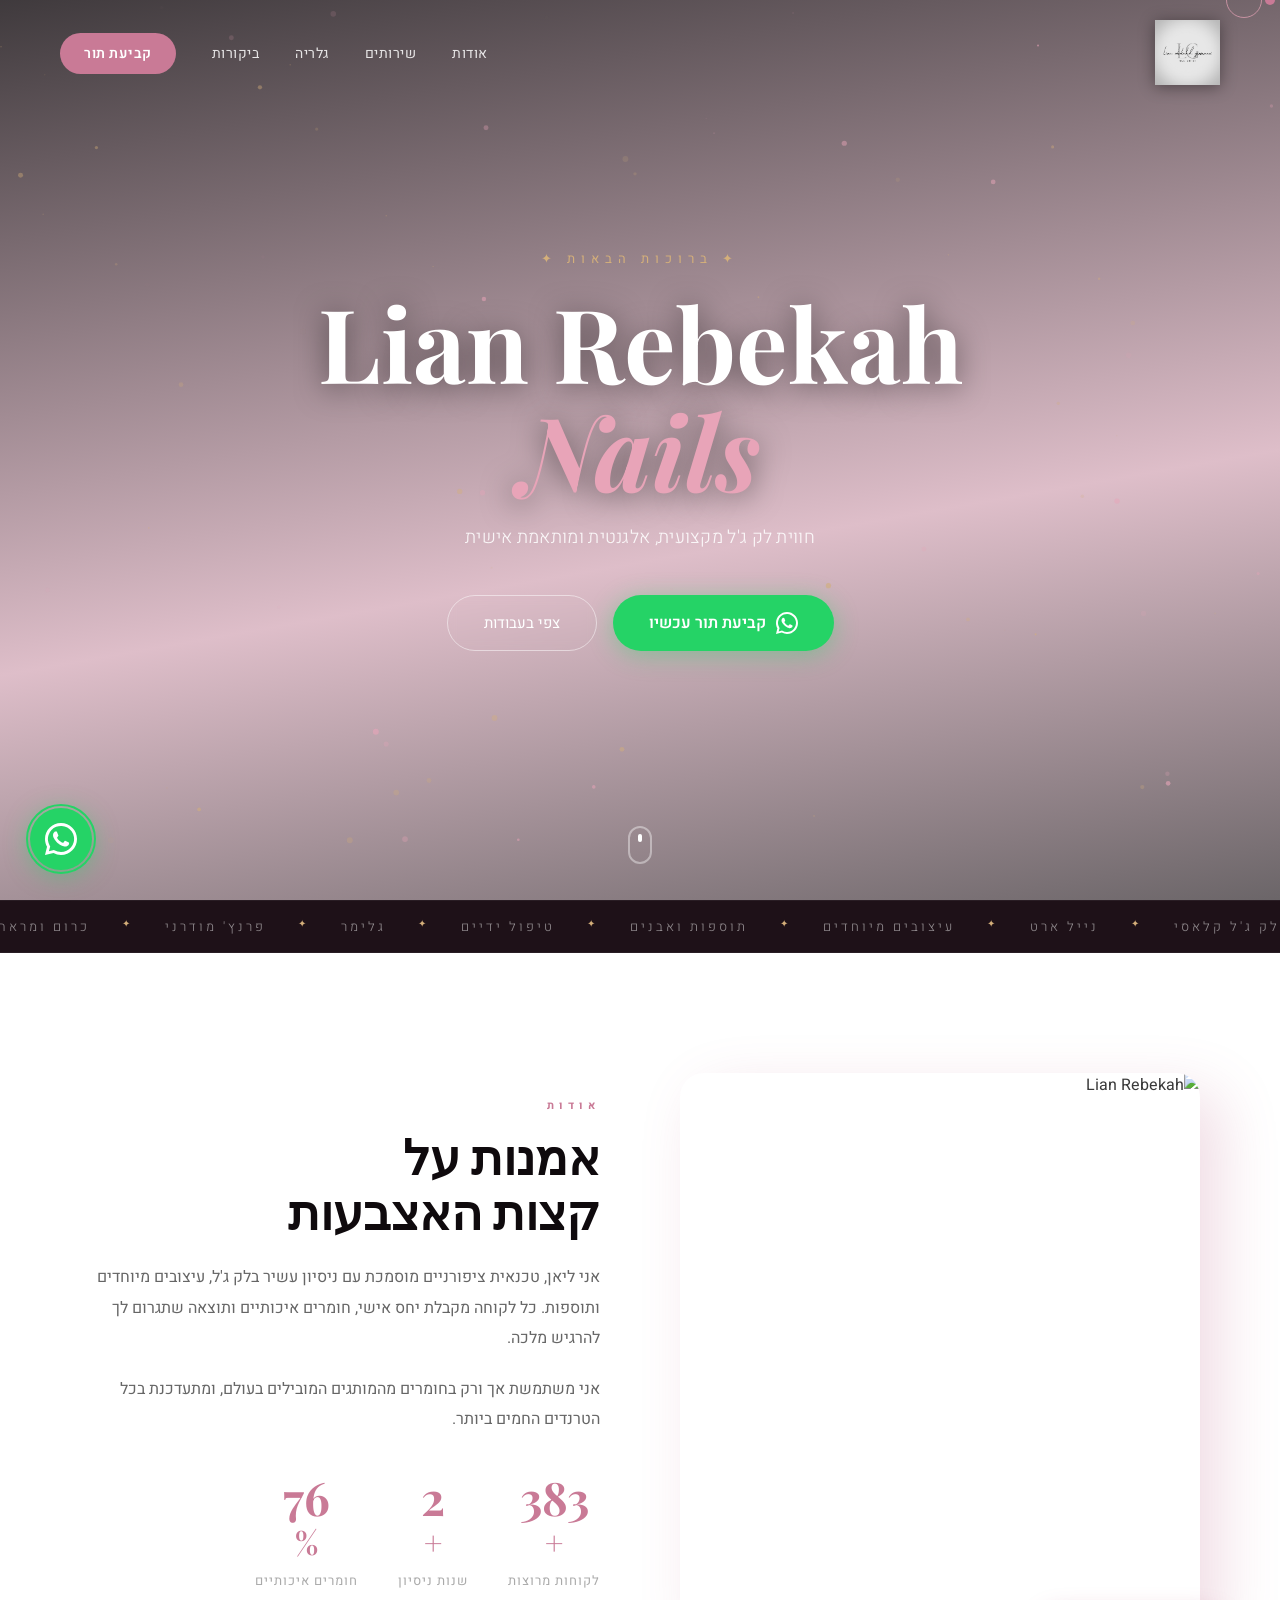
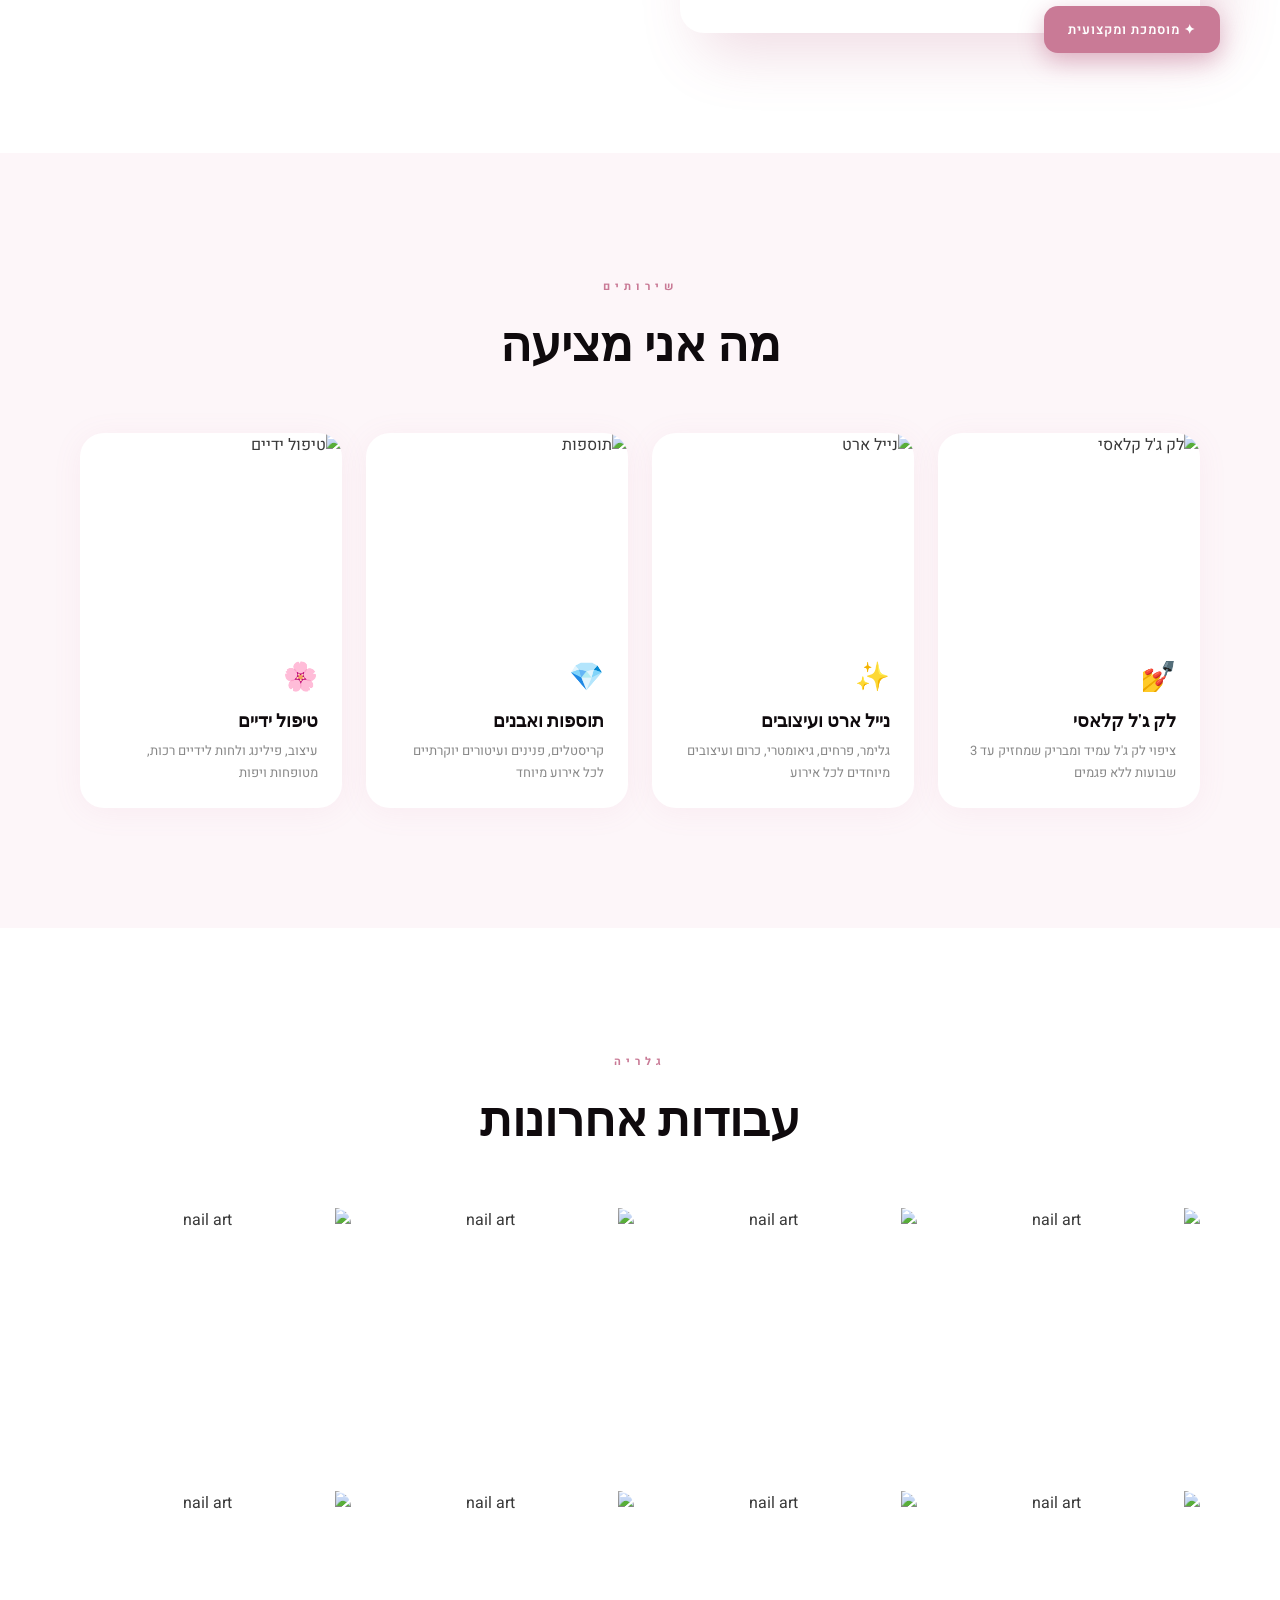
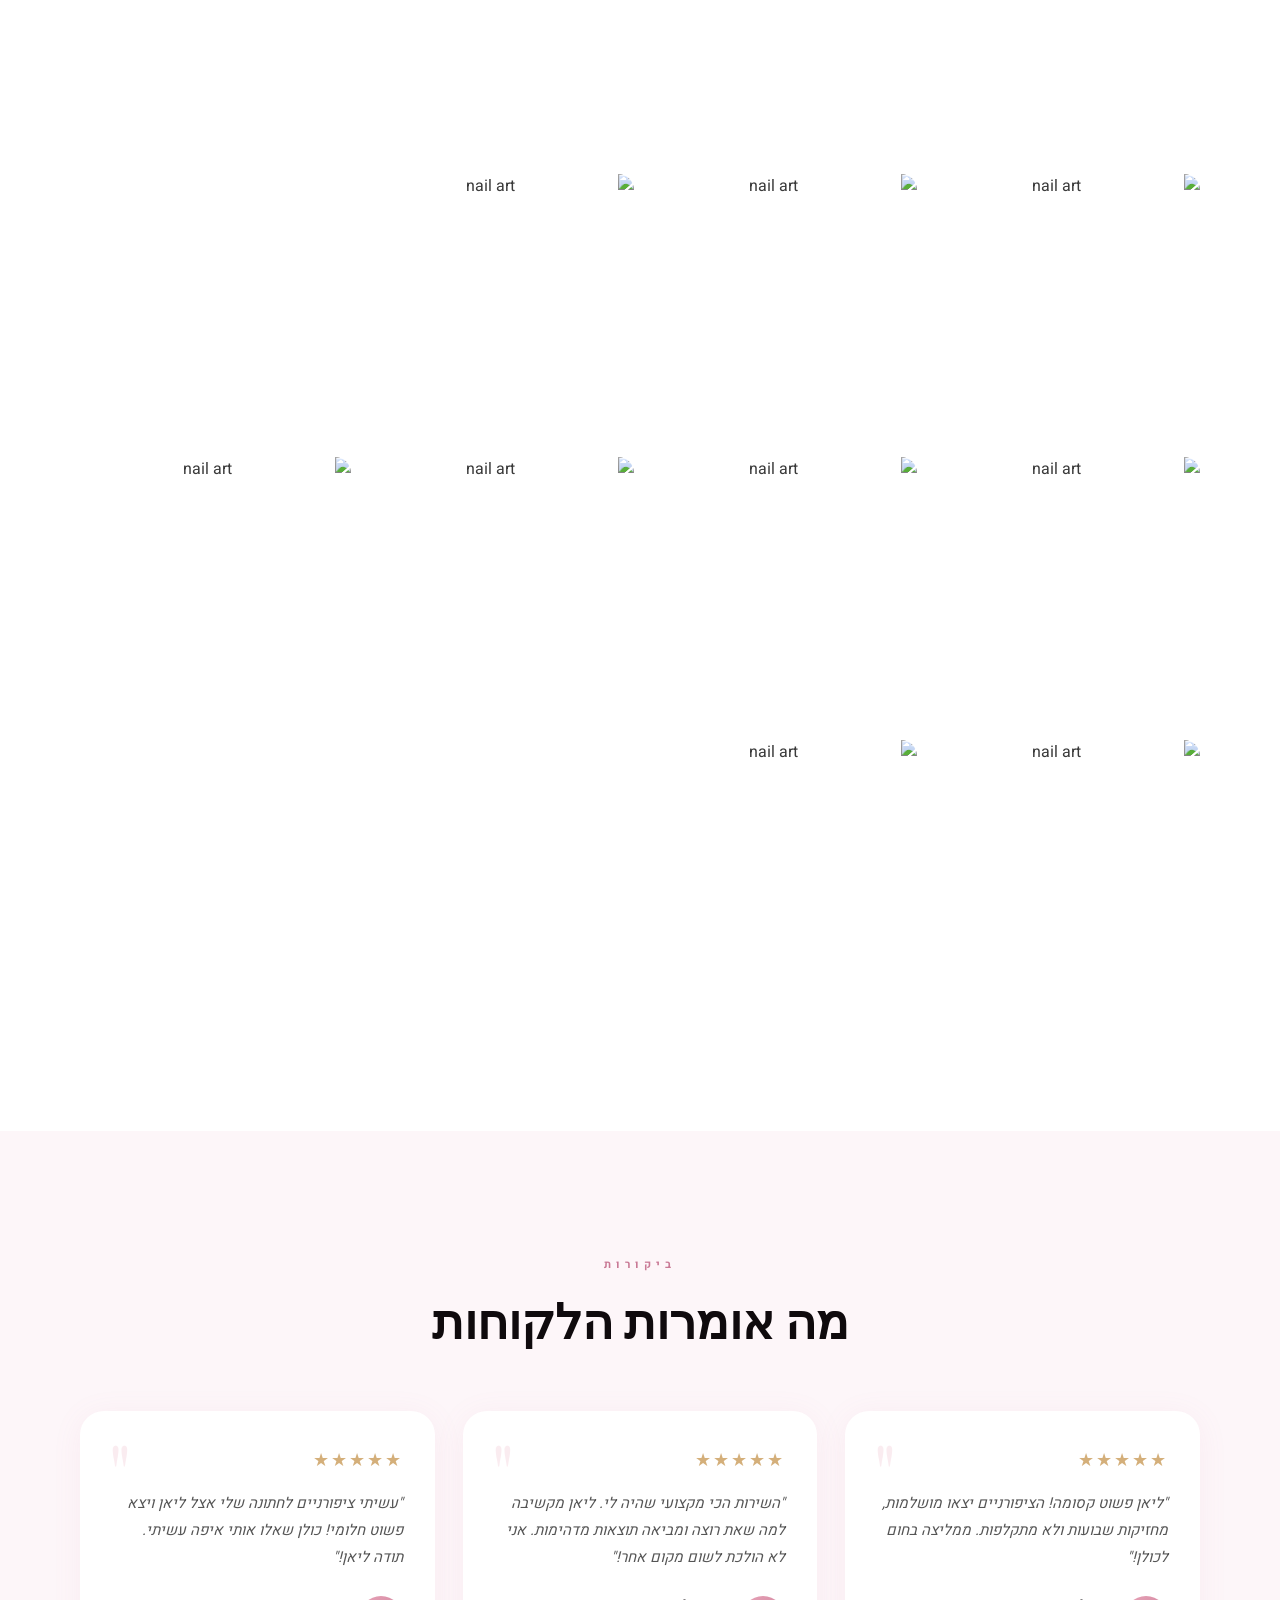
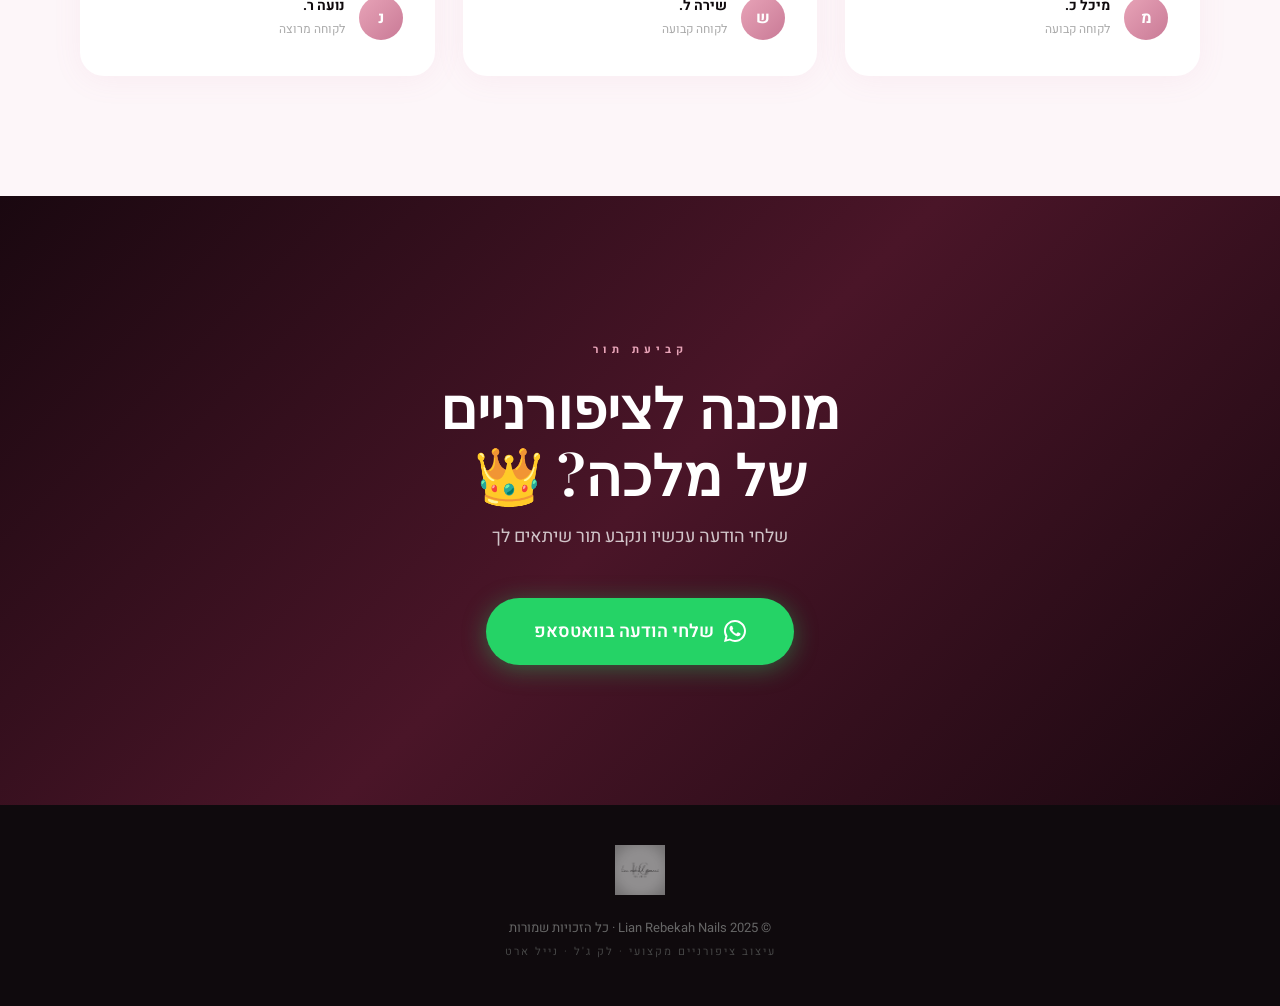
==== index.html @ 338b6623 "Add files via upload" ====
<!DOCTYPE html>
<html lang="he" dir="rtl">
<head>
  <meta charset="UTF-8"/>
  <meta name="viewport" content="width=device-width, initial-scale=1.0"/>
  <title>Lian Rebekah Nails | לק ג'ל מקצועי</title>
  <link rel="stylesheet" href="style.css"/>
  <link href="https://fonts.googleapis.com/css2?family=Playfair+Display:ital,wght@0,400;0,700;1,400&family=Heebo:wght@300;400;600;700&display=swap" rel="stylesheet"/>
</head>
<body>

  <!-- CUSTOM CURSOR -->
  <div class="cursor"></div>
  <div class="cursor-follower"></div>

  <!-- NAVBAR -->
  <nav class="navbar" id="navbar">
    <img src="Screenshot 2026-03-27 122808.png" alt="Lian Rebekah Nails" class="logo"/>
    <ul>
      <li><a href="#about">אודות</a></li>
      <li><a href="#services">שירותים</a></li>
      <li><a href="#gallery">גלריה</a></li>
      <li><a href="#reviews">ביקורות</a></li>
      <li><a href="#contact" class="nav-cta">קביעת תור</a></li>
    </ul>
    <button class="hamburger" id="hamburger">&#9776;</button>
  </nav>

  <!-- MOBILE MENU -->
  <div class="mobile-menu" id="mobileMenu">
    <button class="close-menu" id="closeMenu">✕</button>
    <ul>
      <li><a href="#about" class="mob-link">אודות</a></li>
      <li><a href="#services" class="mob-link">שירותים</a></li>
      <li><a href="#gallery" class="mob-link">גלריה</a></li>
      <li><a href="#reviews" class="mob-link">ביקורות</a></li>
      <li><a href="#contact" class="mob-link">קביעת תור</a></li>
    </ul>
  </div>

  <!-- HERO -->
  <section class="hero" id="hero">
    <canvas id="particles"></canvas>
    <div class="hero-overlay"></div>
    <div class="hero-content">
      <p class="hero-tag">✦ ברוכות הבאות ✦</p>
      <h1 class="hero-title">Lian Rebekah<br/><em>Nails</em></h1>
      <p class="hero-desc">חווית לק ג'ל מקצועית, אלגנטית ומותאמת אישית</p>
      <div class="hero-btns">
        <a href="https://wa.me/972523937950?text=%D7%94%D7%99%D7%99%20%D7%9C%D7%99%D7%90%D7%9F!%20%D7%90%D7%A9%D7%9E%D7%97%20%D7%9C%D7%A7%D7%91%D7%95%D7%A2%20%D7%AA%D7%95%D7%A8%20%F0%9F%92%85" target="_blank" class="btn-wa">
          <svg viewBox="0 0 24 24" fill="currentColor"><path d="M17.472 14.382c-.297-.149-1.758-.867-2.03-.967-.273-.099-.471-.148-.67.15-.197.297-.767.966-.94 1.164-.173.199-.347.223-.644.075-.297-.15-1.255-.463-2.39-1.475-.883-.788-1.48-1.761-1.653-2.059-.173-.297-.018-.458.13-.606.134-.133.298-.347.446-.52.149-.174.198-.298.298-.497.099-.198.05-.371-.025-.52-.075-.149-.669-1.612-.916-2.207-.242-.579-.487-.5-.669-.51-.173-.008-.371-.01-.57-.01-.198 0-.52.074-.792.372-.272.297-1.04 1.016-1.04 2.479 0 1.462 1.065 2.875 1.213 3.074.149.198 2.096 3.2 5.077 4.487.709.306 1.262.489 1.694.625.712.227 1.36.195 1.871.118.571-.085 1.758-.719 2.006-1.413.248-.694.248-1.289.173-1.413-.074-.124-.272-.198-.57-.347z"/><path d="M12 0C5.373 0 0 5.373 0 12c0 2.123.554 4.118 1.528 5.855L0 24l6.335-1.508A11.945 11.945 0 0012 24c6.627 0 12-5.373 12-12S18.627 0 12 0zm0 21.818a9.818 9.818 0 01-5.006-1.371l-.36-.214-3.727.977.994-3.634-.235-.374A9.818 9.818 0 1112 21.818z"/></svg>
          קביעת תור עכשיו
        </a>
        <a href="#gallery" class="btn-outline">צפי בעבודות</a>
      </div>
    </div>
    <div class="hero-scroll">
      <span></span>
    </div>
    <!-- Hero image slideshow -->
    <div class="hero-slides">
      <div class="hero-slide active" style="background-image:url('Pictures/lian_rebekahnails/lian_rebekahnails_1770156111_3824668762218231546_63509868957.jpg')"></div>
      <div class="hero-slide" style="background-image:url('Pictures/lian_rebekahnails/lian_rebekahnails_1769153861_3816261650098218404_63509868957.jpg')"></div>
      <div class="hero-slide" style="background-image:url('Pictures/lian_rebekahnails/lian_rebekahnails_1768157840_3807906414572865194_63509868957.jpg')"></div>
      <div class="hero-slide" style="background-image:url('Pictures/lian_rebekahnails/liangiovanni__1771098347_3832573181902758155_43949141773.jpg')"></div>
    </div>
  </section>

  <!-- MARQUEE -->
  <div class="marquee-wrap">
    <div class="marquee-track">
      <span>לק ג'ל קלאסי</span><span>✦</span>
      <span>נייל ארט</span><span>✦</span>
      <span>עיצובים מיוחדים</span><span>✦</span>
      <span>תוספות ואבנים</span><span>✦</span>
      <span>טיפול ידיים</span><span>✦</span>
      <span>גלימר</span><span>✦</span>
      <span>פרנץ' מודרני</span><span>✦</span>
      <span>כרום ומראה</span><span>✦</span>
      <span>לק ג'ל קלאסי</span><span>✦</span>
      <span>נייל ארט</span><span>✦</span>
      <span>עיצובים מיוחדים</span><span>✦</span>
      <span>תוספות ואבנים</span><span>✦</span>
      <span>טיפול ידיים</span><span>✦</span>
      <span>גלימר</span><span>✦</span>
      <span>פרנץ' מודרני</span><span>✦</span>
      <span>כרום ומראה</span><span>✦</span>
    </div>
  </div>

  <!-- ABOUT -->
  <section class="about" id="about">
    <div class="container about-grid">
      <div class="about-img-wrap fade-in">
        <img src="Pictures/lian_rebekahnails/lian_rebekahnails_1769023273_3815166199051593265_63509868957.jpg" alt="Lian Rebekah"/>
        <div class="about-badge">✦ מוסמכת ומקצועית</div>
      </div>
      <div class="about-text fade-in">
        <span class="section-tag">אודות</span>
        <h2>אמנות על<br/>קצות האצבעות</h2>
        <p>אני ליאן, טכנאית ציפורניים מוסמכת עם ניסיון עשיר בלק ג'ל, עיצובים מיוחדים ותוספות. כל לקוחה מקבלת יחס אישי, חומרים איכותיים ותוצאה שתגרום לך להרגיש מלכה.</p>
        <p>אני משתמשת אך ורק בחומרים מהמותגים המובילים בעולם, ומתעדכנת בכל הטרנדים החמים ביותר.</p>
        <div class="stats">
          <div class="stat fade-in"><span class="counter" data-target="500">0</span><span>+</span><p>לקוחות מרוצות</p></div>
          <div class="stat fade-in"><span class="counter" data-target="3">0</span><span>+</span><p>שנות ניסיון</p></div>
          <div class="stat fade-in"><span class="counter" data-target="100">0</span><span>%</span><p>חומרים איכותיים</p></div>
        </div>
      </div>
    </div>
  </section>

  <!-- SERVICES -->
  <section class="services" id="services">
    <div class="container">
      <span class="section-tag">שירותים</span>
      <h2>מה אני מציעה</h2>
      <div class="services-grid">
        <div class="service-card fade-in">
          <div class="service-img"><img src="Pictures/lian_rebekahnails/lian_rebekahnails_1762260619_3758436939784274596_63509868957.jpg" alt="לק ג'ל קלאסי"/></div>
          <div class="service-body">
            <div class="service-icon">💅</div>
            <h3>לק ג'ל קלאסי</h3>
            <p>ציפוי לק ג'ל עמיד ומבריק שמחזיק עד 3 שבועות ללא פגמים</p>
          </div>
        </div>
        <div class="service-card fade-in">
          <div class="service-img"><img src="Pictures/lian_rebekahnails/lian_rebekahnails_1767033553_3798475214821030980_63509868957.jpg" alt="נייל ארט"/></div>
          <div class="service-body">
            <div class="service-icon">✨</div>
            <h3>נייל ארט ועיצובים</h3>
            <p>גלימר, פרחים, גיאומטרי, כרום ועיצובים מיוחדים לכל אירוע</p>
          </div>
        </div>
        <div class="service-card fade-in">
          <div class="service-img"><img src="Pictures/lian_rebekahnails/lian_rebekahnails_1768844199_3813664011901003386_63509868957.jpg" alt="תוספות"/></div>
          <div class="service-body">
            <div class="service-icon">💎</div>
            <h3>תוספות ואבנים</h3>
            <p>קריסטלים, פנינים ועיטורים יוקרתיים לכל אירוע מיוחד</p>
          </div>
        </div>
        <div class="service-card fade-in">
          <div class="service-img"><img src="Pictures/lian_rebekahnails/lian_rebekahnails_1765104720_3782294990098324166_63509868957.jpg" alt="טיפול ידיים"/></div>
          <div class="service-body">
            <div class="service-icon">🌸</div>
            <h3>טיפול ידיים</h3>
            <p>עיצוב, פילינג ולחות לידיים רכות, מטופחות ויפות</p>
          </div>
        </div>
      </div>
    </div>
  </section>

  <!-- GALLERY -->
  <section class="gallery" id="gallery">
    <div class="container">
      <span class="section-tag">גלריה</span>
      <h2>עבודות אחרונות</h2>
      <div class="gallery-grid">
        <div class="gallery-item fade-in" onclick="openLightbox(0)"><img src="Pictures/lian_rebekahnails/lian_rebekahnails_1756675467_3711585291971640545_63509868957.jpg" alt="nail art"/><div class="gallery-overlay"><span>צפי</span></div></div>
        <div class="gallery-item fade-in" onclick="openLightbox(1)"><img src="Pictures/lian_rebekahnails/lian_rebekahnails_1761249982_3749959106288190159_63509868957.jpg" alt="nail art"/><div class="gallery-overlay"><span>צפי</span></div></div>
        <div class="gallery-item fade-in" onclick="openLightbox(2)"><img src="Pictures/lian_rebekahnails/lian_rebekahnails_1761852504_3755013426746495935_63509868957.jpg" alt="nail art"/><div class="gallery-overlay"><span>צפי</span></div></div>
        <div class="gallery-item fade-in" onclick="openLightbox(3)"><img src="Pictures/lian_rebekahnails/lian_rebekahnails_1762260619_3758436939784274596_63509868957.jpg" alt="nail art"/><div class="gallery-overlay"><span>צפי</span></div></div>
        <div class="gallery-item fade-in" onclick="openLightbox(4)"><img src="Pictures/lian_rebekahnails/lian_rebekahnails_1762710562_3762211337473380088_63509868957.jpg" alt="nail art"/><div class="gallery-overlay"><span>צפי</span></div></div>
        <div class="gallery-item fade-in" onclick="openLightbox(5)"><img src="Pictures/lian_rebekahnails/lian_rebekahnails_1765104720_3782294990098324166_63509868957.jpg" alt="nail art"/><div class="gallery-overlay"><span>צפי</span></div></div>
        <div class="gallery-item fade-in" onclick="openLightbox(6)"><img src="Pictures/lian_rebekahnails/lian_rebekahnails_1766259286_3791980189065181661_63509868957.jpg" alt="nail art"/><div class="gallery-overlay"><span>צפי</span></div></div>
        <div class="gallery-item fade-in" onclick="openLightbox(7)"><img src="Pictures/lian_rebekahnails/lian_rebekahnails_1767033553_3798475214821030980_63509868957.jpg" alt="nail art"/><div class="gallery-overlay"><span>צפי</span></div></div>
        <div class="gallery-item fade-in" onclick="openLightbox(8)"><img src="Pictures/lian_rebekahnails/lian_rebekahnails_1767559165_3802884371632643582_63509868957.jpg" alt="nail art"/><div class="gallery-overlay"><span>צפי</span></div></div>
        <div class="gallery-item fade-in" onclick="openLightbox(9)"><img src="Pictures/lian_rebekahnails/lian_rebekahnails_1767902769_3805766730753250624_63509868957.jpg" alt="nail art"/><div class="gallery-overlay"><span>צפי</span></div></div>
        <div class="gallery-item fade-in" onclick="openLightbox(10)"><img src="Pictures/lian_rebekahnails/lian_rebekahnails_1768157840_3807906414572865194_63509868957.jpg" alt="nail art"/><div class="gallery-overlay"><span>צפי</span></div></div>
        <div class="gallery-item fade-in" onclick="openLightbox(11)"><img src="Pictures/lian_rebekahnails/lian_rebekahnails_1768844199_3813664011901003386_63509868957.jpg" alt="nail art"/><div class="gallery-overlay"><span>צפי</span></div></div>
        <div class="gallery-item fade-in" onclick="openLightbox(12)"><img src="Pictures/lian_rebekahnails/lian_rebekahnails_1768844199_3813664011959720730_63509868957.jpg" alt="nail art"/><div class="gallery-overlay"><span>צפי</span></div></div>
        <div class="gallery-item fade-in" onclick="openLightbox(13)"><img src="Pictures/lian_rebekahnails/lian_rebekahnails_1768844199_3813664012110722781_63509868957.jpg" alt="nail art"/><div class="gallery-overlay"><span>צפי</span></div></div>
        <div class="gallery-item fade-in" onclick="openLightbox(14)"><img src="Pictures/lian_rebekahnails/lian_rebekahnails_1769023273_3815166199051593265_63509868957.jpg" alt="nail art"/><div class="gallery-overlay"><span>צפי</span></div></div>
        <div class="gallery-item fade-in" onclick="openLightbox(15)"><img src="Pictures/lian_rebekahnails/lian_rebekahnails_1769153861_3816261650098218404_63509868957.jpg" alt="nail art"/><div class="gallery-overlay"><span>צפי</span></div></div>
        <div class="gallery-item fade-in" onclick="openLightbox(16)"><img src="Pictures/lian_rebekahnails/lian_rebekahnails_1770156111_3824668762218231546_63509868957.jpg" alt="nail art"/><div class="gallery-overlay"><span>צפי</span></div></div>
        <div class="gallery-item fade-in" onclick="openLightbox(17)"><img src="Pictures/lian_rebekahnails/liangiovanni__1771098347_3832573181902758155_43949141773.jpg" alt="nail art"/><div class="gallery-overlay"><span>צפי</span></div></div>
      </div>
    </div>
  </section>

  <!-- LIGHTBOX -->
  <div class="lightbox" id="lightbox" onclick="closeLightbox()">
    <button class="lb-close" onclick="closeLightbox()">✕</button>
    <button class="lb-prev" onclick="event.stopPropagation();changeSlide(-1)">&#8249;</button>
    <button class="lb-next" onclick="event.stopPropagation();changeSlide(1)">&#8250;</button>
    <img id="lb-img" src="" alt=""/>
  </div>

  <!-- REVIEWS -->
  <section class="reviews" id="reviews">
    <div class="container">
      <span class="section-tag">ביקורות</span>
      <h2>מה אומרות הלקוחות</h2>
      <div class="reviews-grid">
        <div class="review-card fade-in">
          <div class="stars">★★★★★</div>
          <p>"ליאן פשוט קסומה! הציפורניים יצאו מושלמות, מחזיקות שבועות ולא מתקלפות. ממליצה בחום לכולן!"</p>
          <div class="reviewer">
            <div class="reviewer-avatar">מ</div>
            <div><strong>מיכל כ.</strong><span>לקוחה קבועה</span></div>
          </div>
        </div>
        <div class="review-card fade-in">
          <div class="stars">★★★★★</div>
          <p>"השירות הכי מקצועי שהיה לי. ליאן מקשיבה למה שאת רוצה ומביאה תוצאות מדהימות. אני לא הולכת לשום מקום אחר!"</p>
          <div class="reviewer">
            <div class="reviewer-avatar">ש</div>
            <div><strong>שירה ל.</strong><span>לקוחה קבועה</span></div>
          </div>
        </div>
        <div class="review-card fade-in">
          <div class="stars">★★★★★</div>
          <p>"עשיתי ציפורניים לחתונה שלי אצל ליאן ויצא פשוט חלומי! כולן שאלו אותי איפה עשיתי. תודה ליאן!"</p>
          <div class="reviewer">
            <div class="reviewer-avatar">נ</div>
            <div><strong>נועה ר.</strong><span>לקוחה מרוצה</span></div>
          </div>
        </div>
      </div>
    </div>
  </section>

  <!-- CTA -->
  <section class="cta" id="contact">
    <div class="cta-bg"></div>
    <div class="container">
      <span class="section-tag light">קביעת תור</span>
      <h2>מוכנה לציפורניים<br/>של מלכה? 👑</h2>
      <p>שלחי הודעה עכשיו ונקבע תור שיתאים לך</p>
      <a href="https://wa.me/972523937950?text=%D7%94%D7%99%D7%99%20%D7%9C%D7%99%D7%90%D7%9F!%20%D7%90%D7%A9%D7%9E%D7%97%20%D7%9C%D7%A7%D7%91%D7%95%D7%A2%20%D7%AA%D7%95%D7%A8%20%F0%9F%92%85" target="_blank" class="btn-wa large">
        <svg viewBox="0 0 24 24" fill="currentColor"><path d="M17.472 14.382c-.297-.149-1.758-.867-2.03-.967-.273-.099-.471-.148-.67.15-.197.297-.767.966-.94 1.164-.173.199-.347.223-.644.075-.297-.15-1.255-.463-2.39-1.475-.883-.788-1.48-1.761-1.653-2.059-.173-.297-.018-.458.13-.606.134-.133.298-.347.446-.52.149-.174.198-.298.298-.497.099-.198.05-.371-.025-.52-.075-.149-.669-1.612-.916-2.207-.242-.579-.487-.5-.669-.51-.173-.008-.371-.01-.57-.01-.198 0-.52.074-.792.372-.272.297-1.04 1.016-1.04 2.479 0 1.462 1.065 2.875 1.213 3.074.149.198 2.096 3.2 5.077 4.487.709.306 1.262.489 1.694.625.712.227 1.36.195 1.871.118.571-.085 1.758-.719 2.006-1.413.248-.694.248-1.289.173-1.413-.074-.124-.272-.198-.57-.347z"/><path d="M12 0C5.373 0 0 5.373 0 12c0 2.123.554 4.118 1.528 5.855L0 24l6.335-1.508A11.945 11.945 0 0012 24c6.627 0 12-5.373 12-12S18.627 0 12 0zm0 21.818a9.818 9.818 0 01-5.006-1.371l-.36-.214-3.727.977.994-3.634-.235-.374A9.818 9.818 0 1112 21.818z"/></svg>
        שלחי הודעה בוואטסאפ
      </a>
    </div>
  </section>

  <!-- FOOTER -->
  <footer>
    <img src="Screenshot 2026-03-27 122808.png" alt="logo" class="footer-logo"/>
    <p>© 2025 Lian Rebekah Nails · כל הזכויות שמורות</p>
    <p class="footer-sub">עיצוב ציפורניים מקצועי · לק ג'ל · נייל ארט</p>
  </footer>

  <!-- WHATSAPP FLOAT -->
  <a href="https://wa.me/972523937950?text=%D7%94%D7%99%D7%99%20%D7%9C%D7%99%D7%90%D7%9F!%20%D7%90%D7%A9%D7%9E%D7%97%20%D7%9C%D7%A7%D7%91%D7%95%D7%A2%20%D7%AA%D7%95%D7%A8%20%F0%9F%92%85" target="_blank" class="wa-float">
    <svg viewBox="0 0 24 24" fill="currentColor"><path d="M17.472 14.382c-.297-.149-1.758-.867-2.03-.967-.273-.099-.471-.148-.67.15-.197.297-.767.966-.94 1.164-.173.199-.347.223-.644.075-.297-.15-1.255-.463-2.39-1.475-.883-.788-1.48-1.761-1.653-2.059-.173-.297-.018-.458.13-.606.134-.133.298-.347.446-.52.149-.174.198-.298.298-.497.099-.198.05-.371-.025-.52-.075-.149-.669-1.612-.916-2.207-.242-.579-.487-.5-.669-.51-.173-.008-.371-.01-.57-.01-.198 0-.52.074-.792.372-.272.297-1.04 1.016-1.04 2.479 0 1.462 1.065 2.875 1.213 3.074.149.198 2.096 3.2 5.077 4.487.709.306 1.262.489 1.694.625.712.227 1.36.195 1.871.118.571-.085 1.758-.719 2.006-1.413.248-.694.248-1.289.173-1.413-.074-.124-.272-.198-.57-.347z"/><path d="M12 0C5.373 0 0 5.373 0 12c0 2.123.554 4.118 1.528 5.855L0 24l6.335-1.508A11.945 11.945 0 0012 24c6.627 0 12-5.373 12-12S18.627 0 12 0zm0 21.818a9.818 9.818 0 01-5.006-1.371l-.36-.214-3.727.977.994-3.634-.235-.374A9.818 9.818 0 1112 21.818z"/></svg>
    <span class="wa-pulse"></span>
  </a>

  <script src="script.js"></script>
</body>
</html>
---- style.css ----
*, *::before, *::after { margin: 0; padding: 0; box-sizing: border-box; }

:root {
  --pink: #e8a4b8;
  --dark-pink: #c97a96;
  --rose: #b5546a;
  --gold: #d4af7a;
  --dark: #0f0a0d;
  --dark2: #1e1118;
  --light: #fdf6f9;
  --white: #ffffff;
  --text: #3a3a3a;
  --gray: #888;
}

html { scroll-behavior: smooth; }

body {
  font-family: 'Heebo', sans-serif;
  background: var(--light);
  color: var(--text);
  direction: rtl;
  overflow-x: hidden;
  cursor: none;
}

/* ── CUSTOM CURSOR ── */
.cursor {
  width: 10px; height: 10px;
  background: var(--dark-pink);
  border-radius: 50%;
  position: fixed;
  pointer-events: none;
  z-index: 9999;
  transform: translate(-50%, -50%);
  transition: transform 0.1s;
}
.cursor-follower {
  width: 36px; height: 36px;
  border: 1.5px solid var(--pink);
  border-radius: 50%;
  position: fixed;
  pointer-events: none;
  z-index: 9998;
  transform: translate(-50%, -50%);
  transition: all 0.15s ease;
  opacity: 0.7;
}

/* ── NAVBAR ── */
.navbar {
  position: fixed;
  top: 0; left: 0; right: 0;
  display: flex;
  align-items: center;
  justify-content: space-between;
  padding: 20px 60px;
  z-index: 1000;
  transition: background 0.4s, padding 0.4s, box-shadow 0.4s;
}
.navbar.scrolled {
  background: rgba(15, 10, 13, 0.95);
  backdrop-filter: blur(12px);
  padding: 14px 60px;
  box-shadow: 0 2px 30px rgba(0,0,0,0.3);
}
.logo { height: 65px; object-fit: contain; filter: drop-shadow(0 2px 8px rgba(0,0,0,0.4)); }
.navbar ul { list-style: none; display: flex; align-items: center; gap: 36px; }
.navbar ul a {
  color: rgba(255,255,255,0.85);
  text-decoration: none;
  font-size: 14px;
  font-weight: 400;
  letter-spacing: 0.5px;
  transition: color 0.3s;
  position: relative;
}
.navbar ul a::after {
  content: '';
  position: absolute;
  bottom: -4px; left: 0; right: 0;
  height: 1px;
  background: var(--pink);
  transform: scaleX(0);
  transition: transform 0.3s;
}
.navbar ul a:hover { color: var(--pink); }
.navbar ul a:hover::after { transform: scaleX(1); }
.nav-cta {
  background: var(--dark-pink) !important;
  color: #fff !important;
  padding: 10px 24px !important;
  border-radius: 50px !important;
  font-weight: 600 !important;
}
.nav-cta::after { display: none !important; }
.nav-cta:hover { background: var(--rose) !important; opacity: 1 !important; }

.hamburger {
  display: none;
  background: none;
  border: none;
  color: #fff;
  font-size: 26px;
  cursor: pointer;
}

/* ── MOBILE MENU ── */
.mobile-menu {
  position: fixed;
  inset: 0;
  background: rgba(15,10,13,0.97);
  z-index: 2000;
  display: flex;
  flex-direction: column;
  align-items: center;
  justify-content: center;
  gap: 32px;
  transform: translateX(100%);
  transition: transform 0.4s cubic-bezier(0.77,0,0.175,1);
}
.mobile-menu.open { transform: translateX(0); }
.mobile-menu ul { list-style: none; text-align: center; }
.mobile-menu ul li { margin: 20px 0; }
.mobile-menu ul a { color: #fff; text-decoration: none; font-size: 28px; font-family: 'Playfair Display', serif; }
.close-menu { background: none; border: none; color: var(--pink); font-size: 32px; cursor: pointer; position: absolute; top: 24px; left: 24px; }

/* ── HERO ── */
.hero {
  position: relative;
  height: 100vh;
  min-height: 700px;
  display: flex;
  align-items: center;
  justify-content: center;
  text-align: center;
  overflow: hidden;
}
.hero-slides { position: absolute; inset: 0; }
.hero-slide {
  position: absolute;
  inset: 0;
  background-size: cover;
  background-position: center;
  opacity: 0;
  transition: opacity 1.5s ease;
  transform: scale(1.05);
  animation: kenburns 8s ease-in-out infinite alternate;
}
.hero-slide.active { opacity: 1; }
@keyframes kenburns {
  from { transform: scale(1); }
  to { transform: scale(1.08); }
}
.hero-overlay {
  position: absolute;
  inset: 0;
  background: linear-gradient(170deg, rgba(10,5,8,0.78) 0%, rgba(150,60,90,0.3) 60%, rgba(10,5,8,0.6) 100%);
  z-index: 1;
}
#particles { position: absolute; inset: 0; z-index: 2; pointer-events: none; }
.hero-content {
  position: relative;
  z-index: 3;
  color: #fff;
  padding: 0 20px;
}
.hero-tag {
  font-size: 13px;
  letter-spacing: 6px;
  text-transform: uppercase;
  color: var(--gold);
  margin-bottom: 20px;
  display: block;
}
.hero-title {
  font-family: 'Playfair Display', serif;
  font-size: clamp(52px, 8vw, 110px);
  font-weight: 700;
  line-height: 1.05;
  margin-bottom: 20px;
  text-shadow: 0 4px 30px rgba(0,0,0,0.5);
}
.hero-title em { font-style: italic; color: var(--pink); }
.hero-desc {
  font-size: 18px;
  font-weight: 300;
  margin-bottom: 44px;
  opacity: 0.88;
  letter-spacing: 0.3px;
}
.hero-btns { display: flex; gap: 16px; justify-content: center; flex-wrap: wrap; }
.btn-outline {
  display: inline-flex;
  align-items: center;
  padding: 16px 36px;
  border-radius: 50px;
  border: 1.5px solid rgba(255,255,255,0.5);
  color: #fff;
  text-decoration: none;
  font-size: 15px;
  font-weight: 400;
  transition: all 0.3s;
  backdrop-filter: blur(4px);
}
.btn-outline:hover { border-color: var(--pink); color: var(--pink); }
.hero-scroll {
  position: absolute;
  bottom: 36px;
  left: 50%;
  transform: translateX(-50%);
  z-index: 3;
}
.hero-scroll span {
  display: block;
  width: 24px;
  height: 38px;
  border: 2px solid rgba(255,255,255,0.4);
  border-radius: 12px;
  position: relative;
}
.hero-scroll span::after {
  content: '';
  position: absolute;
  top: 6px;
  left: 50%;
  transform: translateX(-50%);
  width: 4px;
  height: 8px;
  background: #fff;
  border-radius: 2px;
  animation: scrollDot 2s infinite;
}
@keyframes scrollDot {
  0% { top: 6px; opacity: 1; }
  100% { top: 20px; opacity: 0; }
}

/* ── BUTTONS ── */
.btn-wa {
  display: inline-flex;
  align-items: center;
  gap: 10px;
  background: #25D366;
  color: #fff;
  padding: 16px 36px;
  border-radius: 50px;
  text-decoration: none;
  font-size: 16px;
  font-weight: 600;
  transition: transform 0.2s, box-shadow 0.2s;
  box-shadow: 0 4px 24px rgba(37,211,102,0.4);
}
.btn-wa svg { width: 22px; height: 22px; flex-shrink: 0; }
.btn-wa:hover { transform: translateY(-3px); box-shadow: 0 10px 32px rgba(37,211,102,0.55); }
.btn-wa.large { padding: 20px 48px; font-size: 18px; }

/* ── MARQUEE ── */
.marquee-wrap {
  background: var(--dark2);
  overflow: hidden;
  padding: 16px 0;
  border-top: 1px solid rgba(255,255,255,0.05);
  border-bottom: 1px solid rgba(255,255,255,0.05);
}
.marquee-track {
  display: flex;
  gap: 32px;
  white-space: nowrap;
  animation: marquee 25s linear infinite;
  width: max-content;
}
.marquee-track span {
  font-size: 13px;
  letter-spacing: 3px;
  text-transform: uppercase;
  color: rgba(255,255,255,0.5);
  font-weight: 300;
}
.marquee-track span:nth-child(even) { color: var(--gold); font-size: 10px; }
@keyframes marquee {
  from { transform: translateX(0); }
  to { transform: translateX(-50%); }
}

/* ── CONTAINER ── */
.container { max-width: 1200px; margin: 0 auto; padding: 0 40px; }

/* ── SECTION TAG ── */
.section-tag {
  display: inline-block;
  font-size: 11px;
  letter-spacing: 5px;
  text-transform: uppercase;
  color: var(--dark-pink);
  font-weight: 700;
  margin-bottom: 14px;
}
.section-tag.light { color: var(--pink); }

/* ── ABOUT ── */
.about { padding: 120px 0; background: #fff; }
.about-grid {
  display: grid;
  grid-template-columns: 1fr 1fr;
  gap: 80px;
  align-items: center;
}
.about-img-wrap {
  position: relative;
  border-radius: 24px;
  overflow: visible;
}
.about-img-wrap img {
  width: 100%;
  height: 560px;
  object-fit: cover;
  border-radius: 24px;
  display: block;
  box-shadow: 20px 20px 60px rgba(180,80,120,0.2);
}
.about-badge {
  position: absolute;
  bottom: -20px;
  right: -20px;
  background: var(--dark-pink);
  color: #fff;
  padding: 14px 24px;
  border-radius: 14px;
  font-size: 13px;
  font-weight: 600;
  letter-spacing: 1px;
  box-shadow: 0 8px 24px rgba(180,80,120,0.4);
}
.about-text h2 {
  font-family: 'Playfair Display', serif;
  font-size: 48px;
  color: var(--dark);
  line-height: 1.15;
  margin-bottom: 24px;
}
.about-text p {
  font-size: 16px;
  line-height: 1.9;
  color: #666;
  margin-bottom: 20px;
}
.stats { display: flex; gap: 40px; margin-top: 40px; }
.stat { text-align: center; }
.stat span:first-child {
  display: block;
  font-family: 'Playfair Display', serif;
  font-size: 46px;
  color: var(--dark-pink);
  font-weight: 700;
  line-height: 1;
}
.stat span:nth-child(2) {
  font-family: 'Playfair Display', serif;
  font-size: 32px;
  color: var(--dark-pink);
  font-weight: 700;
}
.stat p { font-size: 13px; color: #aaa; margin-top: 6px; letter-spacing: 1px; }

/* ── SERVICES ── */
.services { padding: 120px 0; background: var(--light); text-align: center; }
.services h2 {
  font-family: 'Playfair Display', serif;
  font-size: 48px;
  color: var(--dark);
  margin-bottom: 60px;
}
.services-grid { display: grid; grid-template-columns: repeat(4, 1fr); gap: 24px; }
.service-card {
  background: #fff;
  border-radius: 24px;
  overflow: hidden;
  box-shadow: 0 4px 30px rgba(200,120,150,0.08);
  transition: transform 0.35s, box-shadow 0.35s;
  text-align: right;
}
.service-card:hover { transform: translateY(-8px); box-shadow: 0 20px 50px rgba(200,120,150,0.2); }
.service-img { height: 200px; overflow: hidden; }
.service-img img { width: 100%; height: 100%; object-fit: cover; transition: transform 0.5s; }
.service-card:hover .service-img img { transform: scale(1.08); }
.service-body { padding: 24px; }
.service-icon { font-size: 28px; margin-bottom: 10px; }
.service-card h3 { font-family: 'Playfair Display', serif; font-size: 18px; color: var(--dark); margin-bottom: 8px; }
.service-card p { font-size: 13px; color: #888; line-height: 1.7; }

/* ── GALLERY ── */
.gallery { padding: 120px 0; background: #fff; text-align: center; }
.gallery h2 { font-family: 'Playfair Display', serif; font-size: 48px; color: var(--dark); margin-bottom: 60px; }
.gallery-grid {
  display: grid;
  grid-template-columns: repeat(4, 1fr);
  gap: 12px;
}
.gallery-item {
  overflow: hidden;
  border-radius: 16px;
  aspect-ratio: 1;
  cursor: pointer;
  position: relative;
}
.gallery-item img { width: 100%; height: 100%; object-fit: cover; transition: transform 0.5s; display: block; }
.gallery-overlay {
  position: absolute;
  inset: 0;
  background: rgba(180,80,120,0.6);
  display: flex;
  align-items: center;
  justify-content: center;
  opacity: 0;
  transition: opacity 0.3s;
  border-radius: 16px;
}
.gallery-overlay span { color: #fff; font-size: 14px; letter-spacing: 3px; text-transform: uppercase; }
.gallery-item:hover img { transform: scale(1.1); }
.gallery-item:hover .gallery-overlay { opacity: 1; }

/* ── LIGHTBOX ── */
.lightbox {
  position: fixed;
  inset: 0;
  background: rgba(0,0,0,0.95);
  z-index: 5000;
  display: none;
  align-items: center;
  justify-content: center;
}
.lightbox.open { display: flex; }
.lightbox img { max-width: 90vw; max-height: 90vh; border-radius: 12px; object-fit: contain; }
.lb-close, .lb-prev, .lb-next {
  position: absolute;
  background: rgba(255,255,255,0.1);
  border: none;
  color: #fff;
  cursor: pointer;
  border-radius: 50%;
  width: 48px; height: 48px;
  font-size: 22px;
  display: flex;
  align-items: center;
  justify-content: center;
  transition: background 0.2s;
}
.lb-close:hover, .lb-prev:hover, .lb-next:hover { background: var(--dark-pink); }
.lb-close { top: 24px; left: 24px; }
.lb-prev { left: 24px; top: 50%; transform: translateY(-50%); font-size: 32px; }
.lb-next { right: 24px; top: 50%; transform: translateY(-50%); font-size: 32px; }

/* ── REVIEWS ── */
.reviews { padding: 120px 0; background: var(--light); text-align: center; }
.reviews h2 { font-family: 'Playfair Display', serif; font-size: 48px; color: var(--dark); margin-bottom: 60px; }
.reviews-grid { display: grid; grid-template-columns: repeat(3, 1fr); gap: 28px; }
.review-card {
  background: #fff;
  border-radius: 24px;
  padding: 36px 32px;
  text-align: right;
  box-shadow: 0 4px 30px rgba(200,120,150,0.08);
  transition: transform 0.3s, box-shadow 0.3s;
  position: relative;
}
.review-card::before {
  content: '"';
  position: absolute;
  top: 20px;
  left: 28px;
  font-family: 'Playfair Display', serif;
  font-size: 80px;
  color: var(--pink);
  opacity: 0.2;
  line-height: 1;
}
.review-card:hover { transform: translateY(-6px); box-shadow: 0 16px 40px rgba(200,120,150,0.18); }
.stars { color: var(--gold); font-size: 18px; margin-bottom: 16px; letter-spacing: 2px; }
.review-card p { font-size: 15px; line-height: 1.8; color: #555; margin-bottom: 24px; font-style: italic; }
.reviewer { display: flex; align-items: center; gap: 14px; }
.reviewer-avatar {
  width: 44px; height: 44px;
  background: linear-gradient(135deg, var(--pink), var(--dark-pink));
  border-radius: 50%;
  display: flex;
  align-items: center;
  justify-content: center;
  color: #fff;
  font-weight: 700;
  font-size: 16px;
  flex-shrink: 0;
}
.reviewer strong { display: block; font-size: 14px; color: var(--dark); }
.reviewer span { font-size: 12px; color: #aaa; }

/* ── CTA ── */
.cta {
  padding: 140px 0;
  text-align: center;
  color: #fff;
  position: relative;
  overflow: hidden;
}
.cta-bg {
  position: absolute;
  inset: 0;
  background: linear-gradient(135deg, #1a0810 0%, #4a1528 50%, #1a0810 100%);
  z-index: 0;
}
.cta-bg::after {
  content: '';
  position: absolute;
  inset: 0;
  background: url('Pictures/lian_rebekahnails/lian_rebekahnails_1768844199_3813664012110722781_63509868957.jpg') center/cover;
  opacity: 0.12;
}
.cta .container { position: relative; z-index: 1; }
.cta h2 { font-family: 'Playfair Display', serif; font-size: 56px; margin-bottom: 16px; line-height: 1.2; }
.cta p { font-size: 18px; opacity: 0.75; margin-bottom: 48px; }

/* ── FOOTER ── */
footer {
  background: var(--dark);
  color: #666;
  text-align: center;
  padding: 40px 24px;
}
.footer-logo { height: 50px; object-fit: contain; margin-bottom: 16px; opacity: 0.6; }
footer p { font-size: 13px; margin-bottom: 6px; }
.footer-sub { font-size: 11px; letter-spacing: 2px; text-transform: uppercase; color: #444; }

/* ── WHATSAPP FLOAT ── */
.wa-float {
  position: fixed;
  bottom: 30px;
  left: 30px;
  width: 62px; height: 62px;
  background: #25D366;
  border-radius: 50%;
  display: flex;
  align-items: center;
  justify-content: center;
  box-shadow: 0 4px 24px rgba(37,211,102,0.5);
  z-index: 999;
  transition: transform 0.2s;
}
.wa-float svg { width: 32px; height: 32px; fill: #fff; }
.wa-float:hover { transform: scale(1.12); }
.wa-pulse {
  position: absolute;
  inset: -4px;
  border-radius: 50%;
  border: 2px solid #25D366;
  animation: pulse 2s infinite;
}
@keyframes pulse {
  0% { transform: scale(1); opacity: 0.8; }
  100% { transform: scale(1.5); opacity: 0; }
}

/* ── FADE IN ── */
.fade-in {
  opacity: 0;
  transform: translateY(36px);
  transition: opacity 0.8s ease, transform 0.8s ease;
}
.fade-in.visible { opacity: 1; transform: translateY(0); }

/* ── RESPONSIVE ── */
@media (max-width: 1024px) {
  .about-grid { grid-template-columns: 1fr; gap: 50px; }
  .about-img-wrap img { height: 400px; }
  .services-grid { grid-template-columns: repeat(2, 1fr); }
  .gallery-grid { grid-template-columns: repeat(3, 1fr); }
  .reviews-grid { grid-template-columns: 1fr 1fr; }
}
@media (max-width: 768px) {
  .navbar { padding: 16px 24px; }
  .navbar.scrolled { padding: 12px 24px; }
  .navbar ul { display: none; }
  .hamburger { display: block; }
  .hero-title { font-size: clamp(40px, 10vw, 70px); }
  .gallery-grid { grid-template-columns: repeat(2, 1fr); }
  .reviews-grid { grid-template-columns: 1fr; }
  .cta h2 { font-size: 36px; }
  .stats { gap: 24px; }
  .about-text h2 { font-size: 34px; }
  .services h2, .gallery h2, .reviews h2 { font-size: 34px; }
}
@media (max-width: 480px) {
  .container { padding: 0 20px; }
  .services-grid { grid-template-columns: 1fr; }
  .gallery-grid { grid-template-columns: repeat(2, 1fr); gap: 8px; }
  .hero-btns { flex-direction: column; align-items: center; }
}
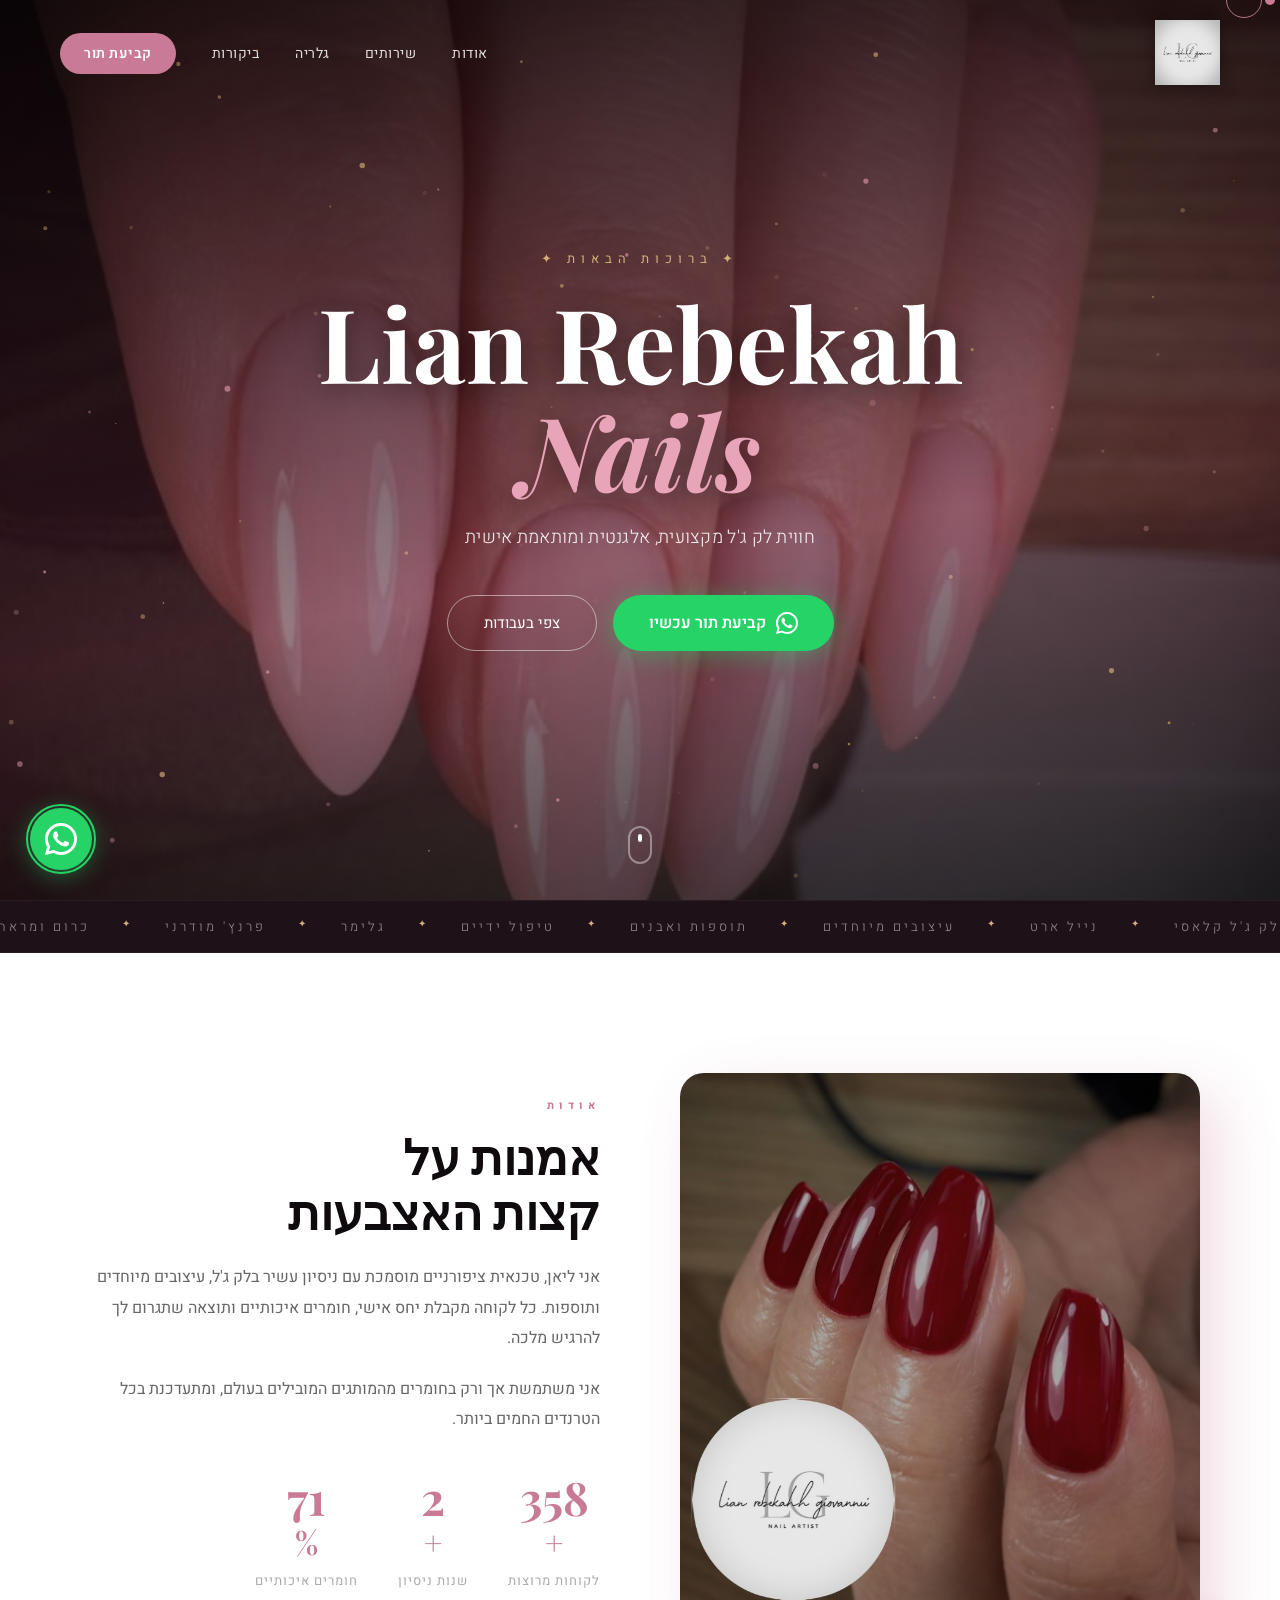
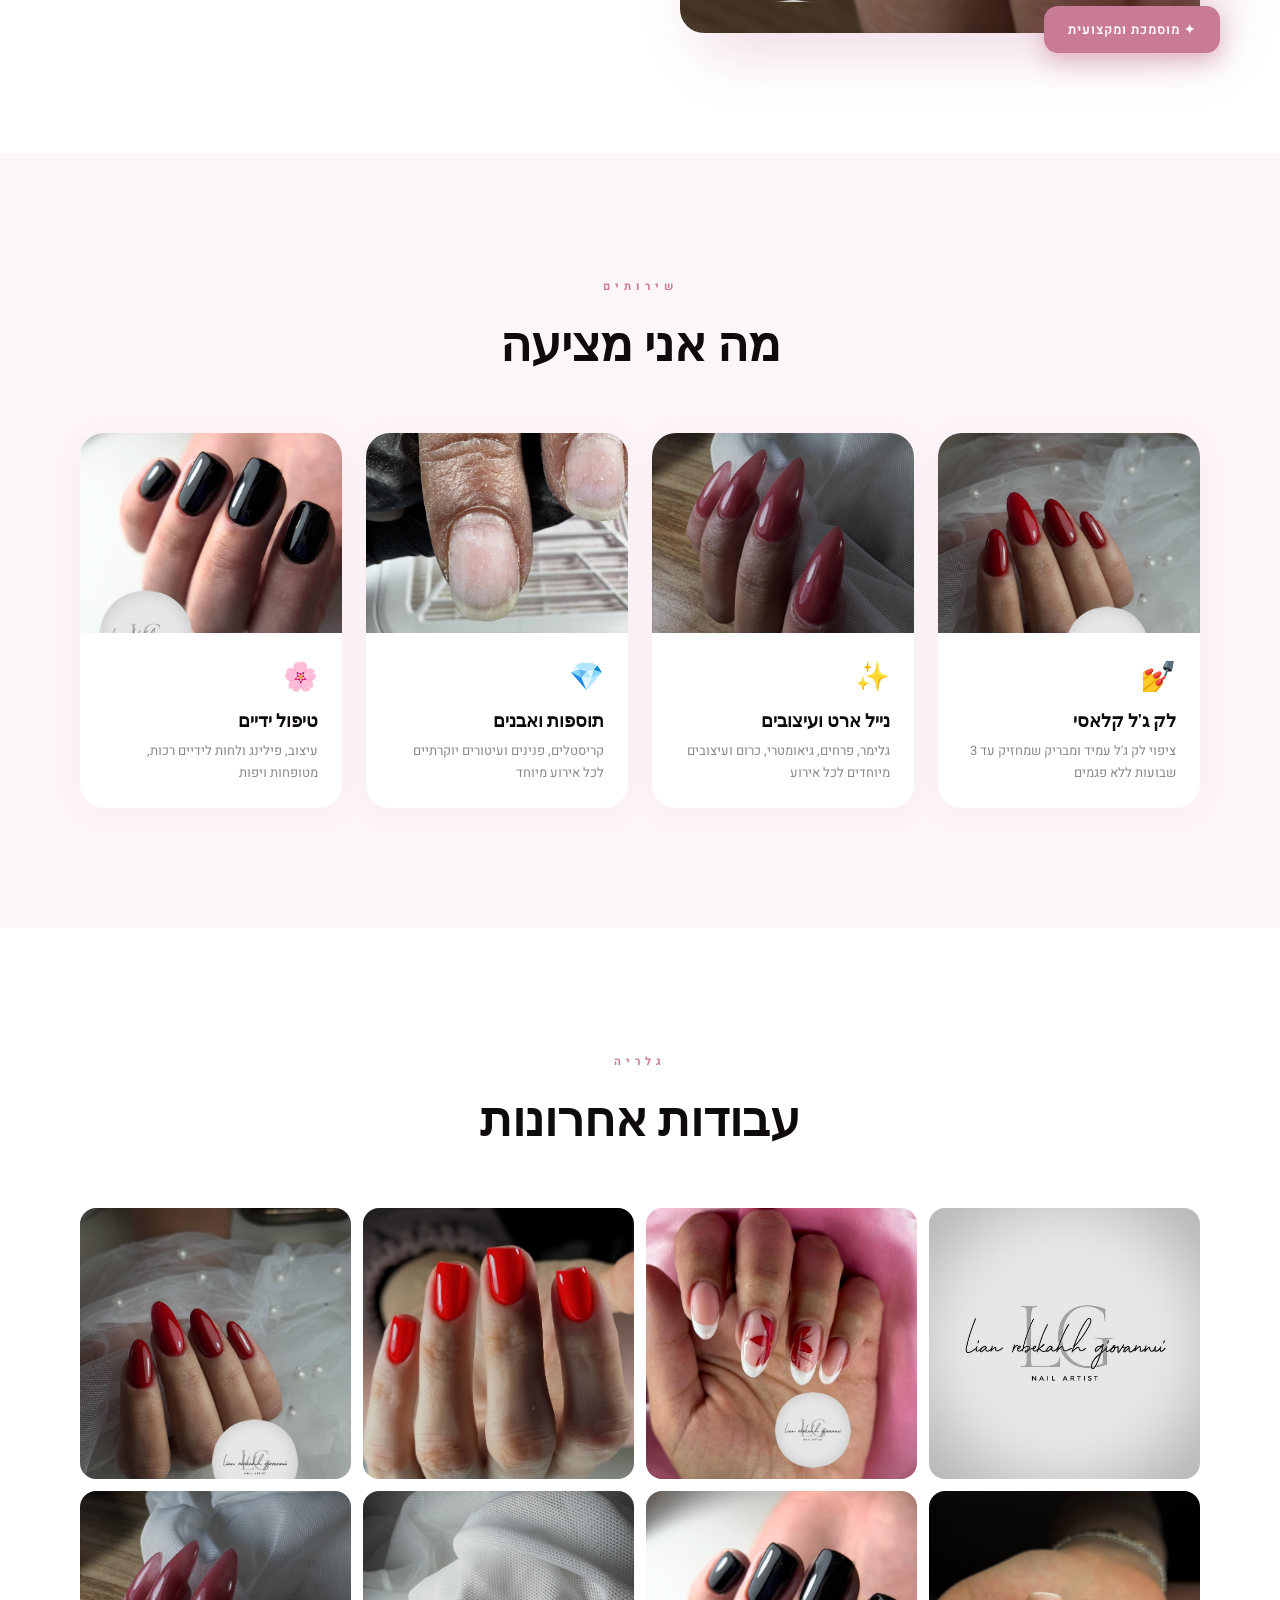
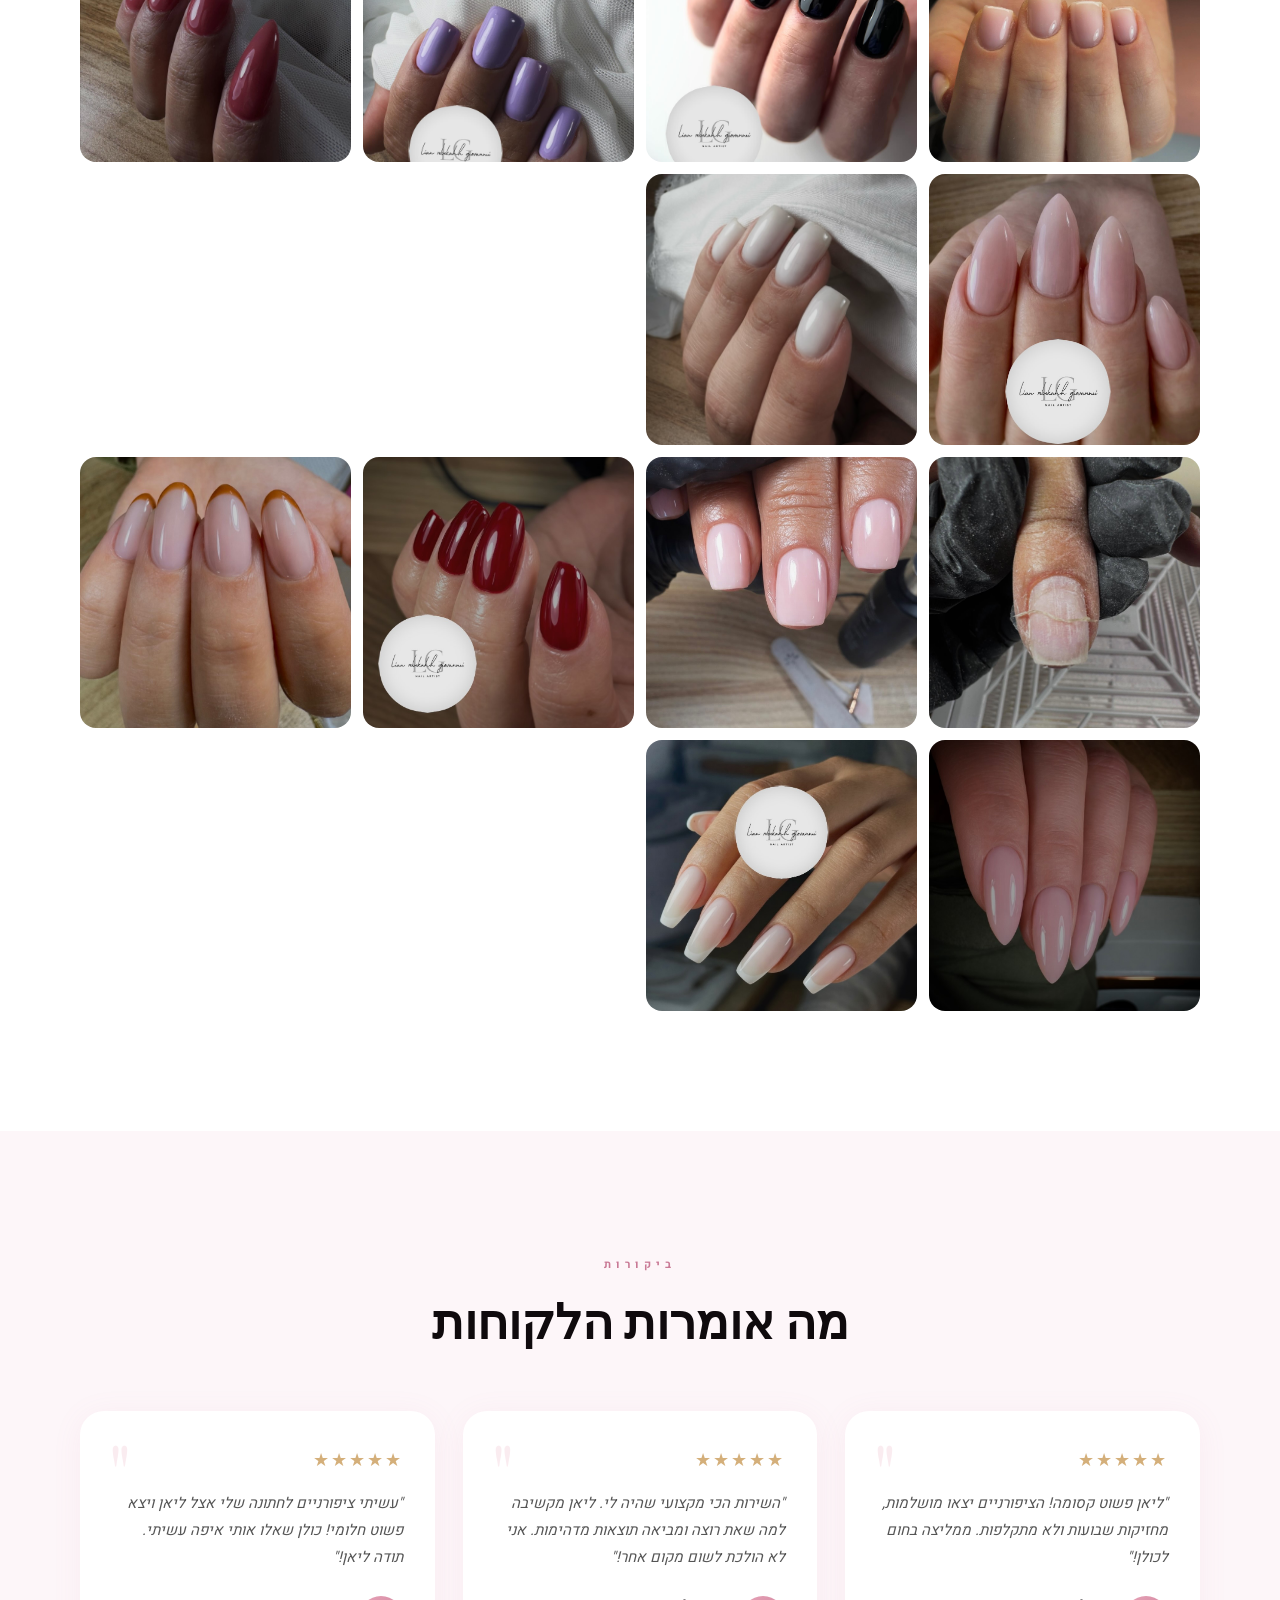
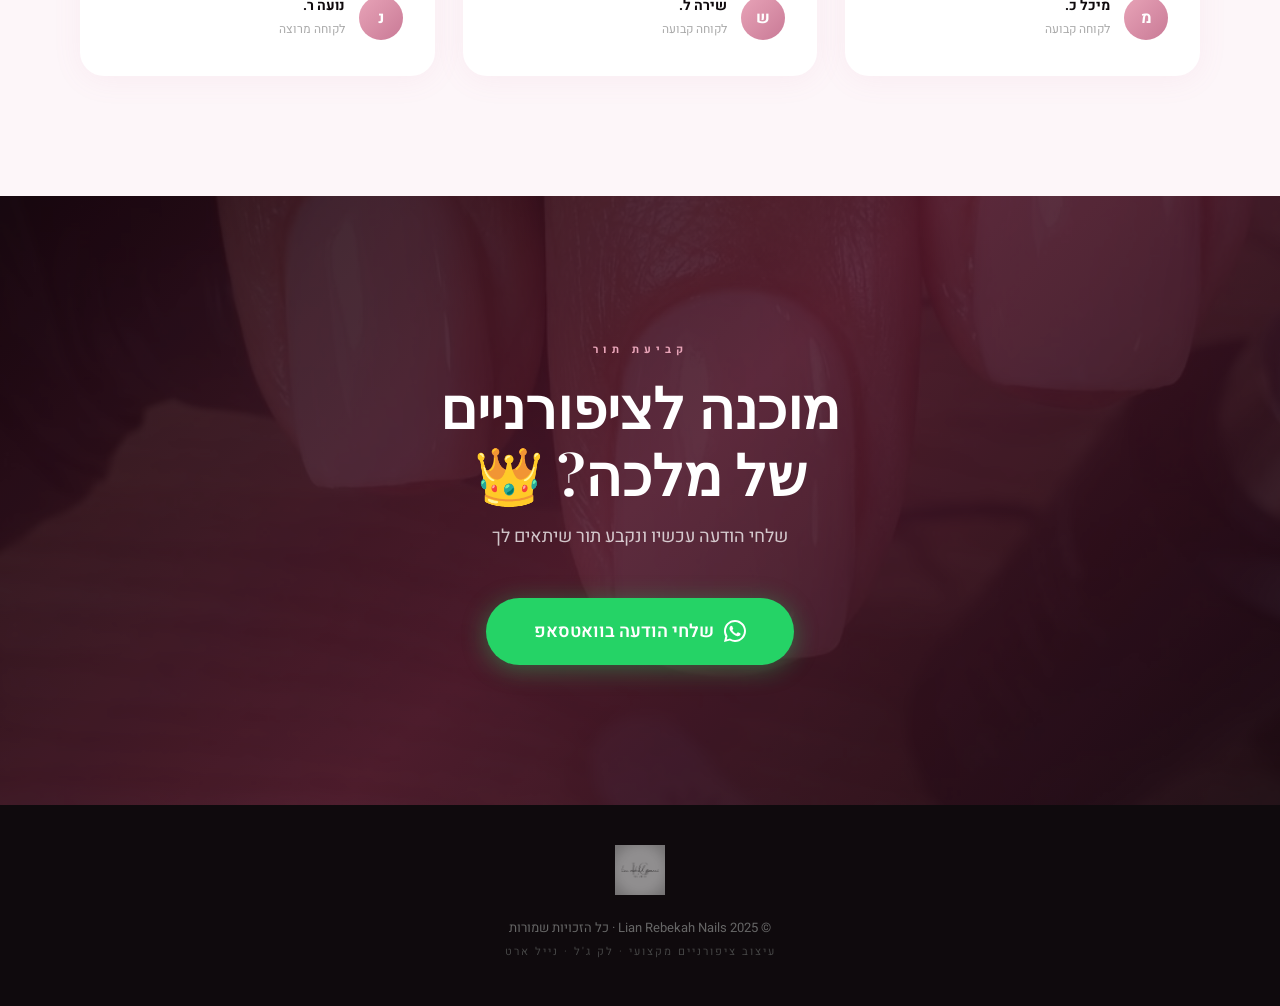
==== commit c3807caa: "Add files via upload" ====
--- a/index.html
+++ b/index.html
@@ -59,10 +59,10 @@
     </div>
     <!-- Hero image slideshow -->
     <div class="hero-slides">
-      <div class="hero-slide active" style="background-image:url('Pictures/lian_rebekahnails/lian_rebekahnails_1770156111_3824668762218231546_63509868957.jpg')"></div>
-      <div class="hero-slide" style="background-image:url('Pictures/lian_rebekahnails/lian_rebekahnails_1769153861_3816261650098218404_63509868957.jpg')"></div>
-      <div class="hero-slide" style="background-image:url('Pictures/lian_rebekahnails/lian_rebekahnails_1768157840_3807906414572865194_63509868957.jpg')"></div>
-      <div class="hero-slide" style="background-image:url('Pictures/lian_rebekahnails/liangiovanni__1771098347_3832573181902758155_43949141773.jpg')"></div>
+      <div class="hero-slide active" style="background-image:url('lian_rebekahnails_1770156111_3824668762218231546_63509868957.jpg')"></div>
+      <div class="hero-slide" style="background-image:url('lian_rebekahnails_1769153861_3816261650098218404_63509868957.jpg')"></div>
+      <div class="hero-slide" style="background-image:url('lian_rebekahnails_1768157840_3807906414572865194_63509868957.jpg')"></div>
+      <div class="hero-slide" style="background-image:url('liangiovanni__1771098347_3832573181902758155_43949141773.jpg')"></div>
     </div>
   </section>
 
@@ -92,7 +92,7 @@
   <section class="about" id="about">
     <div class="container about-grid">
       <div class="about-img-wrap fade-in">
-        <img src="Pictures/lian_rebekahnails/lian_rebekahnails_1769023273_3815166199051593265_63509868957.jpg" alt="Lian Rebekah"/>
+        <img src="lian_rebekahnails_1769023273_3815166199051593265_63509868957.jpg" alt="Lian Rebekah"/>
         <div class="about-badge">✦ מוסמכת ומקצועית</div>
       </div>
       <div class="about-text fade-in">
@@ -116,7 +116,7 @@
       <h2>מה אני מציעה</h2>
       <div class="services-grid">
         <div class="service-card fade-in">
-          <div class="service-img"><img src="Pictures/lian_rebekahnails/lian_rebekahnails_1762260619_3758436939784274596_63509868957.jpg" alt="לק ג'ל קלאסי"/></div>
+          <div class="service-img"><img src="lian_rebekahnails_1762260619_3758436939784274596_63509868957.jpg" alt="לק ג'ל קלאסי"/></div>
           <div class="service-body">
             <div class="service-icon">💅</div>
             <h3>לק ג'ל קלאסי</h3>
@@ -124,7 +124,7 @@
           </div>
         </div>
         <div class="service-card fade-in">
-          <div class="service-img"><img src="Pictures/lian_rebekahnails/lian_rebekahnails_1767033553_3798475214821030980_63509868957.jpg" alt="נייל ארט"/></div>
+          <div class="service-img"><img src="lian_rebekahnails_1767033553_3798475214821030980_63509868957.jpg" alt="נייל ארט"/></div>
           <div class="service-body">
             <div class="service-icon">✨</div>
             <h3>נייל ארט ועיצובים</h3>
@@ -132,7 +132,7 @@
           </div>
         </div>
         <div class="service-card fade-in">
-          <div class="service-img"><img src="Pictures/lian_rebekahnails/lian_rebekahnails_1768844199_3813664011901003386_63509868957.jpg" alt="תוספות"/></div>
+          <div class="service-img"><img src="lian_rebekahnails_1768844199_3813664011901003386_63509868957.jpg" alt="תוספות"/></div>
           <div class="service-body">
             <div class="service-icon">💎</div>
             <h3>תוספות ואבנים</h3>
@@ -140,7 +140,7 @@
           </div>
         </div>
         <div class="service-card fade-in">
-          <div class="service-img"><img src="Pictures/lian_rebekahnails/lian_rebekahnails_1765104720_3782294990098324166_63509868957.jpg" alt="טיפול ידיים"/></div>
+          <div class="service-img"><img src="lian_rebekahnails_1765104720_3782294990098324166_63509868957.jpg" alt="טיפול ידיים"/></div>
           <div class="service-body">
             <div class="service-icon">🌸</div>
             <h3>טיפול ידיים</h3>
@@ -157,24 +157,24 @@
       <span class="section-tag">גלריה</span>
       <h2>עבודות אחרונות</h2>
       <div class="gallery-grid">
-        <div class="gallery-item fade-in" onclick="openLightbox(0)"><img src="Pictures/lian_rebekahnails/lian_rebekahnails_1756675467_3711585291971640545_63509868957.jpg" alt="nail art"/><div class="gallery-overlay"><span>צפי</span></div></div>
-        <div class="gallery-item fade-in" onclick="openLightbox(1)"><img src="Pictures/lian_rebekahnails/lian_rebekahnails_1761249982_3749959106288190159_63509868957.jpg" alt="nail art"/><div class="gallery-overlay"><span>צפי</span></div></div>
-        <div class="gallery-item fade-in" onclick="openLightbox(2)"><img src="Pictures/lian_rebekahnails/lian_rebekahnails_1761852504_3755013426746495935_63509868957.jpg" alt="nail art"/><div class="gallery-overlay"><span>צפי</span></div></div>
-        <div class="gallery-item fade-in" onclick="openLightbox(3)"><img src="Pictures/lian_rebekahnails/lian_rebekahnails_1762260619_3758436939784274596_63509868957.jpg" alt="nail art"/><div class="gallery-overlay"><span>צפי</span></div></div>
-        <div class="gallery-item fade-in" onclick="openLightbox(4)"><img src="Pictures/lian_rebekahnails/lian_rebekahnails_1762710562_3762211337473380088_63509868957.jpg" alt="nail art"/><div class="gallery-overlay"><span>צפי</span></div></div>
-        <div class="gallery-item fade-in" onclick="openLightbox(5)"><img src="Pictures/lian_rebekahnails/lian_rebekahnails_1765104720_3782294990098324166_63509868957.jpg" alt="nail art"/><div class="gallery-overlay"><span>צפי</span></div></div>
-        <div class="gallery-item fade-in" onclick="openLightbox(6)"><img src="Pictures/lian_rebekahnails/lian_rebekahnails_1766259286_3791980189065181661_63509868957.jpg" alt="nail art"/><div class="gallery-overlay"><span>צפי</span></div></div>
-        <div class="gallery-item fade-in" onclick="openLightbox(7)"><img src="Pictures/lian_rebekahnails/lian_rebekahnails_1767033553_3798475214821030980_63509868957.jpg" alt="nail art"/><div class="gallery-overlay"><span>צפי</span></div></div>
-        <div class="gallery-item fade-in" onclick="openLightbox(8)"><img src="Pictures/lian_rebekahnails/lian_rebekahnails_1767559165_3802884371632643582_63509868957.jpg" alt="nail art"/><div class="gallery-overlay"><span>צפי</span></div></div>
-        <div class="gallery-item fade-in" onclick="openLightbox(9)"><img src="Pictures/lian_rebekahnails/lian_rebekahnails_1767902769_3805766730753250624_63509868957.jpg" alt="nail art"/><div class="gallery-overlay"><span>צפי</span></div></div>
-        <div class="gallery-item fade-in" onclick="openLightbox(10)"><img src="Pictures/lian_rebekahnails/lian_rebekahnails_1768157840_3807906414572865194_63509868957.jpg" alt="nail art"/><div class="gallery-overlay"><span>צפי</span></div></div>
-        <div class="gallery-item fade-in" onclick="openLightbox(11)"><img src="Pictures/lian_rebekahnails/lian_rebekahnails_1768844199_3813664011901003386_63509868957.jpg" alt="nail art"/><div class="gallery-overlay"><span>צפי</span></div></div>
-        <div class="gallery-item fade-in" onclick="openLightbox(12)"><img src="Pictures/lian_rebekahnails/lian_rebekahnails_1768844199_3813664011959720730_63509868957.jpg" alt="nail art"/><div class="gallery-overlay"><span>צפי</span></div></div>
-        <div class="gallery-item fade-in" onclick="openLightbox(13)"><img src="Pictures/lian_rebekahnails/lian_rebekahnails_1768844199_3813664012110722781_63509868957.jpg" alt="nail art"/><div class="gallery-overlay"><span>צפי</span></div></div>
-        <div class="gallery-item fade-in" onclick="openLightbox(14)"><img src="Pictures/lian_rebekahnails/lian_rebekahnails_1769023273_3815166199051593265_63509868957.jpg" alt="nail art"/><div class="gallery-overlay"><span>צפי</span></div></div>
-        <div class="gallery-item fade-in" onclick="openLightbox(15)"><img src="Pictures/lian_rebekahnails/lian_rebekahnails_1769153861_3816261650098218404_63509868957.jpg" alt="nail art"/><div class="gallery-overlay"><span>צפי</span></div></div>
-        <div class="gallery-item fade-in" onclick="openLightbox(16)"><img src="Pictures/lian_rebekahnails/lian_rebekahnails_1770156111_3824668762218231546_63509868957.jpg" alt="nail art"/><div class="gallery-overlay"><span>צפי</span></div></div>
-        <div class="gallery-item fade-in" onclick="openLightbox(17)"><img src="Pictures/lian_rebekahnails/liangiovanni__1771098347_3832573181902758155_43949141773.jpg" alt="nail art"/><div class="gallery-overlay"><span>צפי</span></div></div>
+        <div class="gallery-item fade-in" onclick="openLightbox(0)"><img src="lian_rebekahnails_1756675467_3711585291971640545_63509868957.jpg" alt="nail art"/><div class="gallery-overlay"><span>צפי</span></div></div>
+        <div class="gallery-item fade-in" onclick="openLightbox(1)"><img src="lian_rebekahnails_1761249982_3749959106288190159_63509868957.jpg" alt="nail art"/><div class="gallery-overlay"><span>צפי</span></div></div>
+        <div class="gallery-item fade-in" onclick="openLightbox(2)"><img src="lian_rebekahnails_1761852504_3755013426746495935_63509868957.jpg" alt="nail art"/><div class="gallery-overlay"><span>צפי</span></div></div>
+        <div class="gallery-item fade-in" onclick="openLightbox(3)"><img src="lian_rebekahnails_1762260619_3758436939784274596_63509868957.jpg" alt="nail art"/><div class="gallery-overlay"><span>צפי</span></div></div>
+        <div class="gallery-item fade-in" onclick="openLightbox(4)"><img src="lian_rebekahnails_1762710562_3762211337473380088_63509868957.jpg" alt="nail art"/><div class="gallery-overlay"><span>צפי</span></div></div>
+        <div class="gallery-item fade-in" onclick="openLightbox(5)"><img src="lian_rebekahnails_1765104720_3782294990098324166_63509868957.jpg" alt="nail art"/><div class="gallery-overlay"><span>צפי</span></div></div>
+        <div class="gallery-item fade-in" onclick="openLightbox(6)"><img src="lian_rebekahnails_1766259286_3791980189065181661_63509868957.jpg" alt="nail art"/><div class="gallery-overlay"><span>צפי</span></div></div>
+        <div class="gallery-item fade-in" onclick="openLightbox(7)"><img src="lian_rebekahnails_1767033553_3798475214821030980_63509868957.jpg" alt="nail art"/><div class="gallery-overlay"><span>צפי</span></div></div>
+        <div class="gallery-item fade-in" onclick="openLightbox(8)"><img src="lian_rebekahnails_1767559165_3802884371632643582_63509868957.jpg" alt="nail art"/><div class="gallery-overlay"><span>צפי</span></div></div>
+        <div class="gallery-item fade-in" onclick="openLightbox(9)"><img src="lian_rebekahnails_1767902769_3805766730753250624_63509868957.jpg" alt="nail art"/><div class="gallery-overlay"><span>צפי</span></div></div>
+        <div class="gallery-item fade-in" onclick="openLightbox(10)"><img src="lian_rebekahnails_1768157840_3807906414572865194_63509868957.jpg" alt="nail art"/><div class="gallery-overlay"><span>צפי</span></div></div>
+        <div class="gallery-item fade-in" onclick="openLightbox(11)"><img src="lian_rebekahnails_1768844199_3813664011901003386_63509868957.jpg" alt="nail art"/><div class="gallery-overlay"><span>צפי</span></div></div>
+        <div class="gallery-item fade-in" onclick="openLightbox(12)"><img src="lian_rebekahnails_1768844199_3813664011959720730_63509868957.jpg" alt="nail art"/><div class="gallery-overlay"><span>צפי</span></div></div>
+        <div class="gallery-item fade-in" onclick="openLightbox(13)"><img src="lian_rebekahnails_1768844199_3813664012110722781_63509868957.jpg" alt="nail art"/><div class="gallery-overlay"><span>צפי</span></div></div>
+        <div class="gallery-item fade-in" onclick="openLightbox(14)"><img src="lian_rebekahnails_1769023273_3815166199051593265_63509868957.jpg" alt="nail art"/><div class="gallery-overlay"><span>צפי</span></div></div>
+        <div class="gallery-item fade-in" onclick="openLightbox(15)"><img src="lian_rebekahnails_1769153861_3816261650098218404_63509868957.jpg" alt="nail art"/><div class="gallery-overlay"><span>צפי</span></div></div>
+        <div class="gallery-item fade-in" onclick="openLightbox(16)"><img src="lian_rebekahnails_1770156111_3824668762218231546_63509868957.jpg" alt="nail art"/><div class="gallery-overlay"><span>צפי</span></div></div>
+        <div class="gallery-item fade-in" onclick="openLightbox(17)"><img src="liangiovanni__1771098347_3832573181902758155_43949141773.jpg" alt="nail art"/><div class="gallery-overlay"><span>צפי</span></div></div>
       </div>
     </div>
   </section>
--- a/style.css
+++ b/style.css
@@ -512,7 +512,7 @@
   content: '';
   position: absolute;
   inset: 0;
-  background: url('Pictures/lian_rebekahnails/lian_rebekahnails_1768844199_3813664012110722781_63509868957.jpg') center/cover;
+  background: url('lian_rebekahnails_1768844199_3813664012110722781_63509868957.jpg') center/cover;
   opacity: 0.12;
 }
 .cta .container { position: relative; z-index: 1; }
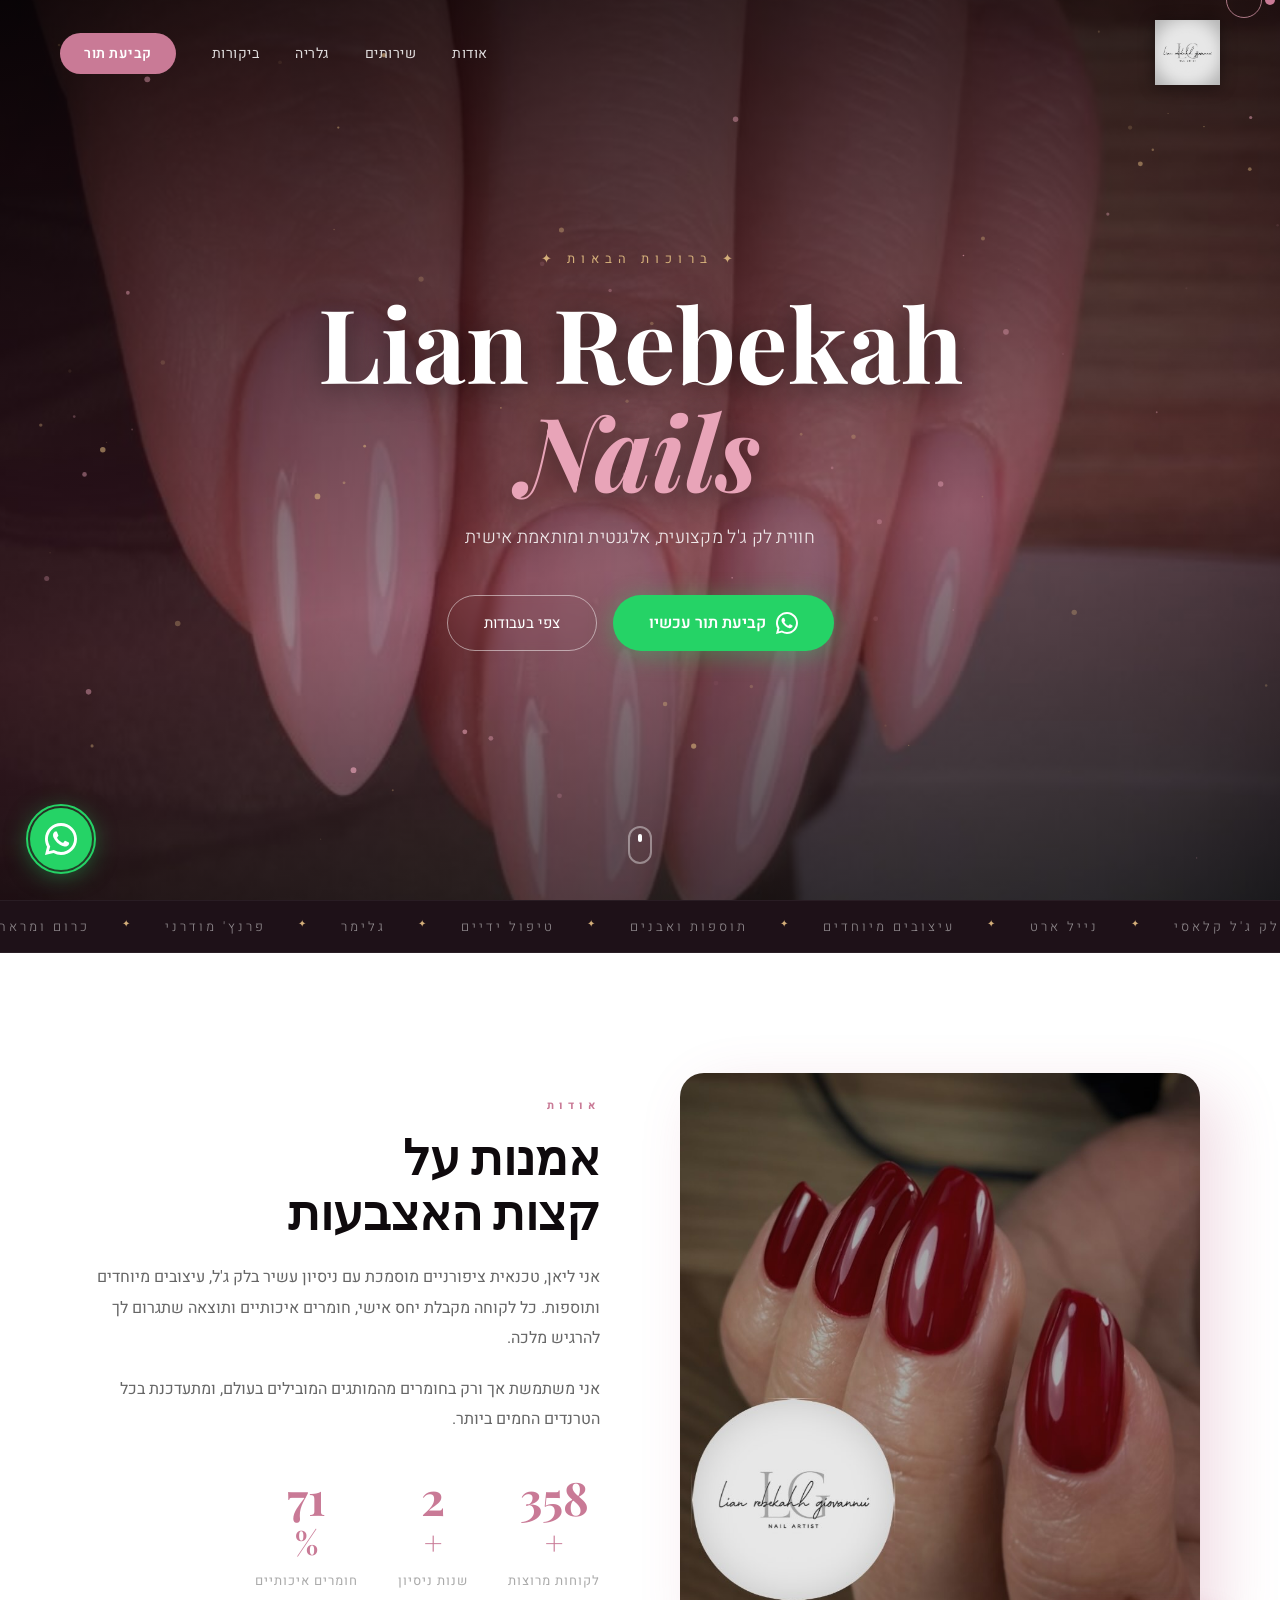
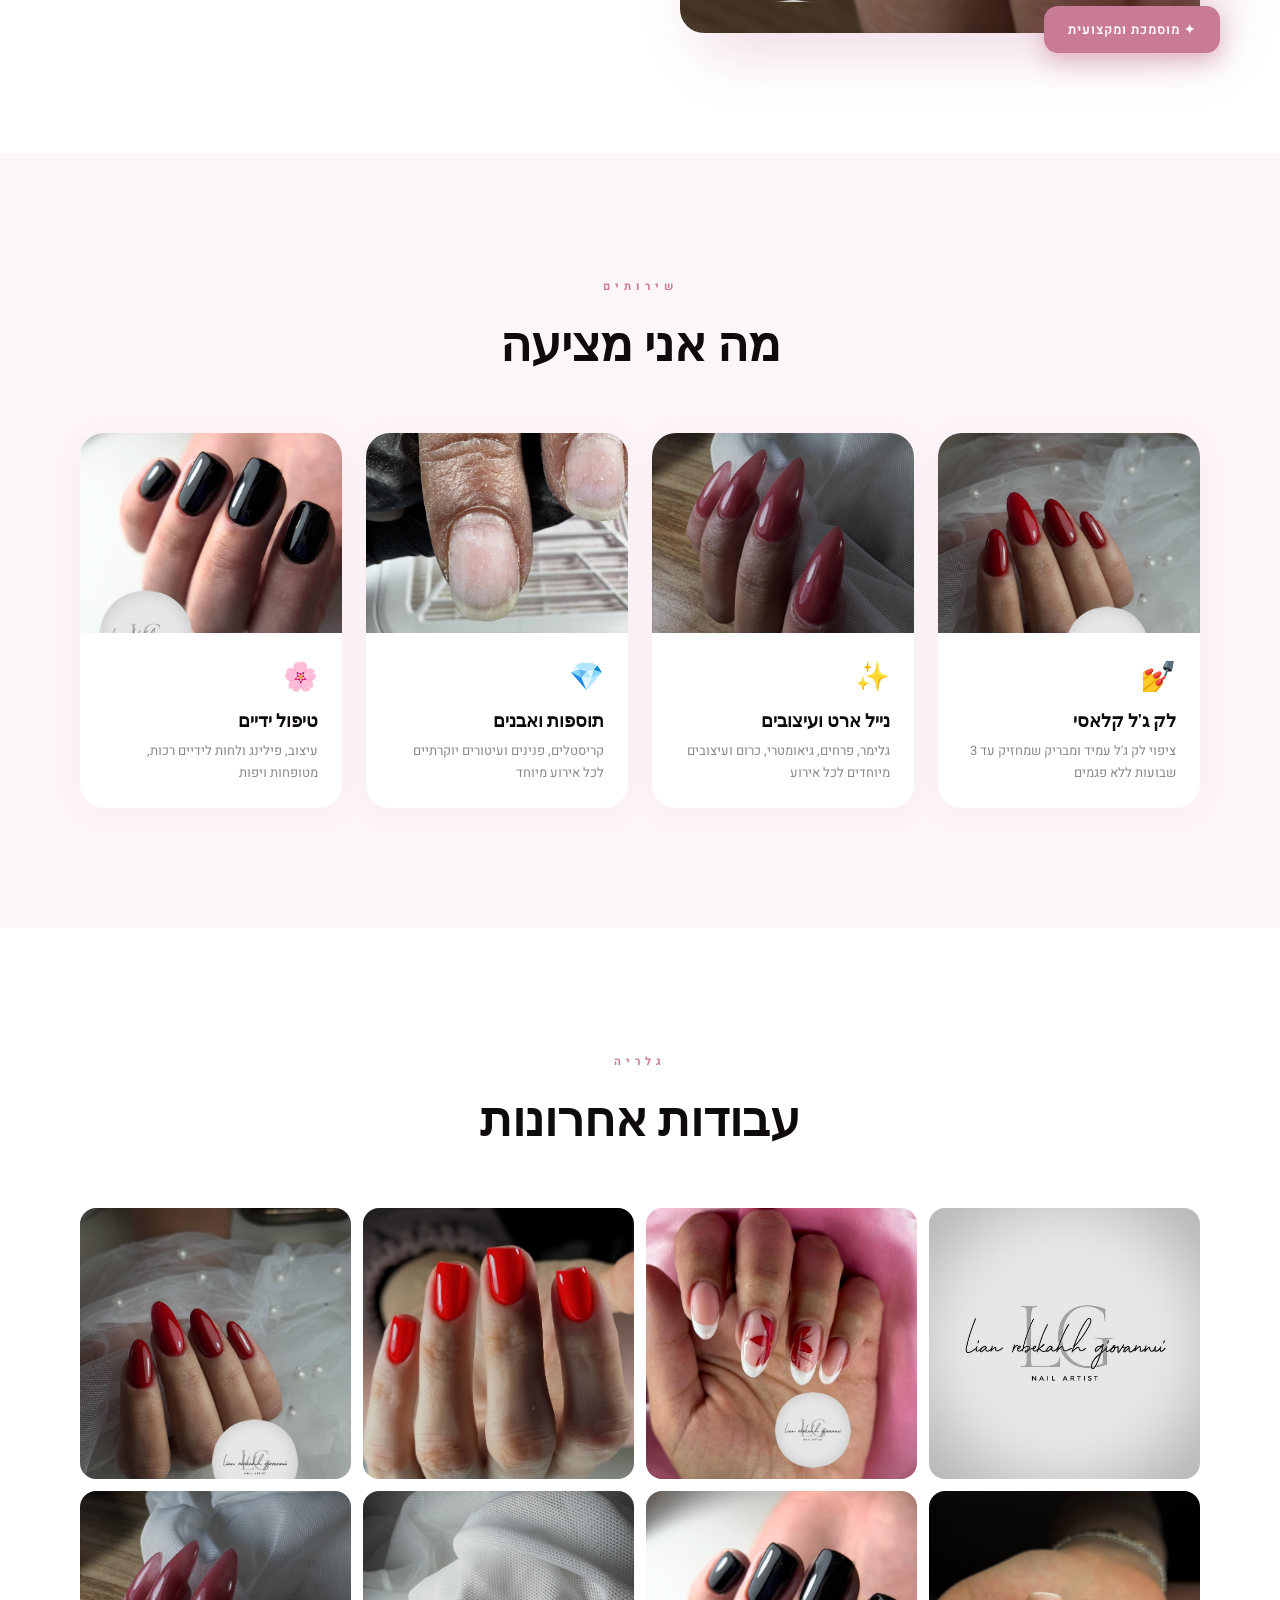
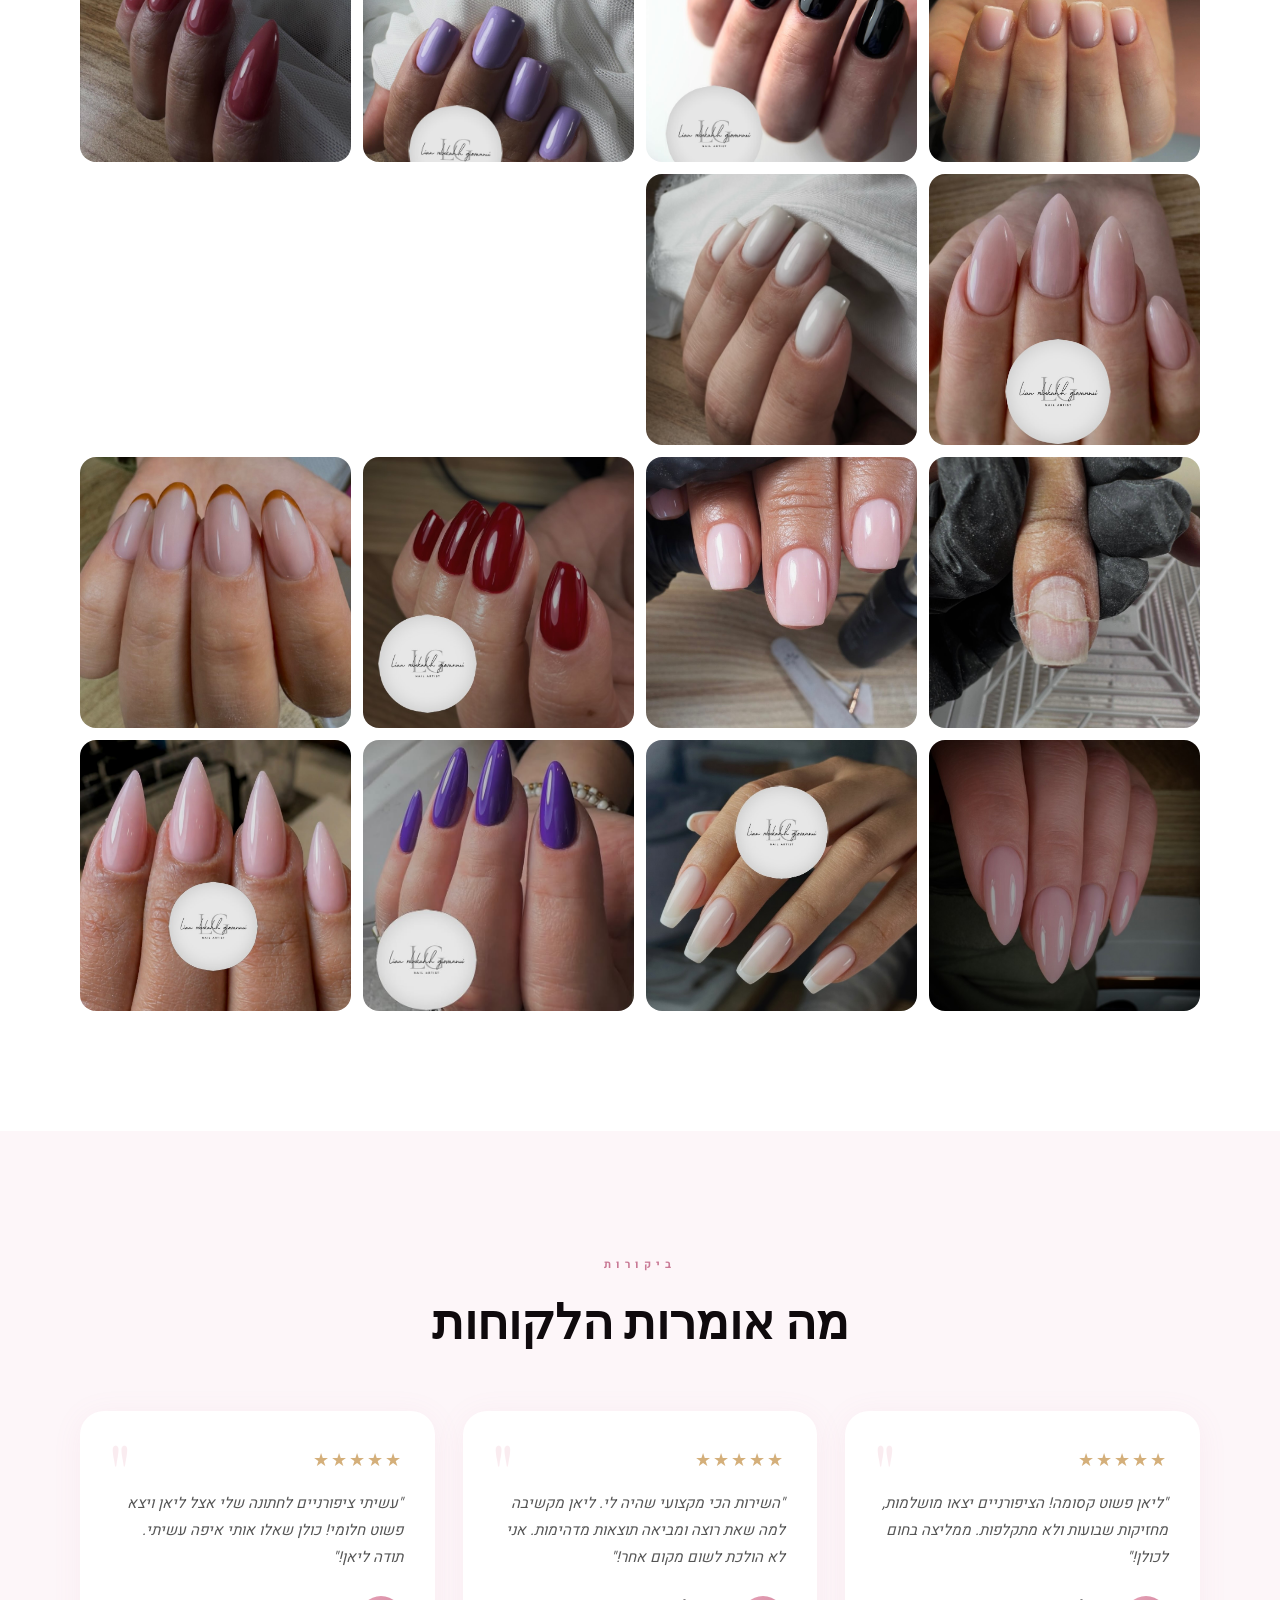
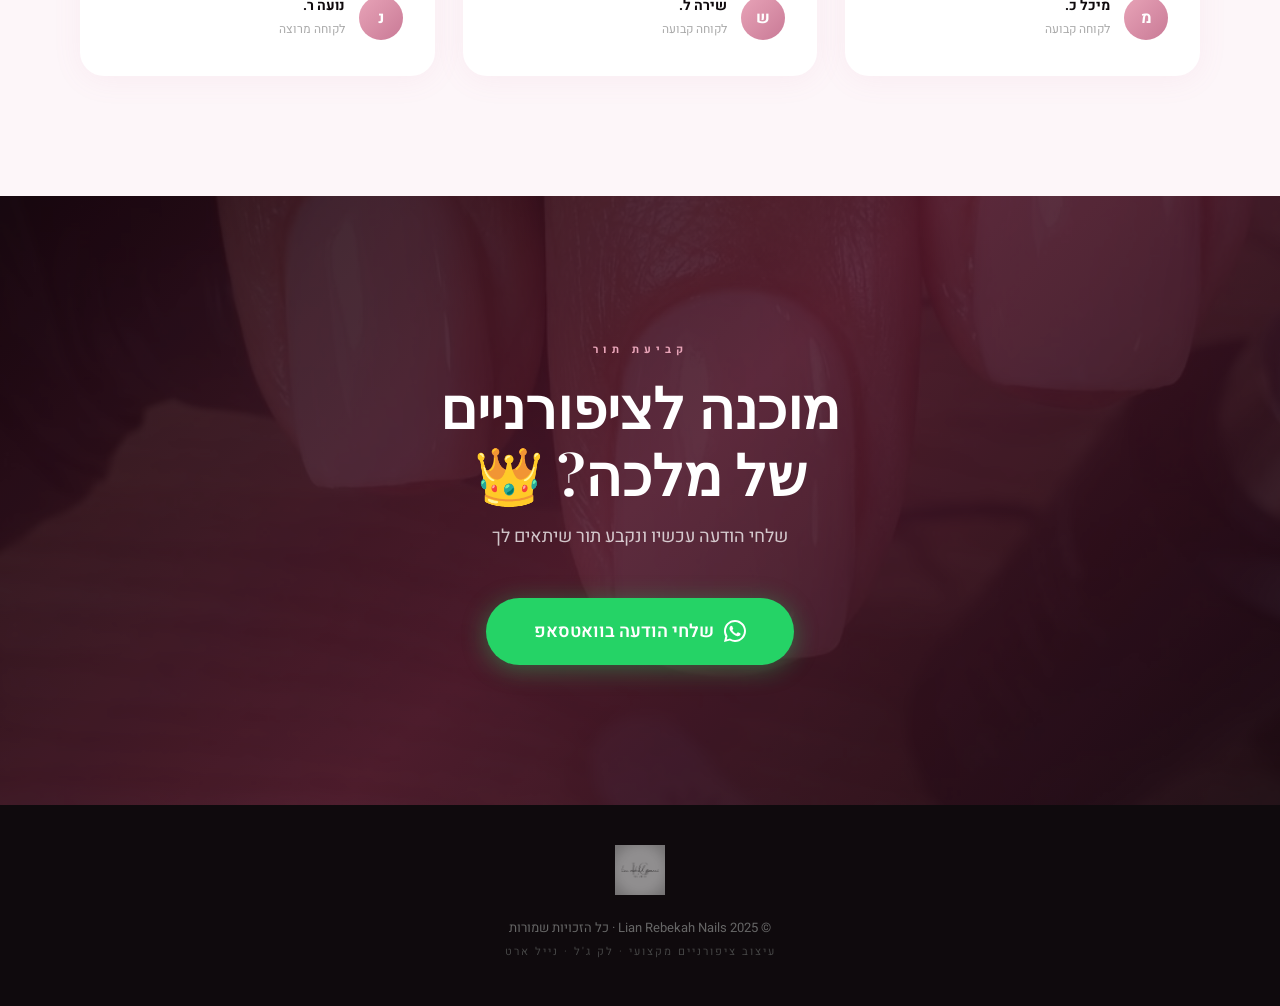
==== commit 84baecf5: "הוספת 2 תמונות חדשות לגלריה" ====
--- a/index.html
+++ b/index.html
@@ -175,6 +175,8 @@
         <div class="gallery-item fade-in" onclick="openLightbox(15)"><img src="lian_rebekahnails_1769153861_3816261650098218404_63509868957.jpg" alt="nail art"/><div class="gallery-overlay"><span>צפי</span></div></div>
         <div class="gallery-item fade-in" onclick="openLightbox(16)"><img src="lian_rebekahnails_1770156111_3824668762218231546_63509868957.jpg" alt="nail art"/><div class="gallery-overlay"><span>צפי</span></div></div>
         <div class="gallery-item fade-in" onclick="openLightbox(17)"><img src="liangiovanni__1771098347_3832573181902758155_43949141773.jpg" alt="nail art"/><div class="gallery-overlay"><span>צפי</span></div></div>
+        <div class="gallery-item fade-in" onclick="openLightbox(18)"><img src="672342730_17959409364116958_3050598081718788803_n.jpg" alt="nail art"/><div class="gallery-overlay"><span>צפי</span></div></div>
+        <div class="gallery-item fade-in" onclick="openLightbox(19)"><img src="673803089_17959936929116958_6984336937674234814_n.jpg" alt="nail art"/><div class="gallery-overlay"><span>צפי</span></div></div>
       </div>
     </div>
   </section>
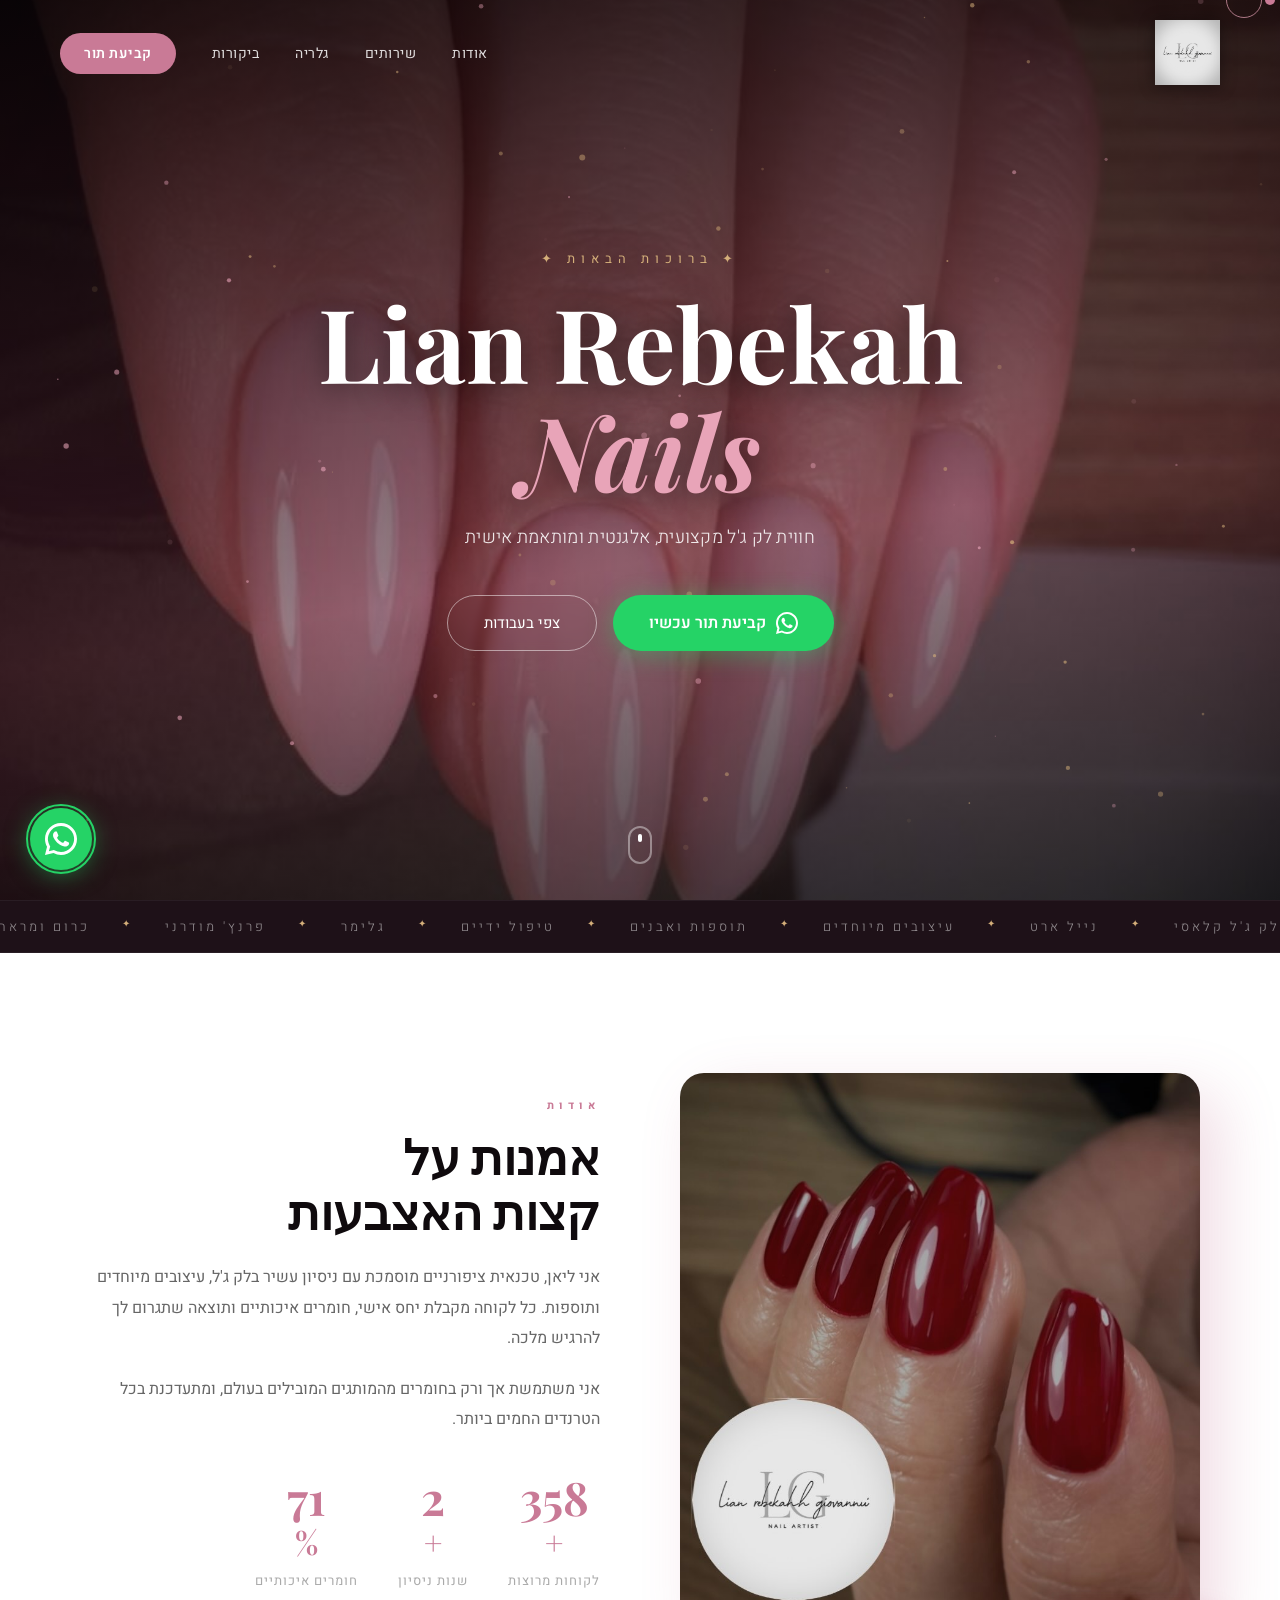
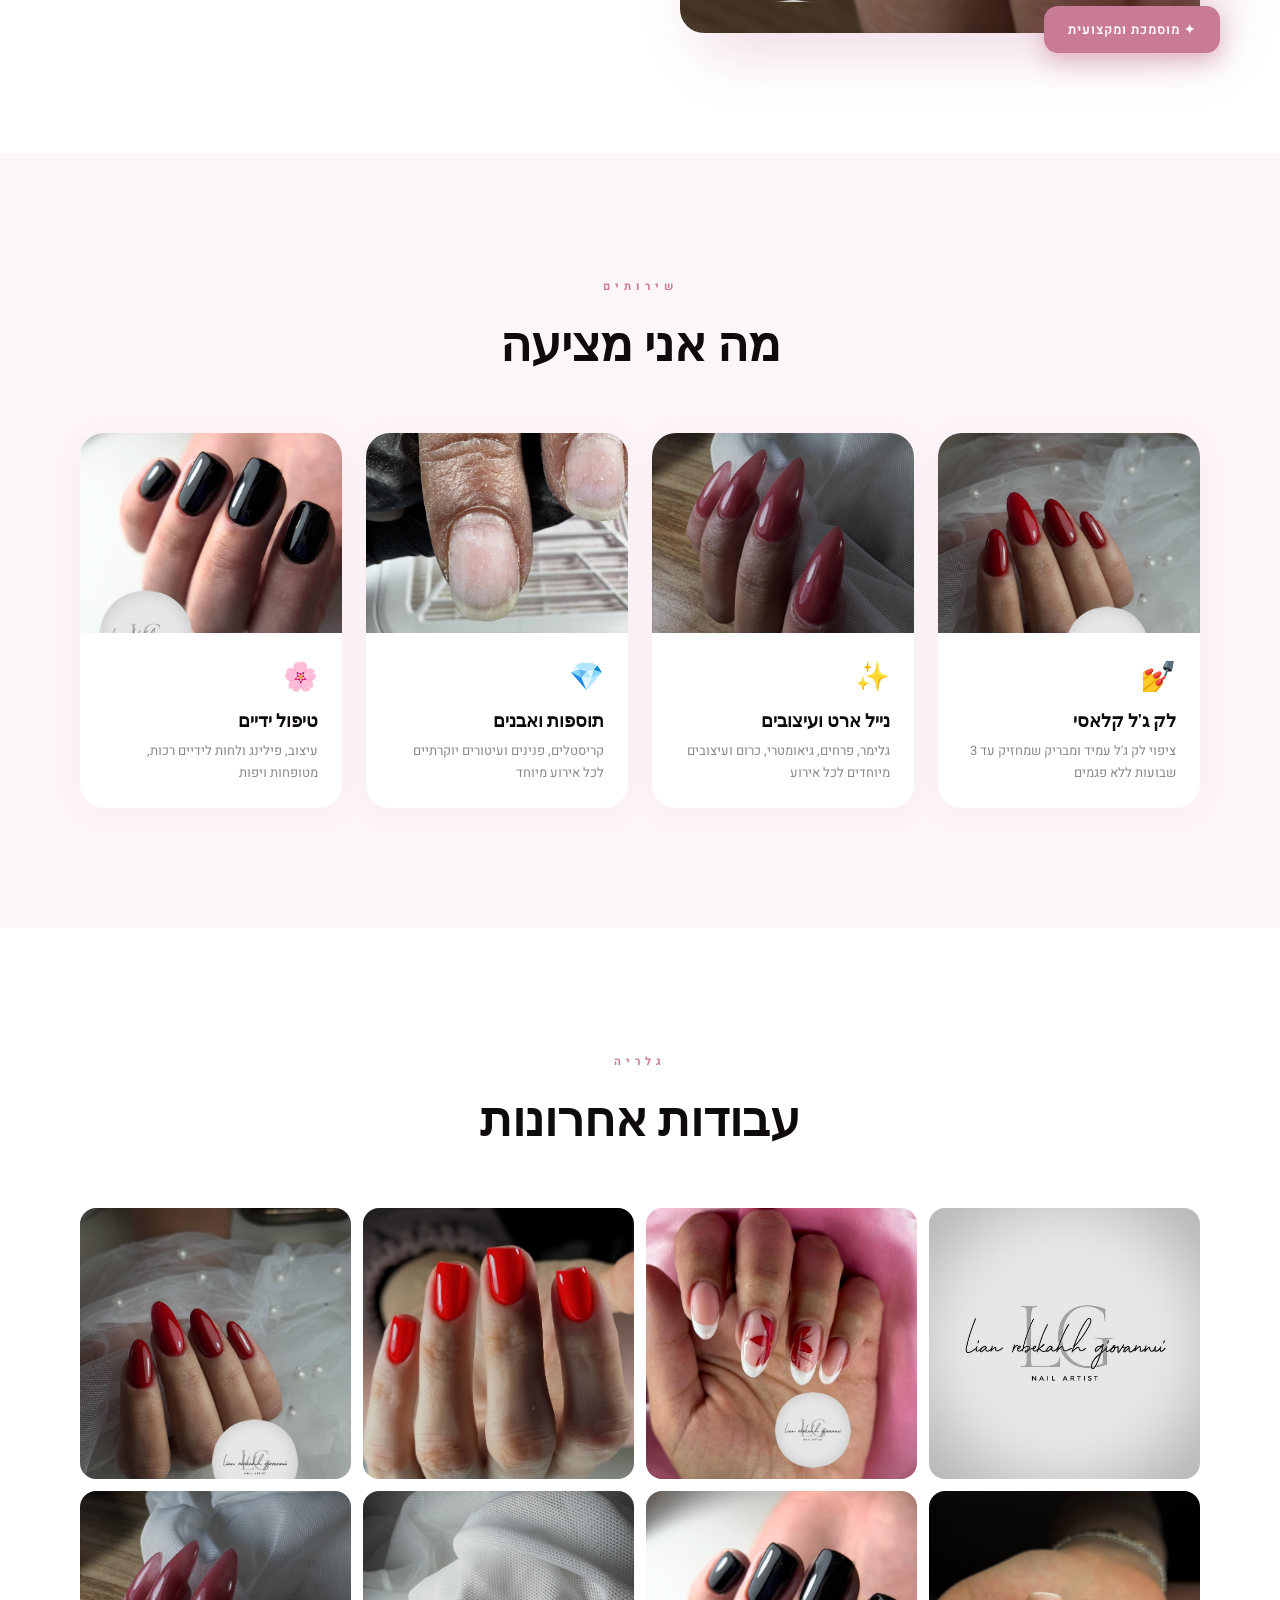
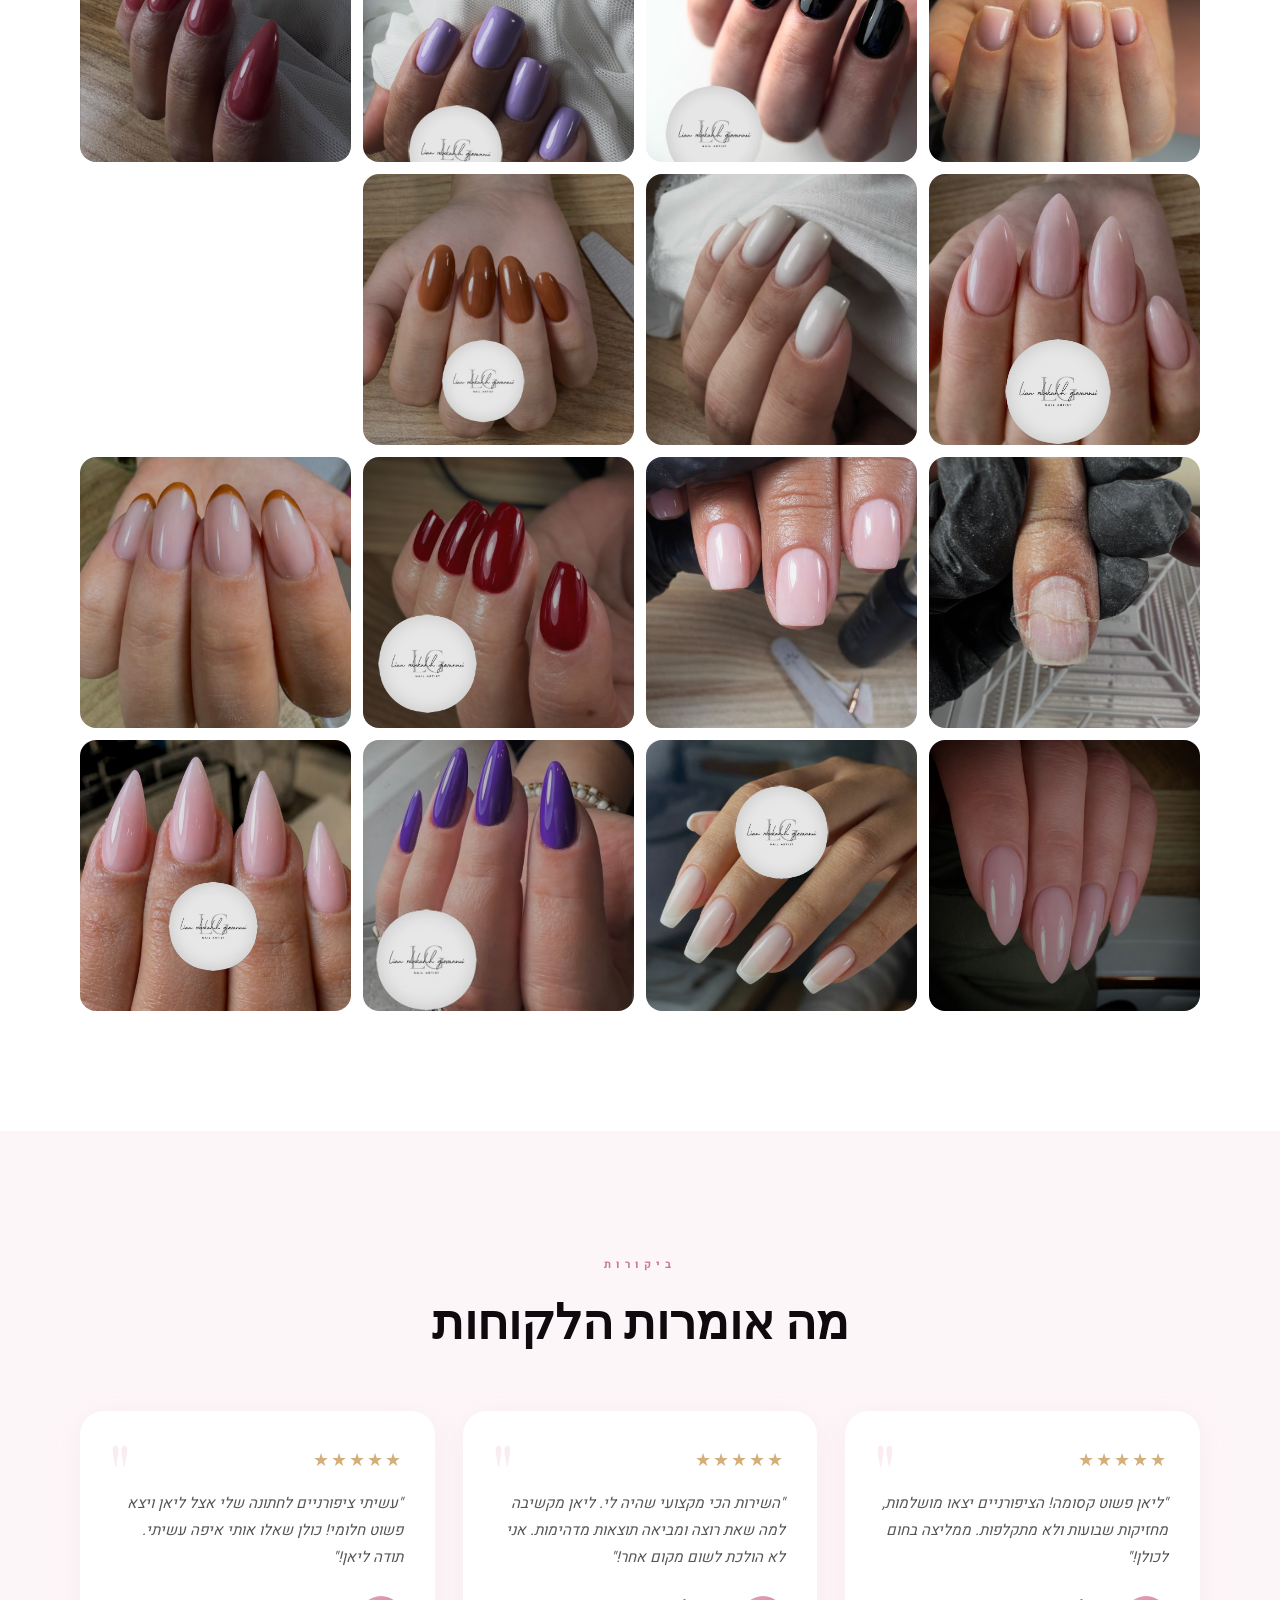
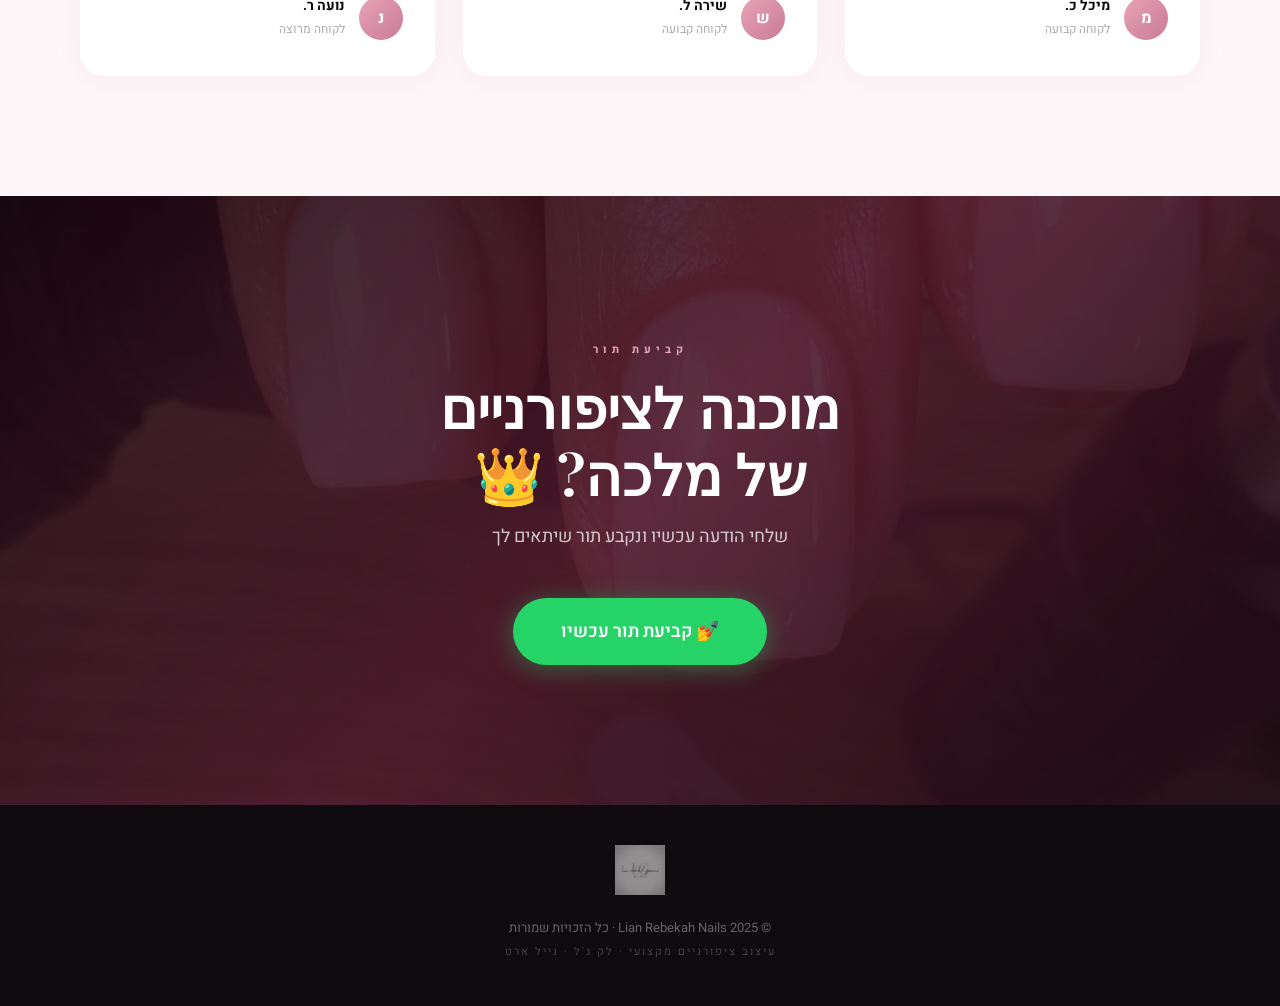
==== commit 59f74270: "feat: add booking system + admin panel + PWA notifications" ====
--- a/index.html
+++ b/index.html
@@ -21,7 +21,7 @@
       <li><a href="#services">שירותים</a></li>
       <li><a href="#gallery">גלריה</a></li>
       <li><a href="#reviews">ביקורות</a></li>
-      <li><a href="#contact" class="nav-cta">קביעת תור</a></li>
+      <li><a href="booking.html" class="nav-cta">קביעת תור</a></li>
     </ul>
     <button class="hamburger" id="hamburger">&#9776;</button>
   </nav>
@@ -34,7 +34,7 @@
       <li><a href="#services" class="mob-link">שירותים</a></li>
       <li><a href="#gallery" class="mob-link">גלריה</a></li>
       <li><a href="#reviews" class="mob-link">ביקורות</a></li>
-      <li><a href="#contact" class="mob-link">קביעת תור</a></li>
+      <li><a href="booking.html" class="mob-link">קביעת תור</a></li>
     </ul>
   </div>
 
@@ -47,7 +47,7 @@
       <h1 class="hero-title">Lian Rebekah<br/><em>Nails</em></h1>
       <p class="hero-desc">חווית לק ג'ל מקצועית, אלגנטית ומותאמת אישית</p>
       <div class="hero-btns">
-        <a href="https://wa.me/972523937950?text=%D7%94%D7%99%D7%99%20%D7%9C%D7%99%D7%90%D7%9F!%20%D7%90%D7%A9%D7%9E%D7%97%20%D7%9C%D7%A7%D7%91%D7%95%D7%A2%20%D7%AA%D7%95%D7%A8%20%F0%9F%92%85" target="_blank" class="btn-wa">
+        <a href="booking.html" class="btn-wa">
           <svg viewBox="0 0 24 24" fill="currentColor"><path d="M17.472 14.382c-.297-.149-1.758-.867-2.03-.967-.273-.099-.471-.148-.67.15-.197.297-.767.966-.94 1.164-.173.199-.347.223-.644.075-.297-.15-1.255-.463-2.39-1.475-.883-.788-1.48-1.761-1.653-2.059-.173-.297-.018-.458.13-.606.134-.133.298-.347.446-.52.149-.174.198-.298.298-.497.099-.198.05-.371-.025-.52-.075-.149-.669-1.612-.916-2.207-.242-.579-.487-.5-.669-.51-.173-.008-.371-.01-.57-.01-.198 0-.52.074-.792.372-.272.297-1.04 1.016-1.04 2.479 0 1.462 1.065 2.875 1.213 3.074.149.198 2.096 3.2 5.077 4.487.709.306 1.262.489 1.694.625.712.227 1.36.195 1.871.118.571-.085 1.758-.719 2.006-1.413.248-.694.248-1.289.173-1.413-.074-.124-.272-.198-.57-.347z"/><path d="M12 0C5.373 0 0 5.373 0 12c0 2.123.554 4.118 1.528 5.855L0 24l6.335-1.508A11.945 11.945 0 0012 24c6.627 0 12-5.373 12-12S18.627 0 12 0zm0 21.818a9.818 9.818 0 01-5.006-1.371l-.36-.214-3.727.977.994-3.634-.235-.374A9.818 9.818 0 1112 21.818z"/></svg>
           קביעת תור עכשיו
         </a>
@@ -230,9 +230,8 @@
       <span class="section-tag light">קביעת תור</span>
       <h2>מוכנה לציפורניים<br/>של מלכה? 👑</h2>
       <p>שלחי הודעה עכשיו ונקבע תור שיתאים לך</p>
-      <a href="https://wa.me/972523937950?text=%D7%94%D7%99%D7%99%20%D7%9C%D7%99%D7%90%D7%9F!%20%D7%90%D7%A9%D7%9E%D7%97%20%D7%9C%D7%A7%D7%91%D7%95%D7%A2%20%D7%AA%D7%95%D7%A8%20%F0%9F%92%85" target="_blank" class="btn-wa large">
-        <svg viewBox="0 0 24 24" fill="currentColor"><path d="M17.472 14.382c-.297-.149-1.758-.867-2.03-.967-.273-.099-.471-.148-.67.15-.197.297-.767.966-.94 1.164-.173.199-.347.223-.644.075-.297-.15-1.255-.463-2.39-1.475-.883-.788-1.48-1.761-1.653-2.059-.173-.297-.018-.458.13-.606.134-.133.298-.347.446-.52.149-.174.198-.298.298-.497.099-.198.05-.371-.025-.52-.075-.149-.669-1.612-.916-2.207-.242-.579-.487-.5-.669-.51-.173-.008-.371-.01-.57-.01-.198 0-.52.074-.792.372-.272.297-1.04 1.016-1.04 2.479 0 1.462 1.065 2.875 1.213 3.074.149.198 2.096 3.2 5.077 4.487.709.306 1.262.489 1.694.625.712.227 1.36.195 1.871.118.571-.085 1.758-.719 2.006-1.413.248-.694.248-1.289.173-1.413-.074-.124-.272-.198-.57-.347z"/><path d="M12 0C5.373 0 0 5.373 0 12c0 2.123.554 4.118 1.528 5.855L0 24l6.335-1.508A11.945 11.945 0 0012 24c6.627 0 12-5.373 12-12S18.627 0 12 0zm0 21.818a9.818 9.818 0 01-5.006-1.371l-.36-.214-3.727.977.994-3.634-.235-.374A9.818 9.818 0 1112 21.818z"/></svg>
-        שלחי הודעה בוואטסאפ
+      <a href="booking.html" class="btn-wa large">
+        💅 קביעת תור עכשיו
       </a>
     </div>
   </section>
@@ -251,5 +250,8 @@
   </a>
 
   <script src="script.js"></script>
+  <script>
+    if ('serviceWorker' in navigator) navigator.serviceWorker.register('sw.js');
+  </script>
 </body>
 </html>
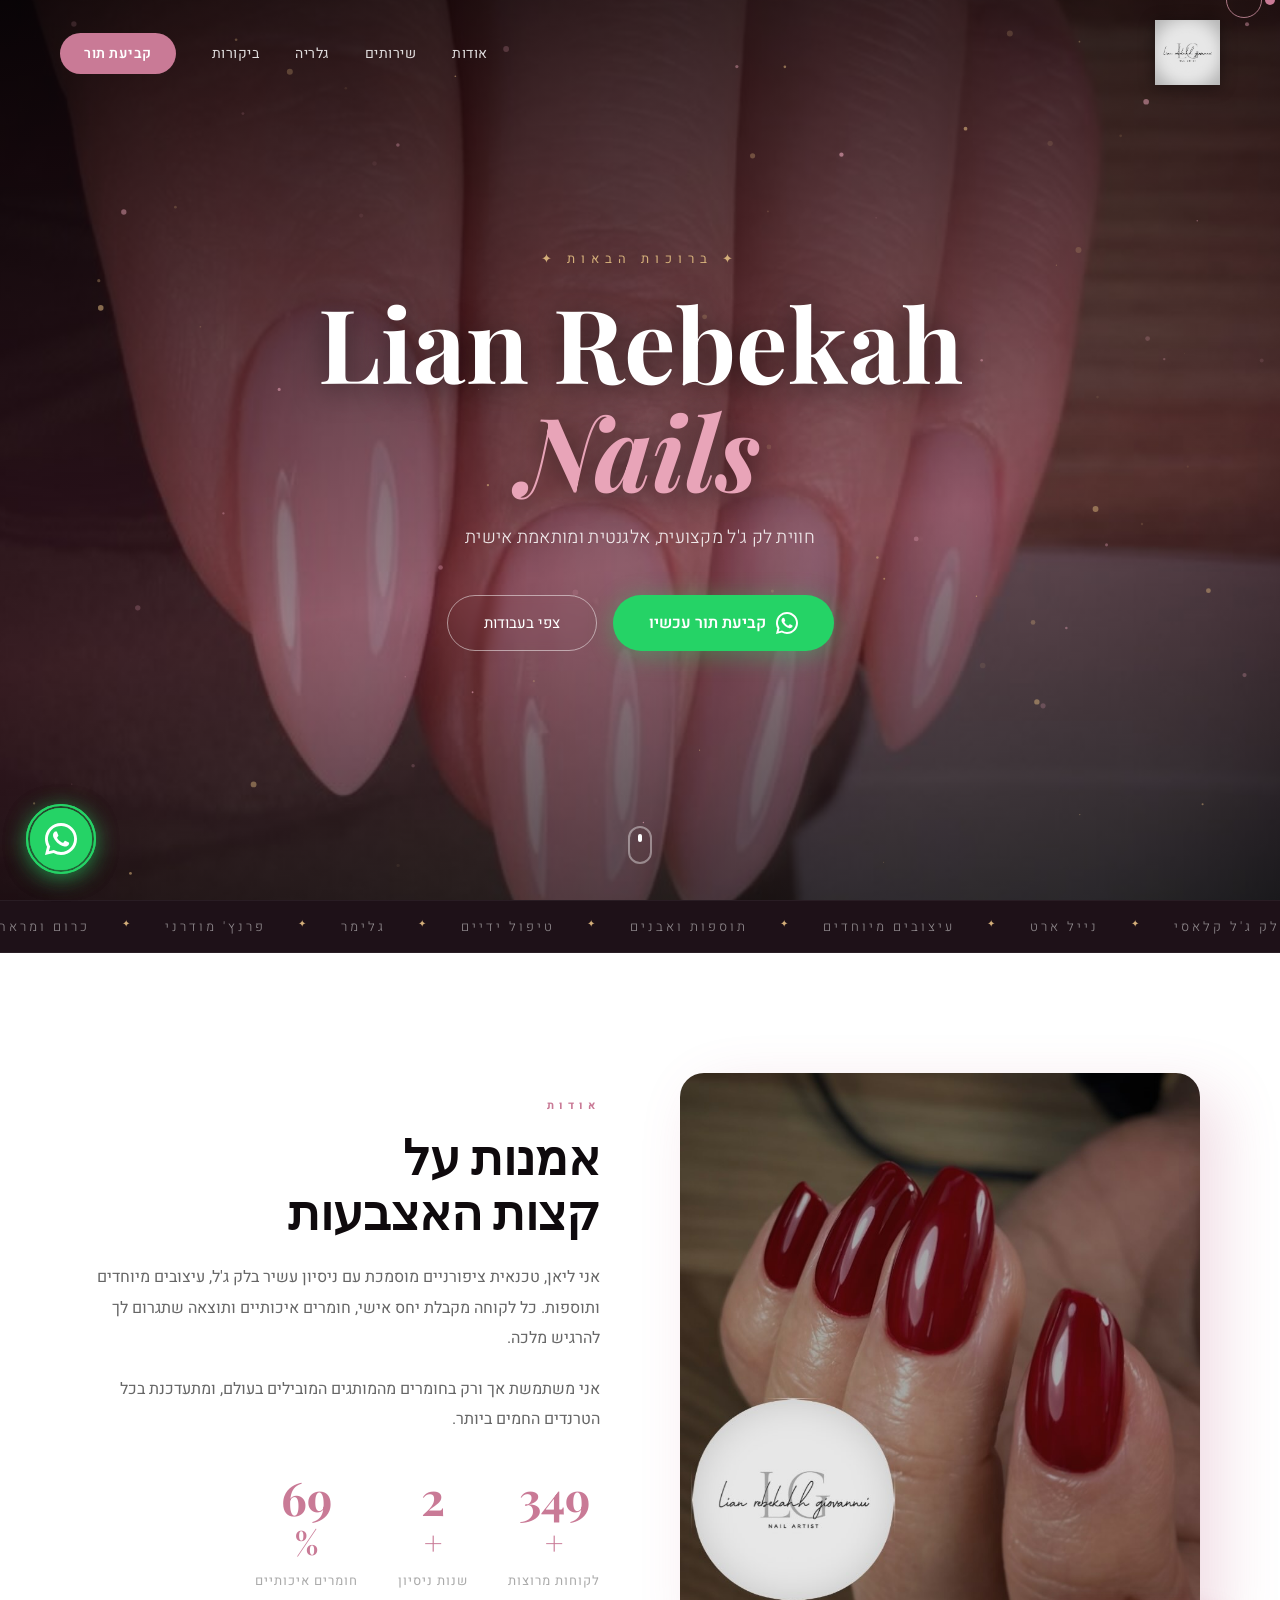
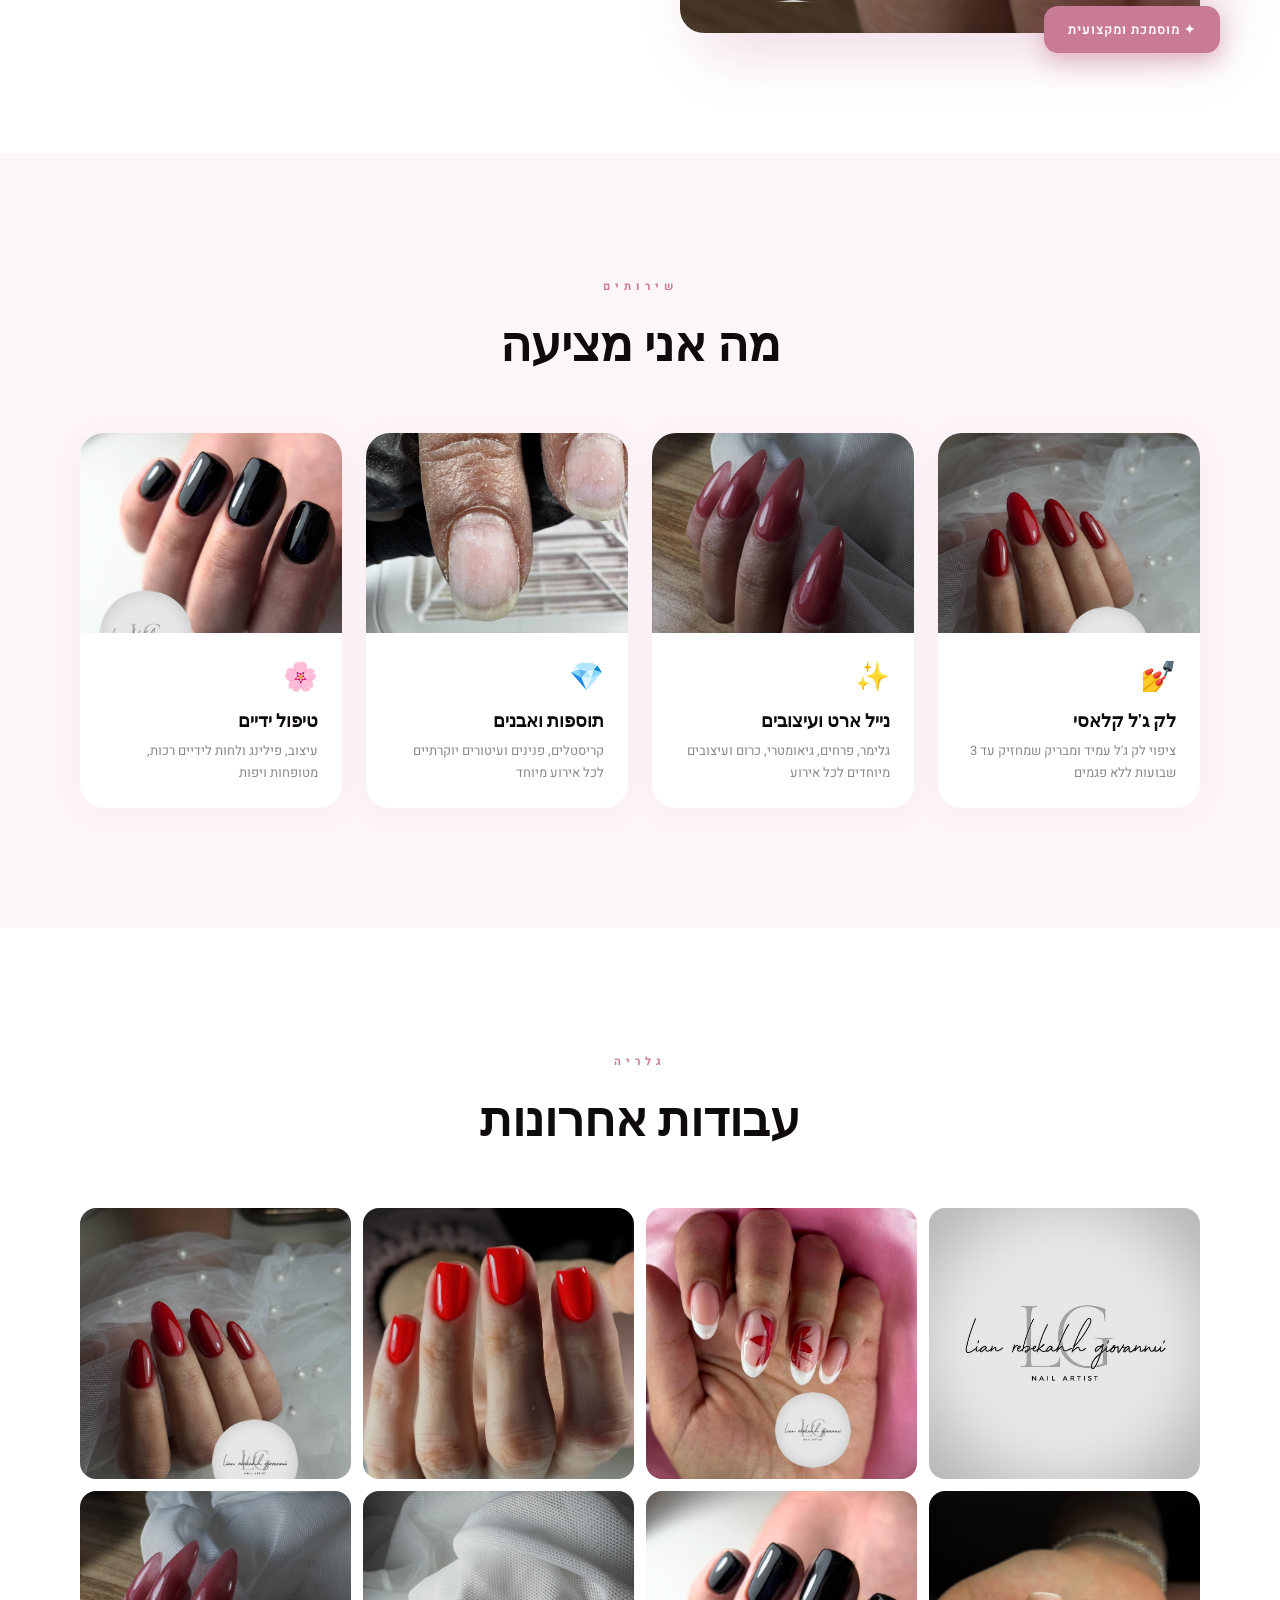
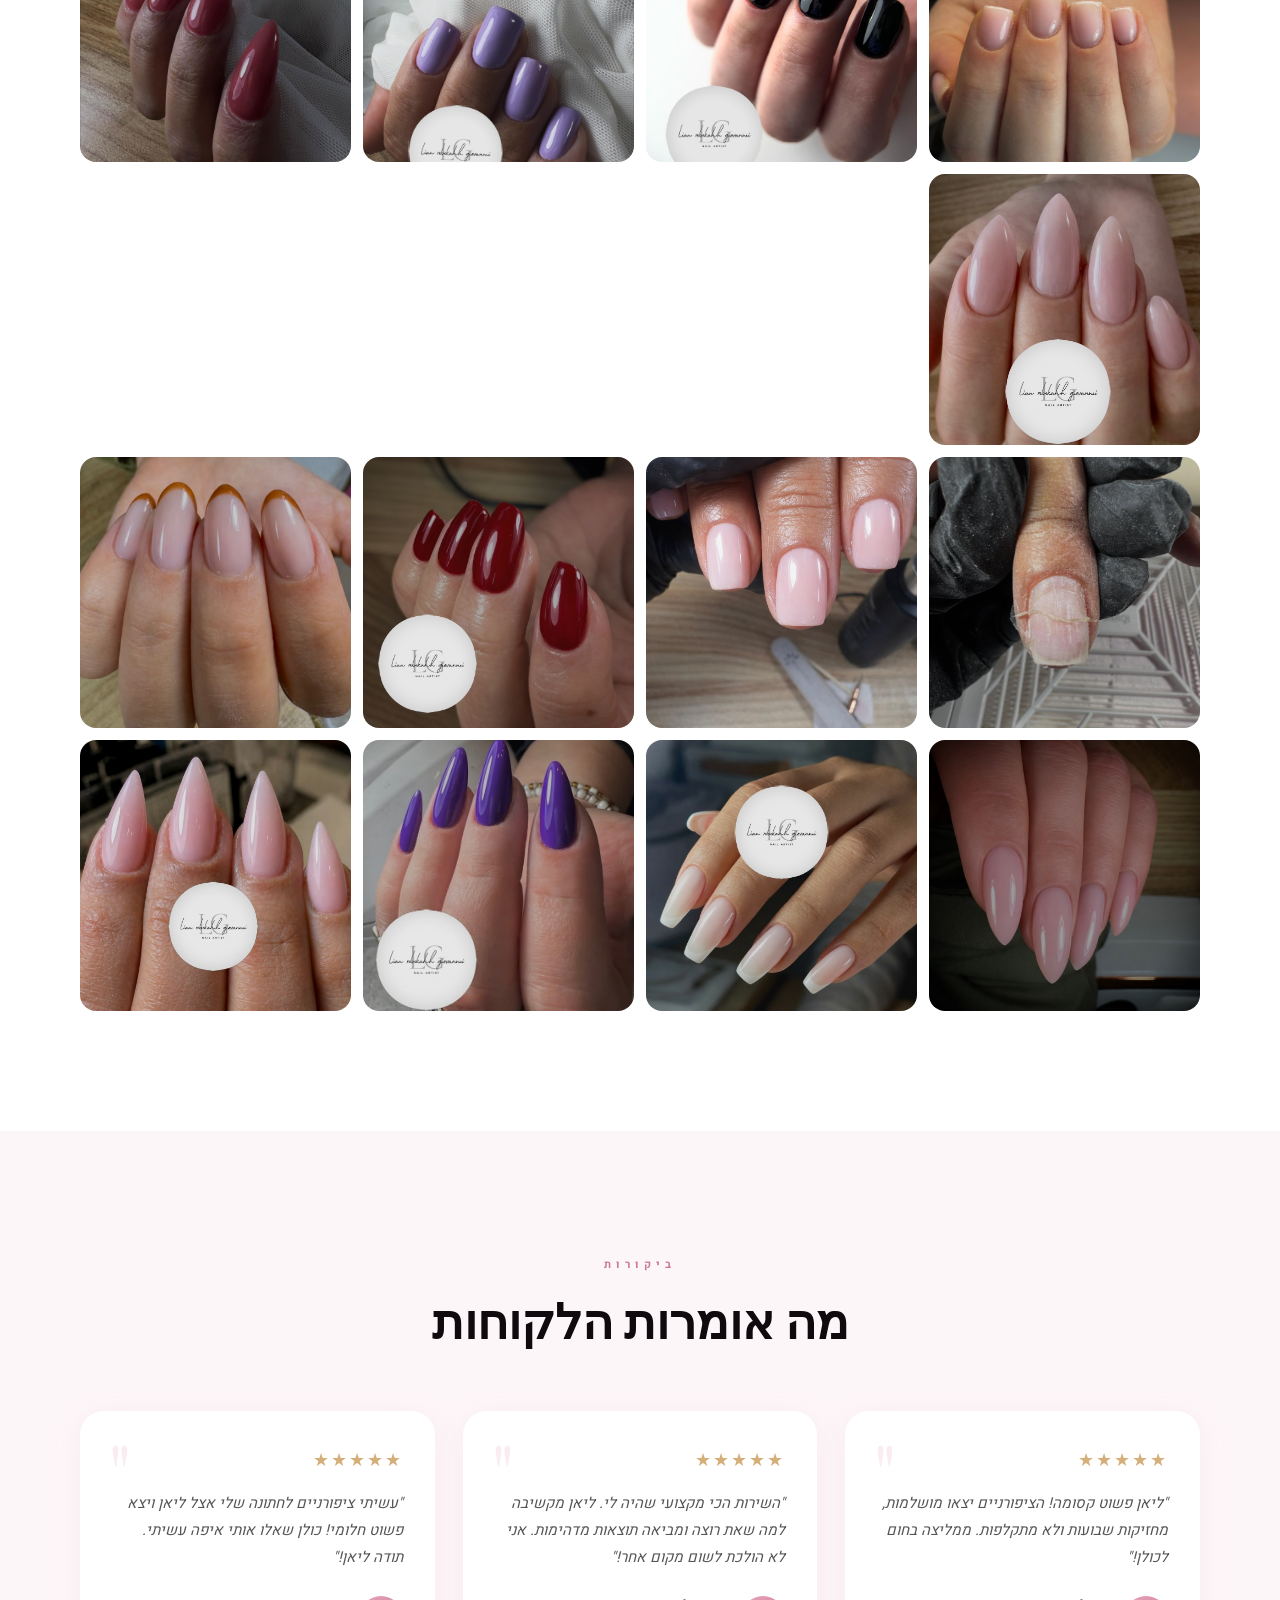
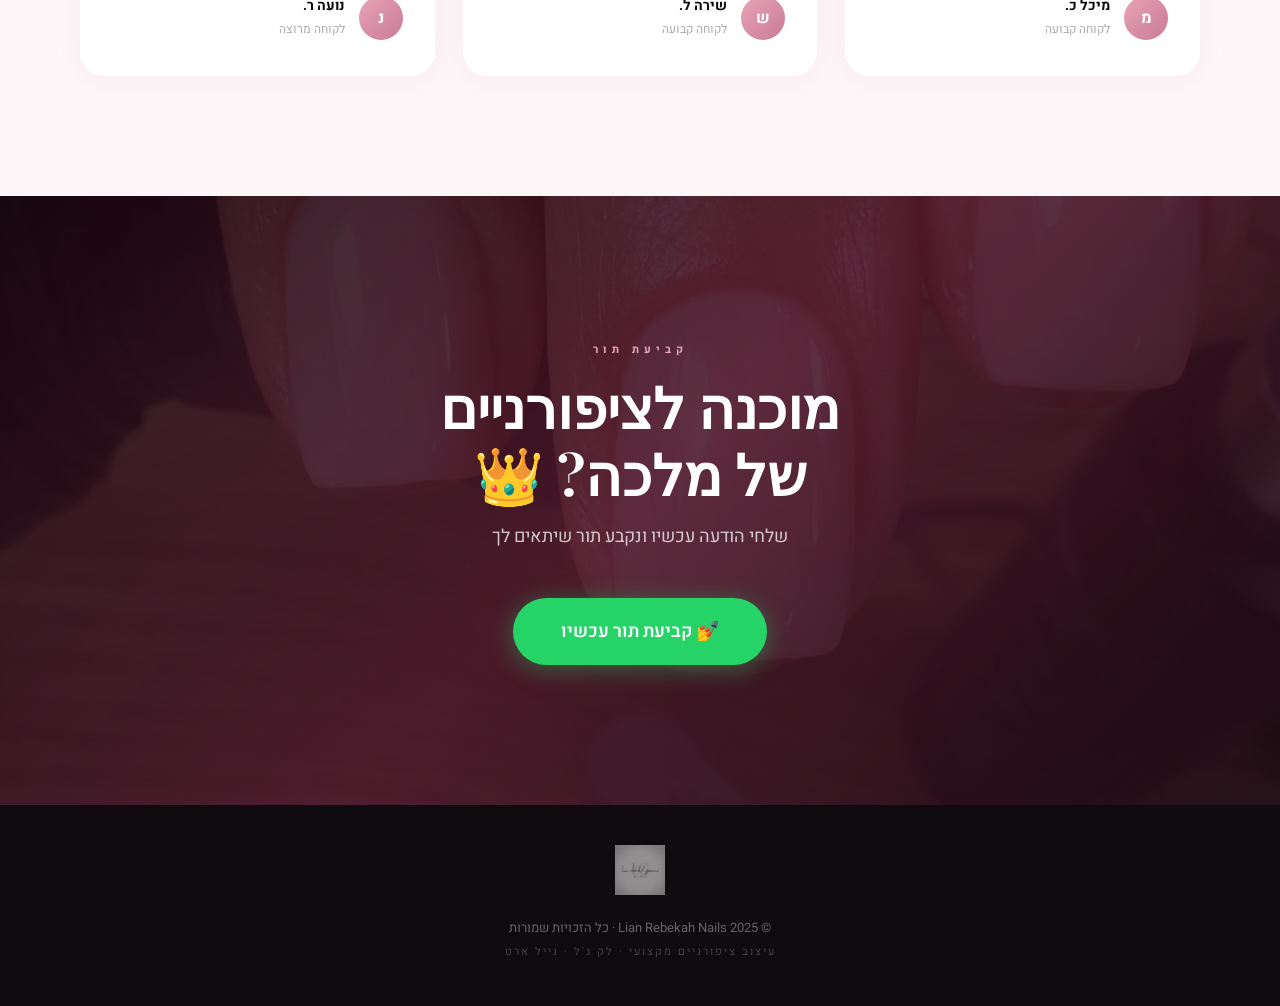
==== commit d9bb9005: "improve: UX fixes - input validation, sanitize, toast, mobile sidebar, WA float restored" ====
--- a/index.html
+++ b/index.html
@@ -249,6 +249,12 @@
     <span class="wa-pulse"></span>
   </a>
 
+  <!-- WHATSAPP FLOAT -->
+  <a href="https://wa.me/972523937950?text=%D7%94%D7%99%D7%99%20%D7%9C%D7%99%D7%90%D7%9F!%20%D7%90%D7%A9%D7%9E%D7%97%20%D7%9C%D7%A7%D7%91%D7%95%D7%A2%20%D7%AA%D7%95%D7%A8%20%F0%9F%92%85" target="_blank" class="wa-float">
+    <svg viewBox="0 0 24 24" fill="currentColor"><path d="M17.472 14.382c-.297-.149-1.758-.867-2.03-.967-.273-.099-.471-.148-.67.15-.197.297-.767.966-.94 1.164-.173.199-.347.223-.644.075-.297-.15-1.255-.463-2.39-1.475-.883-.788-1.48-1.761-1.653-2.059-.173-.297-.018-.458.13-.606.134-.133.298-.347.446-.52.149-.174.198-.298.298-.497.099-.198.05-.371-.025-.52-.075-.149-.669-1.612-.916-2.207-.242-.579-.487-.5-.669-.51-.173-.008-.371-.01-.57-.01-.198 0-.52.074-.792.372-.272.297-1.04 1.016-1.04 2.479 0 1.462 1.065 2.875 1.213 3.074.149.198 2.096 3.2 5.077 4.487.709.306 1.262.489 1.694.625.712.227 1.36.195 1.871.118.571-.085 1.758-.719 2.006-1.413.248-.694.248-1.289.173-1.413-.074-.124-.272-.198-.57-.347z"/><path d="M12 0C5.373 0 0 5.373 0 12c0 2.123.554 4.118 1.528 5.855L0 24l6.335-1.508A11.945 11.945 0 0012 24c6.627 0 12-5.373 12-12S18.627 0 12 0zm0 21.818a9.818 9.818 0 01-5.006-1.371l-.36-.214-3.727.977.994-3.634-.235-.374A9.818 9.818 0 1112 21.818z"/></svg>
+    <span class="wa-pulse"></span>
+  </a>
+
   <script src="script.js"></script>
   <script>
     if ('serviceWorker' in navigator) navigator.serviceWorker.register('sw.js');
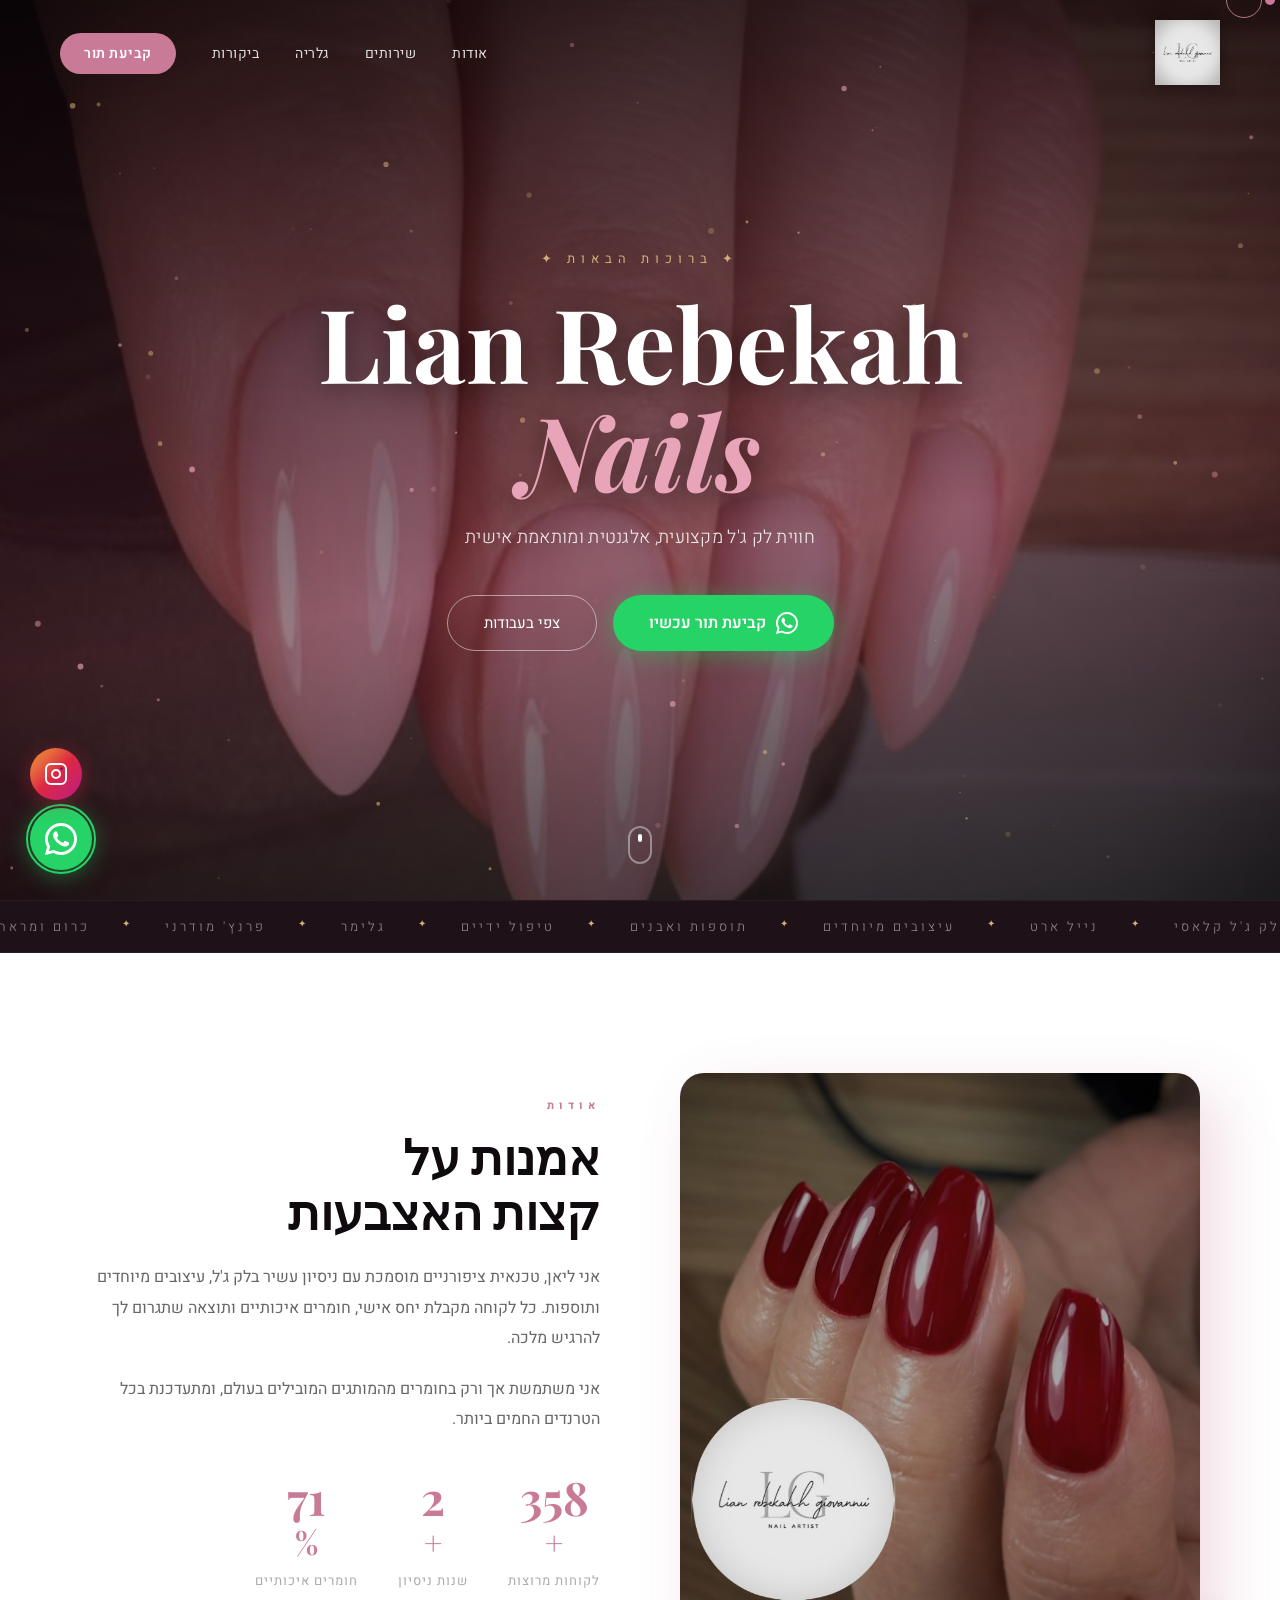
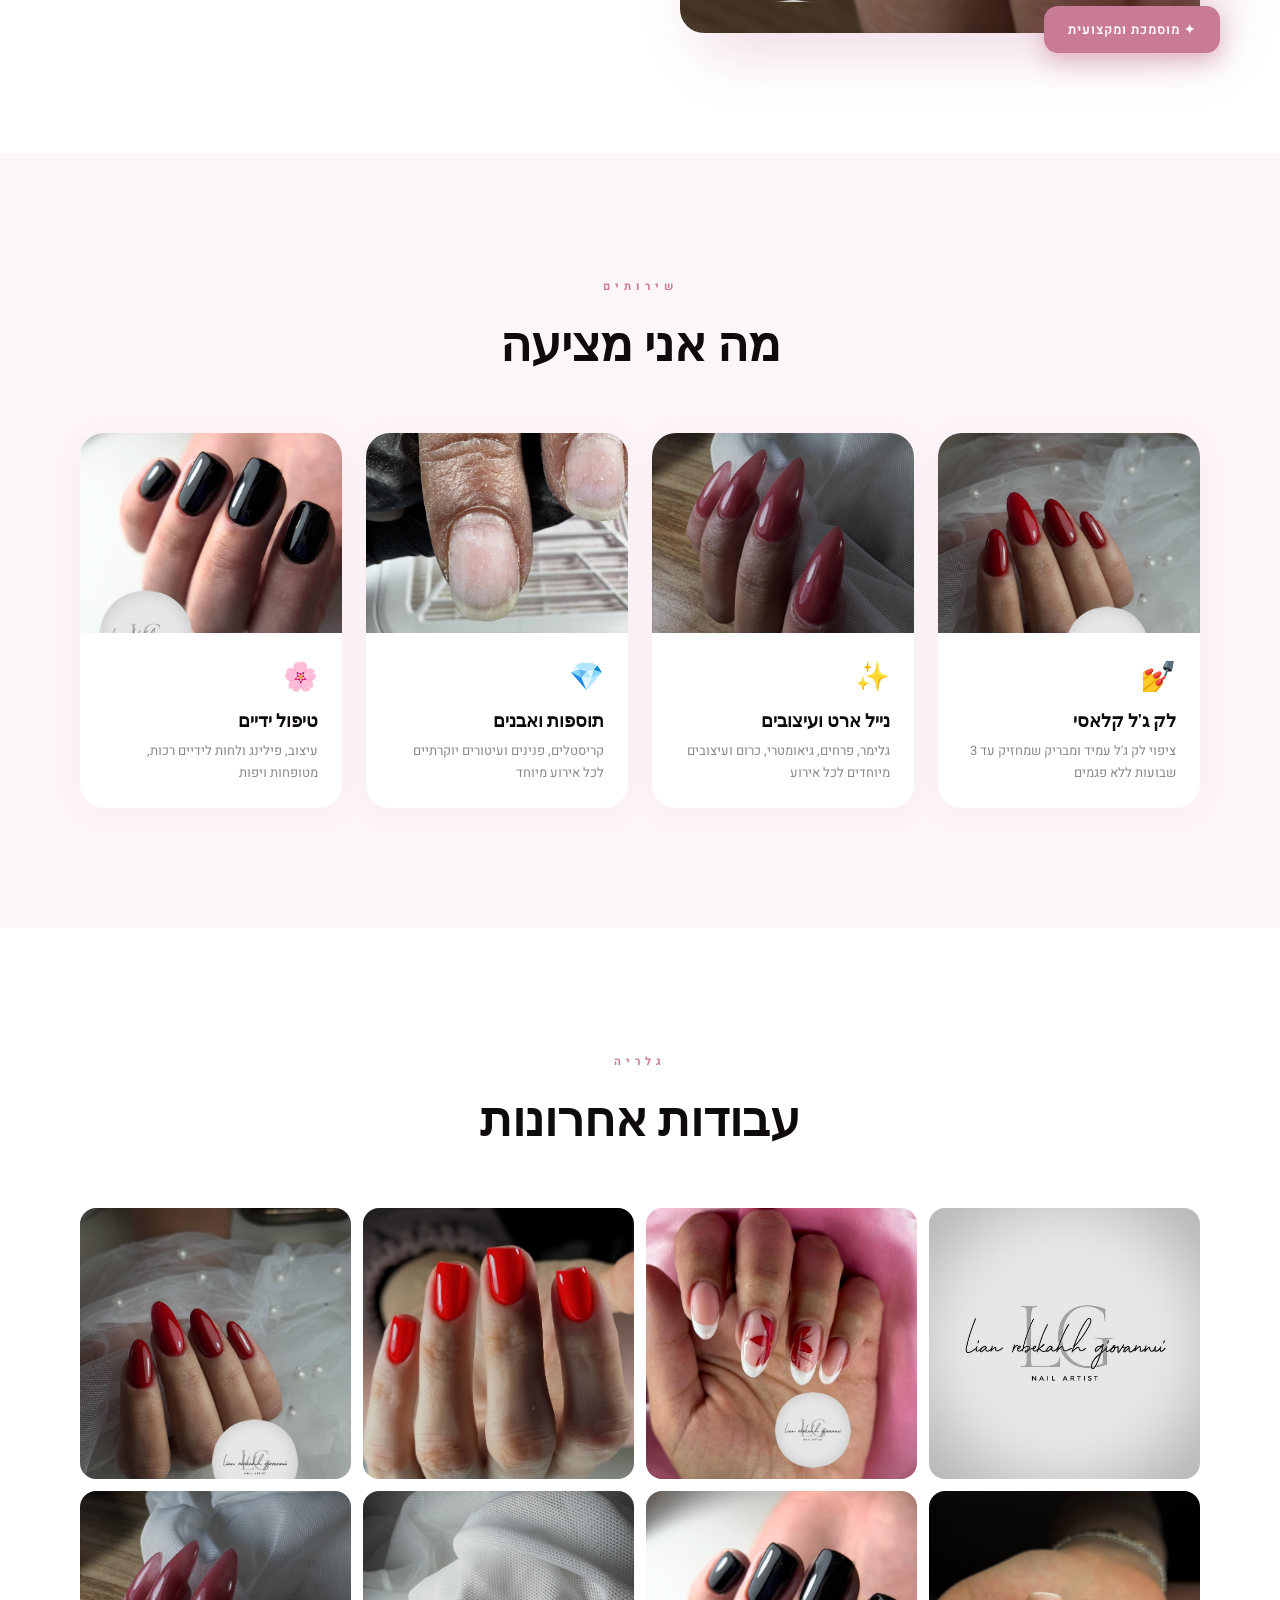
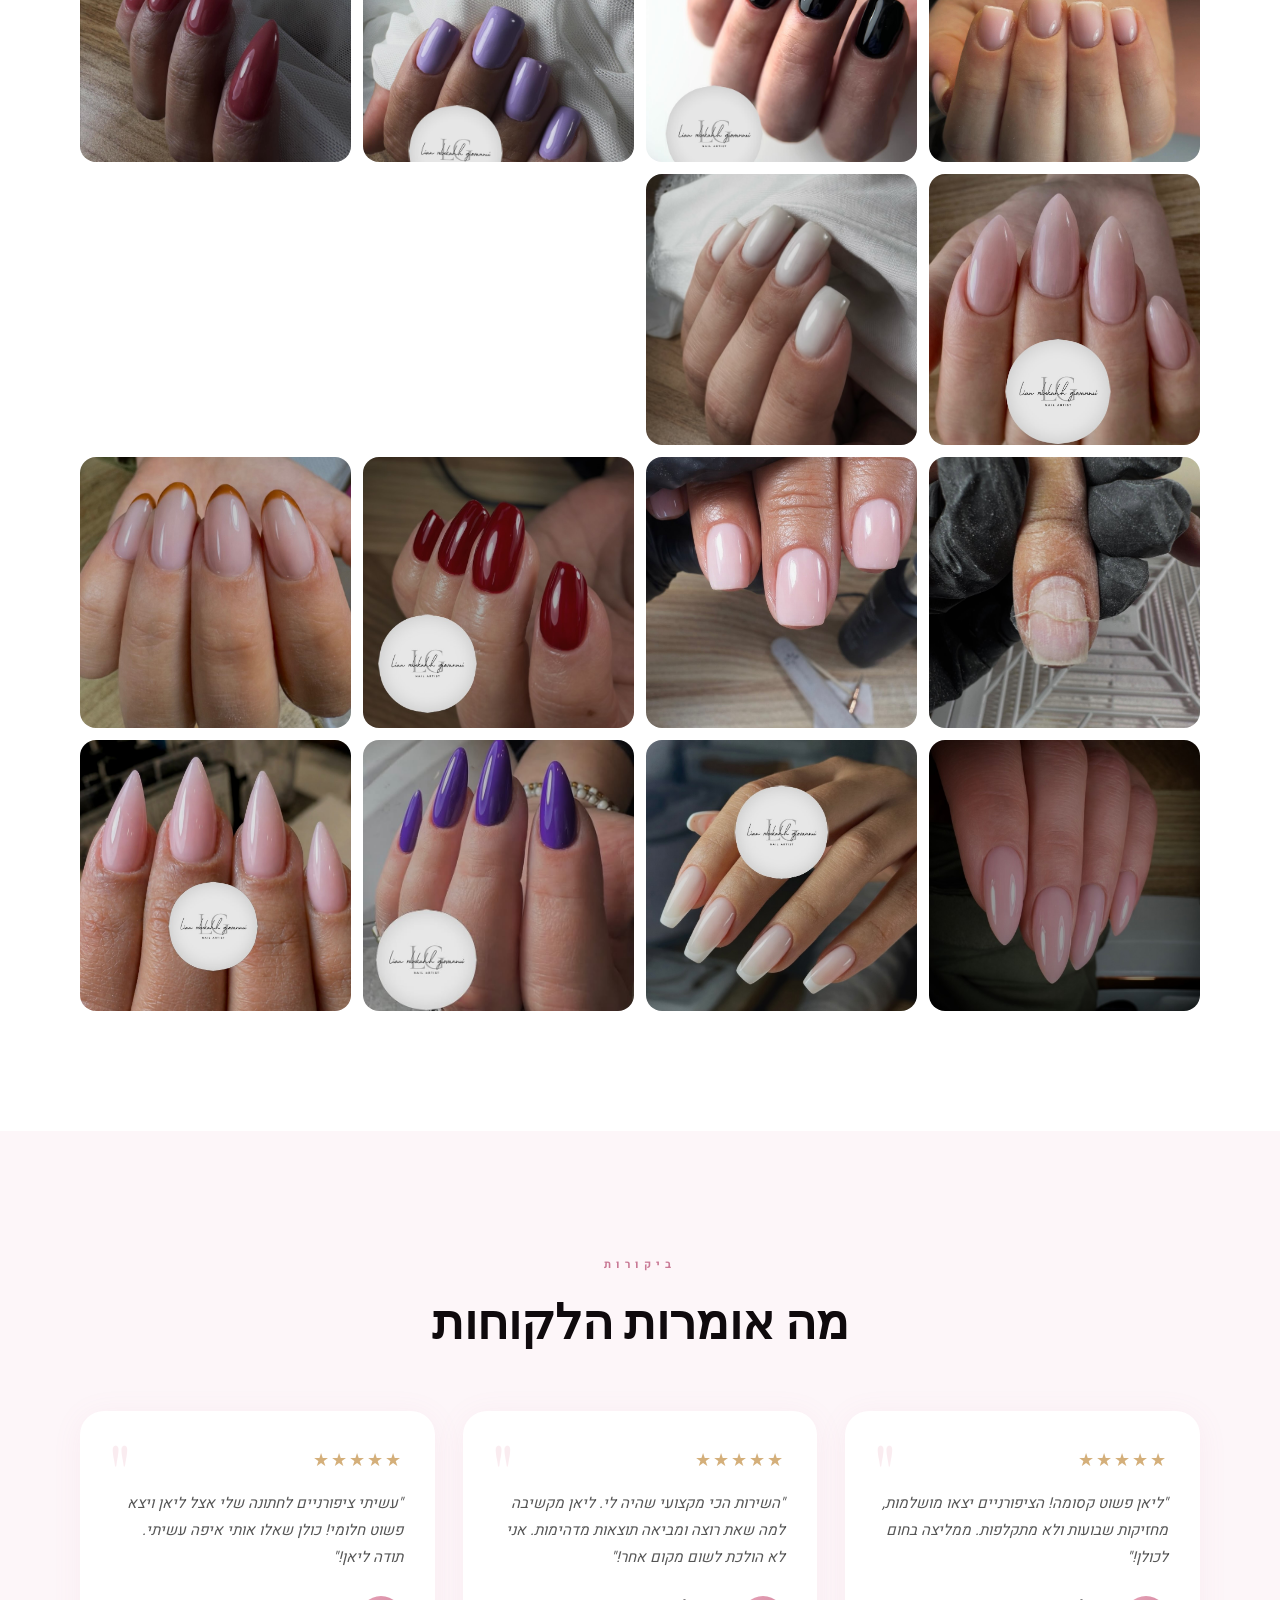
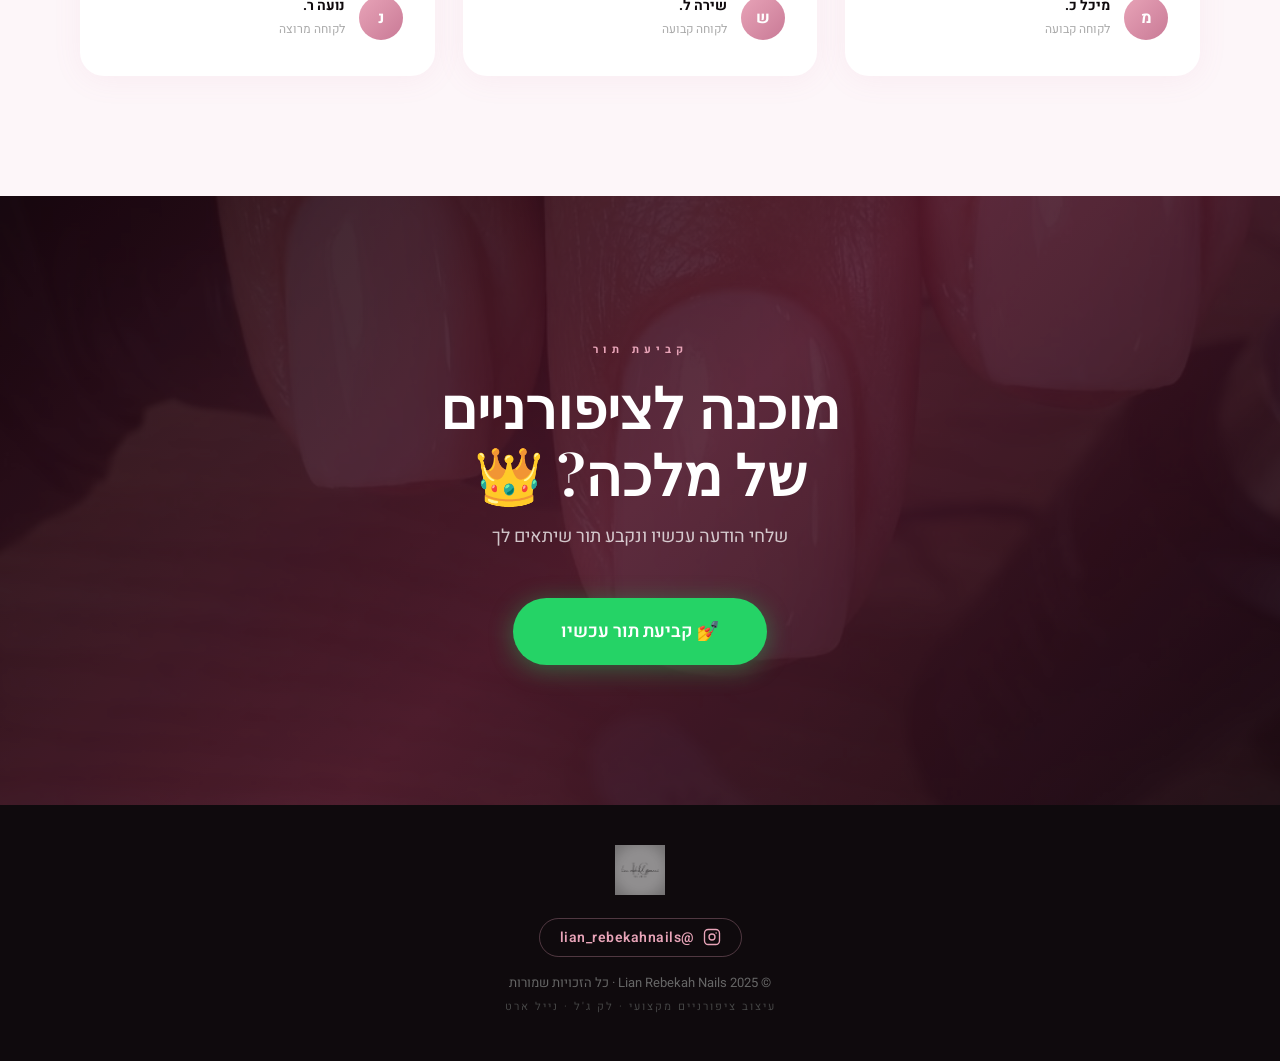
==== commit 5a5059b5: "feat: add Instagram link - footer + floating button" ====
--- a/index.html
+++ b/index.html
@@ -239,6 +239,16 @@
   <!-- FOOTER -->
   <footer>
     <img src="Screenshot 2026-03-27 122808.png" alt="logo" class="footer-logo"/>
+    <div class="footer-social">
+      <a href="https://www.instagram.com/lian_rebekahnails/" target="_blank" class="footer-ig">
+        <svg viewBox="0 0 24 24" fill="none" stroke="currentColor" stroke-width="1.8" stroke-linecap="round" stroke-linejoin="round">
+          <rect x="2" y="2" width="20" height="20" rx="5" ry="5"/>
+          <circle cx="12" cy="12" r="4"/>
+          <circle cx="17.5" cy="6.5" r="1" fill="currentColor" stroke="none"/>
+        </svg>
+        @lian_rebekahnails
+      </a>
+    </div>
     <p>© 2025 Lian Rebekah Nails · כל הזכויות שמורות</p>
     <p class="footer-sub">עיצוב ציפורניים מקצועי · לק ג'ל · נייל ארט</p>
   </footer>
@@ -249,10 +259,13 @@
     <span class="wa-pulse"></span>
   </a>
 
-  <!-- WHATSAPP FLOAT -->
-  <a href="https://wa.me/972523937950?text=%D7%94%D7%99%D7%99%20%D7%9C%D7%99%D7%90%D7%9F!%20%D7%90%D7%A9%D7%9E%D7%97%20%D7%9C%D7%A7%D7%91%D7%95%D7%A2%20%D7%AA%D7%95%D7%A8%20%F0%9F%92%85" target="_blank" class="wa-float">
-    <svg viewBox="0 0 24 24" fill="currentColor"><path d="M17.472 14.382c-.297-.149-1.758-.867-2.03-.967-.273-.099-.471-.148-.67.15-.197.297-.767.966-.94 1.164-.173.199-.347.223-.644.075-.297-.15-1.255-.463-2.39-1.475-.883-.788-1.48-1.761-1.653-2.059-.173-.297-.018-.458.13-.606.134-.133.298-.347.446-.52.149-.174.198-.298.298-.497.099-.198.05-.371-.025-.52-.075-.149-.669-1.612-.916-2.207-.242-.579-.487-.5-.669-.51-.173-.008-.371-.01-.57-.01-.198 0-.52.074-.792.372-.272.297-1.04 1.016-1.04 2.479 0 1.462 1.065 2.875 1.213 3.074.149.198 2.096 3.2 5.077 4.487.709.306 1.262.489 1.694.625.712.227 1.36.195 1.871.118.571-.085 1.758-.719 2.006-1.413.248-.694.248-1.289.173-1.413-.074-.124-.272-.198-.57-.347z"/><path d="M12 0C5.373 0 0 5.373 0 12c0 2.123.554 4.118 1.528 5.855L0 24l6.335-1.508A11.945 11.945 0 0012 24c6.627 0 12-5.373 12-12S18.627 0 12 0zm0 21.818a9.818 9.818 0 01-5.006-1.371l-.36-.214-3.727.977.994-3.634-.235-.374A9.818 9.818 0 1112 21.818z"/></svg>
-    <span class="wa-pulse"></span>
+  <!-- INSTAGRAM FLOAT -->
+  <a href="https://www.instagram.com/lian_rebekahnails/" target="_blank" class="ig-float">
+    <svg viewBox="0 0 24 24" fill="none" stroke="currentColor" stroke-width="2" stroke-linecap="round" stroke-linejoin="round">
+      <rect x="2" y="2" width="20" height="20" rx="5" ry="5"/>
+      <circle cx="12" cy="12" r="4"/>
+      <circle cx="17.5" cy="6.5" r="1" fill="currentColor" stroke="none"/>
+    </svg>
   </a>
 
   <script src="script.js"></script>
--- a/style.css
+++ b/style.css
@@ -24,6 +24,8 @@
   cursor: none;
 }
 
+.hidden { display: none !important; }
+
 /* ── CUSTOM CURSOR ── */
 .cursor {
   width: 10px; height: 10px;
@@ -529,6 +531,43 @@
 .footer-logo { height: 50px; object-fit: contain; margin-bottom: 16px; opacity: 0.6; }
 footer p { font-size: 13px; margin-bottom: 6px; }
 .footer-sub { font-size: 11px; letter-spacing: 2px; text-transform: uppercase; color: #444; }
+
+/* ── FOOTER SOCIAL ── */
+.footer-social { margin-bottom: 16px; }
+.footer-ig {
+  display: inline-flex;
+  align-items: center;
+  gap: 8px;
+  color: var(--pink);
+  text-decoration: none;
+  font-size: 14px;
+  font-weight: 600;
+  letter-spacing: 0.5px;
+  padding: 8px 20px;
+  border: 1.5px solid rgba(232,164,184,0.3);
+  border-radius: 50px;
+  transition: all 0.3s;
+}
+.footer-ig svg { width: 18px; height: 18px; }
+.footer-ig:hover { color: #fff; border-color: var(--pink); background: rgba(232,164,184,0.15); }
+
+/* ── INSTAGRAM FLOAT ── */
+.ig-float {
+  position: fixed;
+  bottom: 100px;
+  left: 30px;
+  width: 52px; height: 52px;
+  background: linear-gradient(135deg, #f09433, #e6683c, #dc2743, #cc2366, #bc1888);
+  border-radius: 50%;
+  display: flex;
+  align-items: center;
+  justify-content: center;
+  box-shadow: 0 4px 20px rgba(220,39,67,0.4);
+  z-index: 999;
+  transition: transform 0.2s;
+}
+.ig-float svg { width: 24px; height: 24px; stroke: #fff; }
+.ig-float:hover { transform: scale(1.12); }
 
 /* ── WHATSAPP FLOAT ── */
 .wa-float {
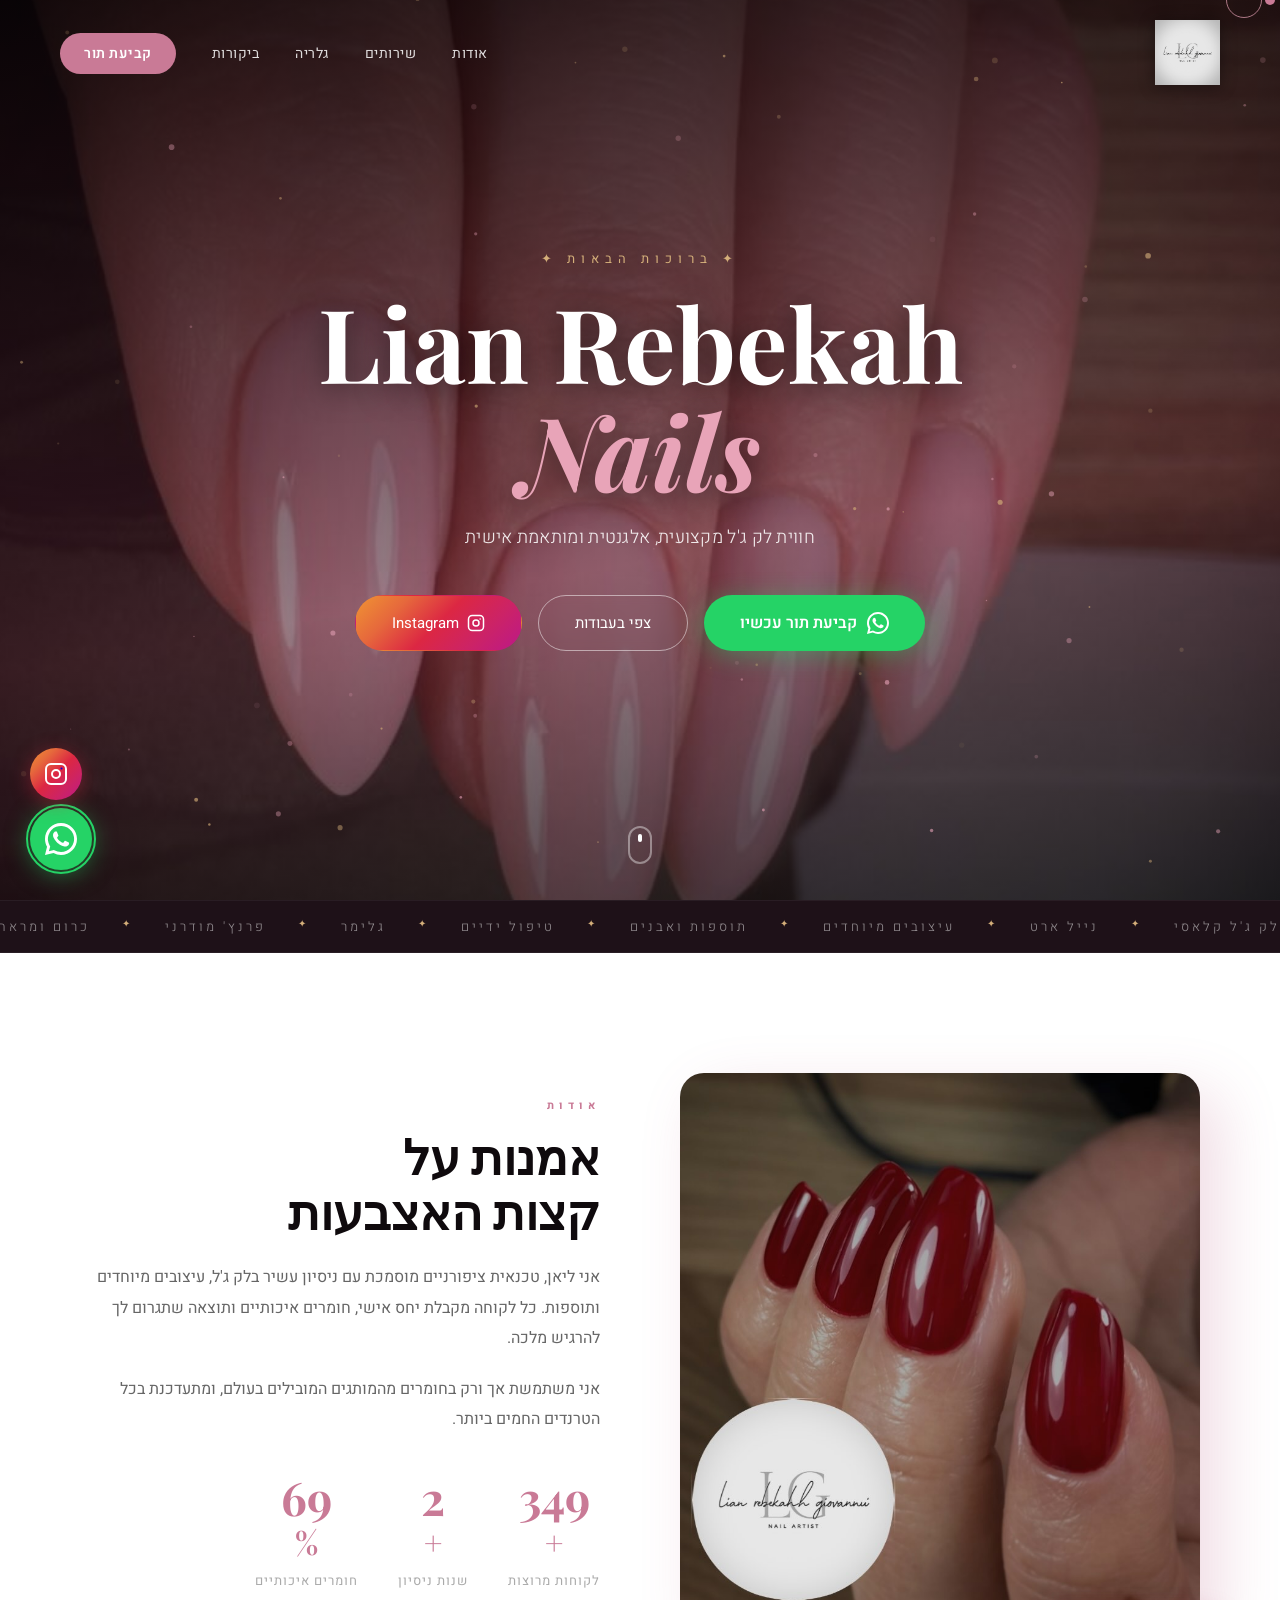
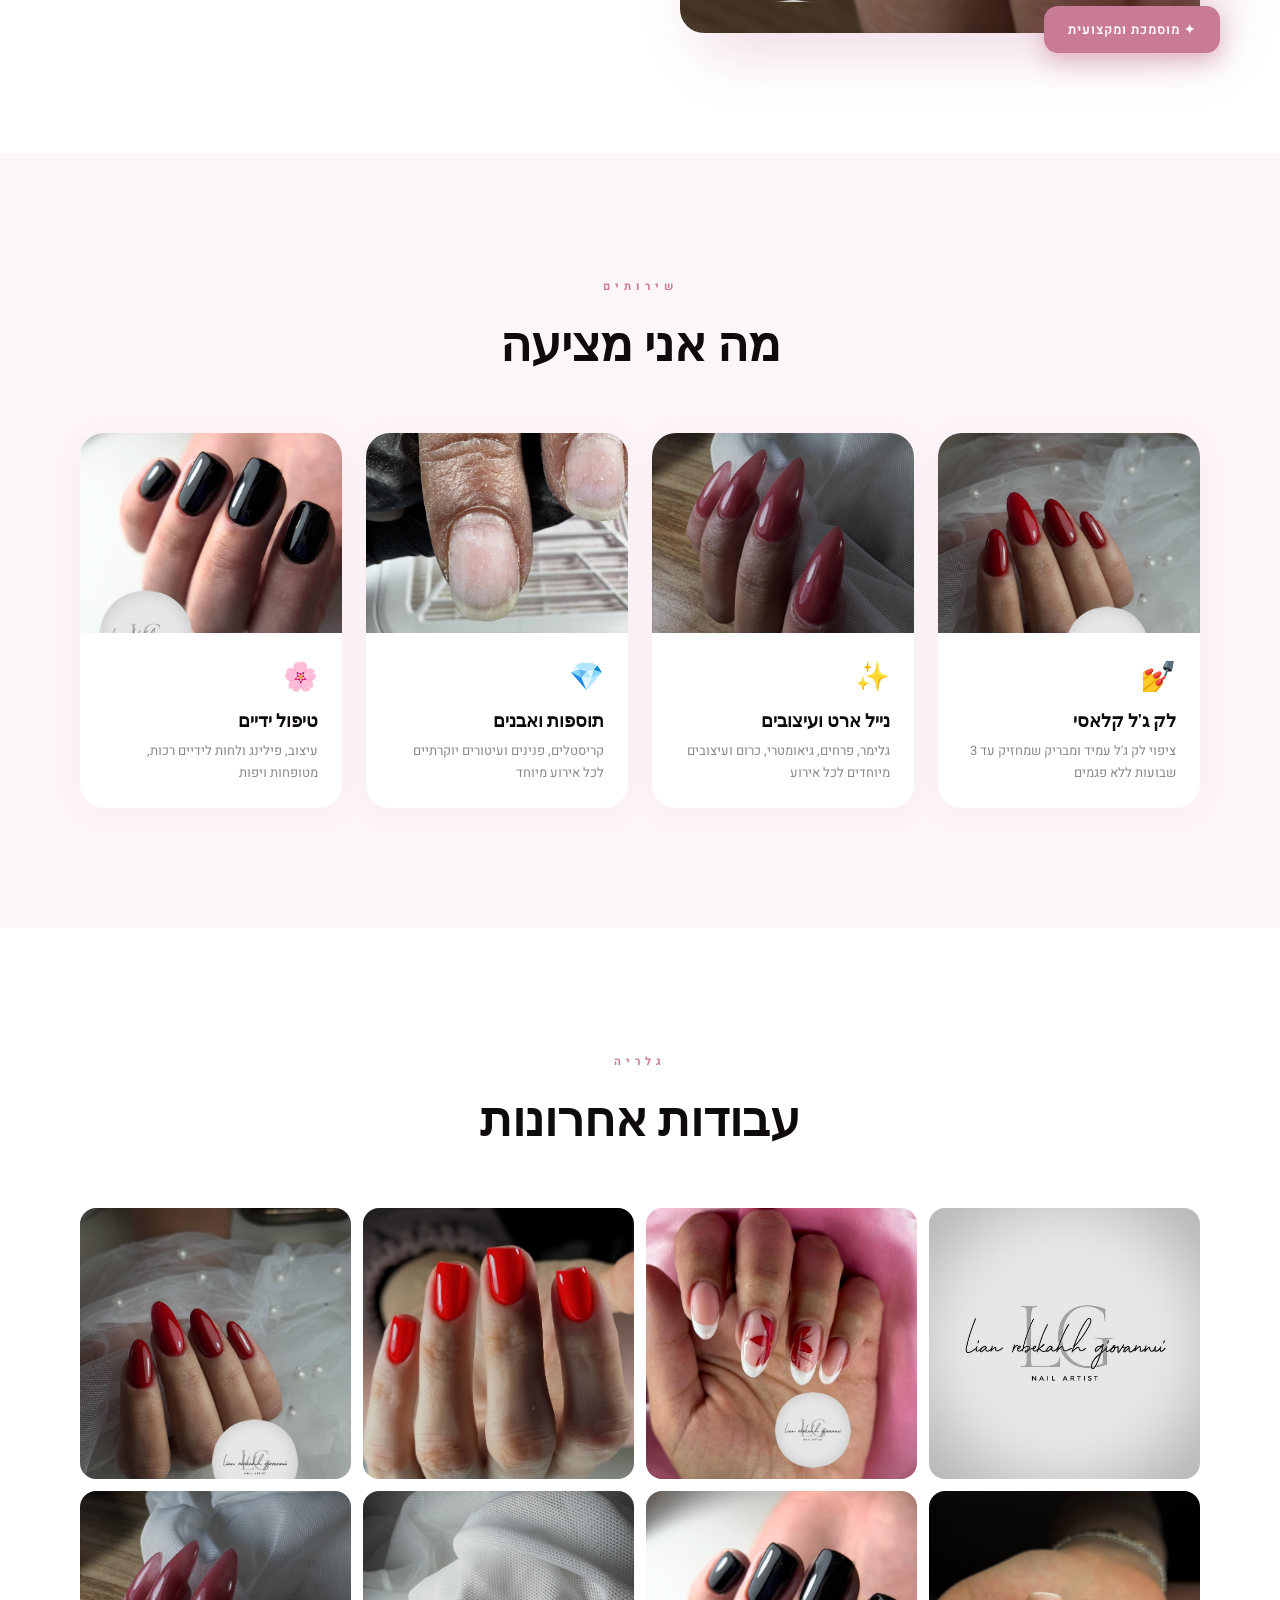
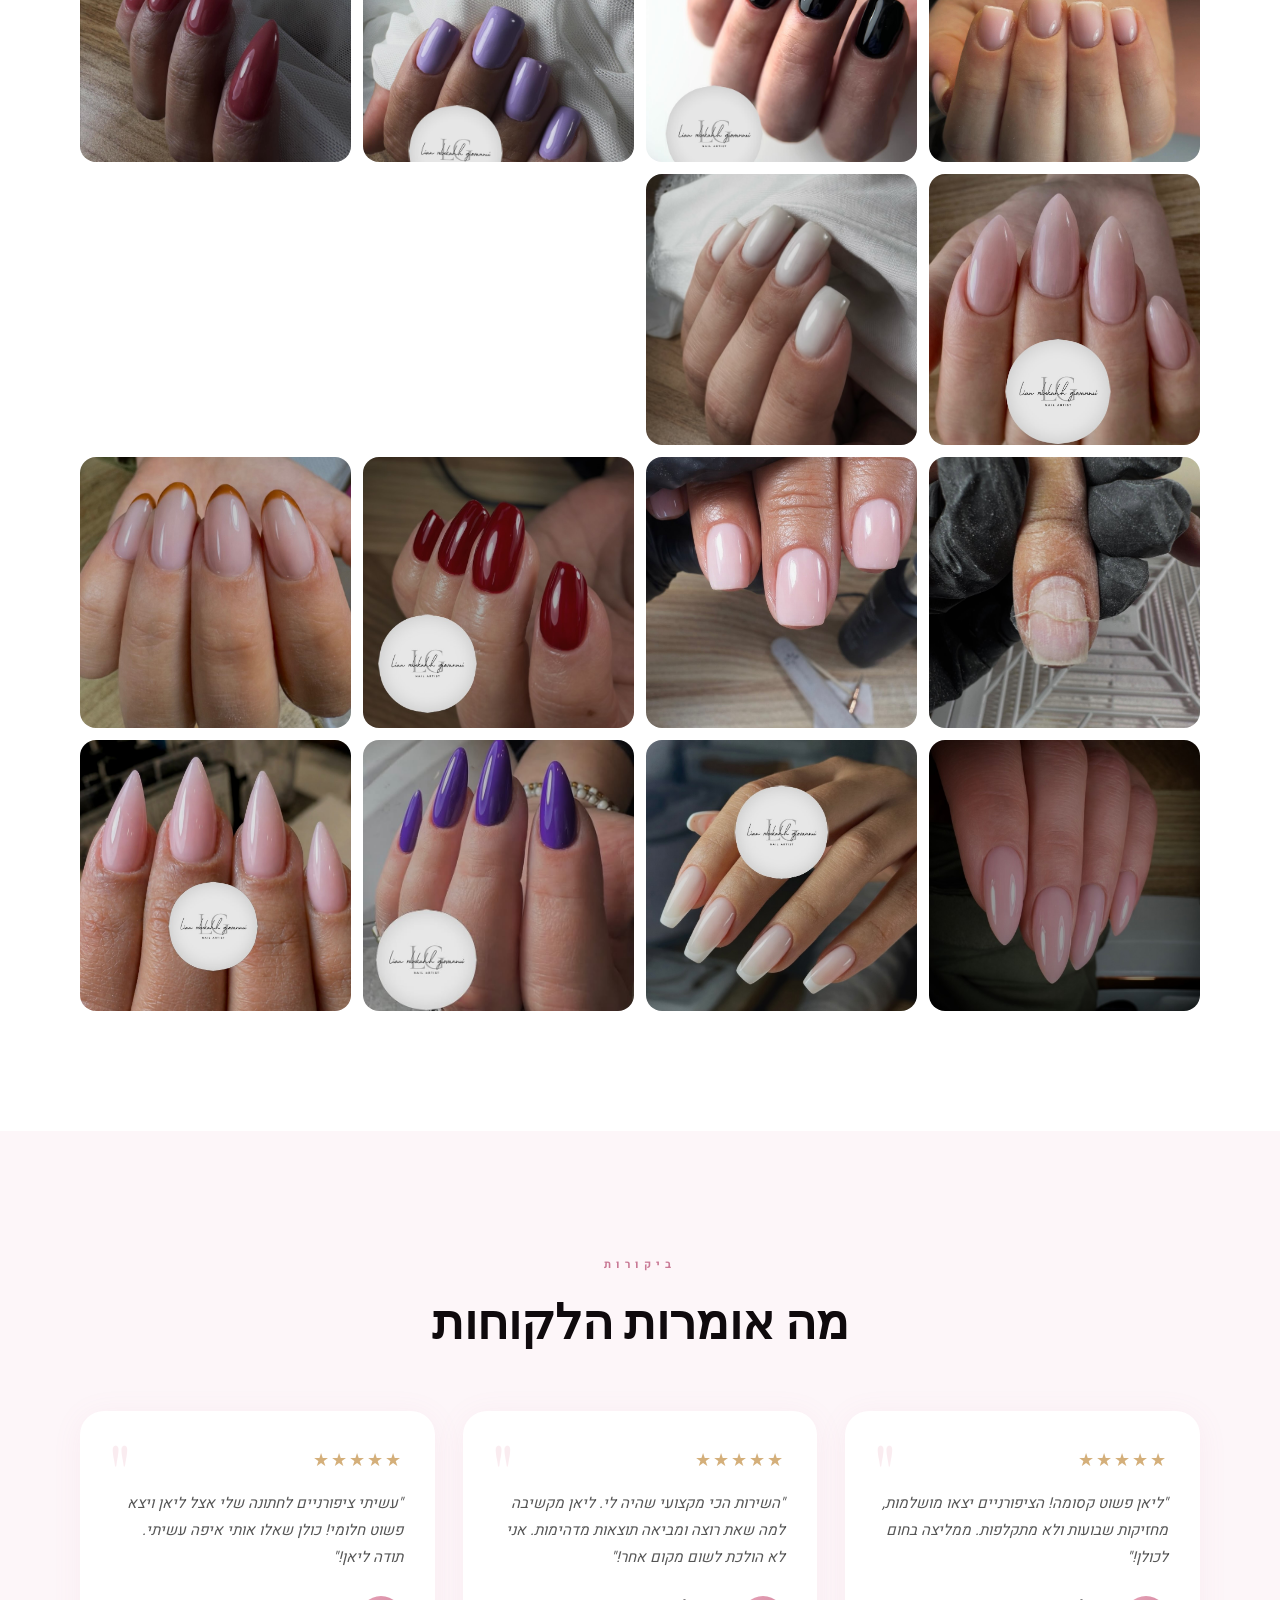
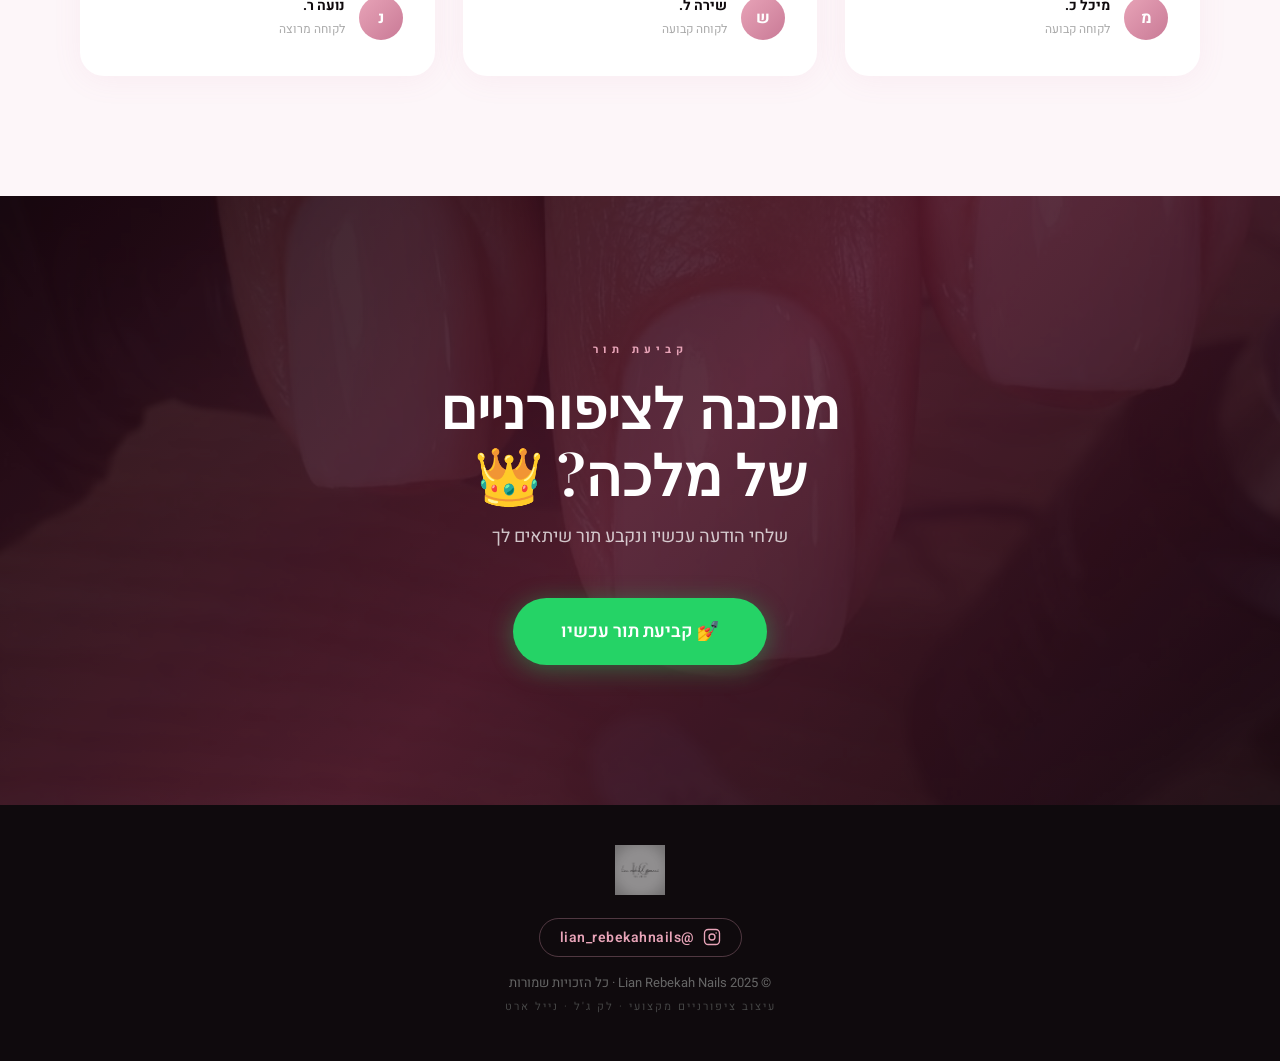
==== commit a0265c7b: "feat: add Instagram button in hero next to gallery button" ====
--- a/index.html
+++ b/index.html
@@ -52,6 +52,10 @@
           קביעת תור עכשיו
         </a>
         <a href="#gallery" class="btn-outline">צפי בעבודות</a>
+        <a href="https://www.instagram.com/lian_rebekahnails/" target="_blank" class="btn-outline btn-ig-hero">
+          <svg viewBox="0 0 24 24" fill="none" stroke="currentColor" stroke-width="2" stroke-linecap="round" stroke-linejoin="round"><rect x="2" y="2" width="20" height="20" rx="5" ry="5"/><circle cx="12" cy="12" r="4"/><circle cx="17.5" cy="6.5" r="1" fill="currentColor" stroke="none"/></svg>
+          Instagram
+        </a>
       </div>
     </div>
     <div class="hero-scroll">
--- a/style.css
+++ b/style.css
@@ -531,6 +531,17 @@
 .footer-logo { height: 50px; object-fit: contain; margin-bottom: 16px; opacity: 0.6; }
 footer p { font-size: 13px; margin-bottom: 6px; }
 .footer-sub { font-size: 11px; letter-spacing: 2px; text-transform: uppercase; color: #444; }
+
+.btn-ig-hero {
+  background: linear-gradient(135deg, #f09433, #e6683c, #dc2743, #cc2366, #bc1888) !important;
+  border-color: transparent !important;
+  color: #fff !important;
+  display: inline-flex;
+  align-items: center;
+  gap: 8px;
+}
+.btn-ig-hero svg { width: 18px; height: 18px; stroke: #fff; }
+.btn-ig-hero:hover { opacity: 0.9; color: #fff !important; }
 
 /* ── FOOTER SOCIAL ── */
 .footer-social { margin-bottom: 16px; }
